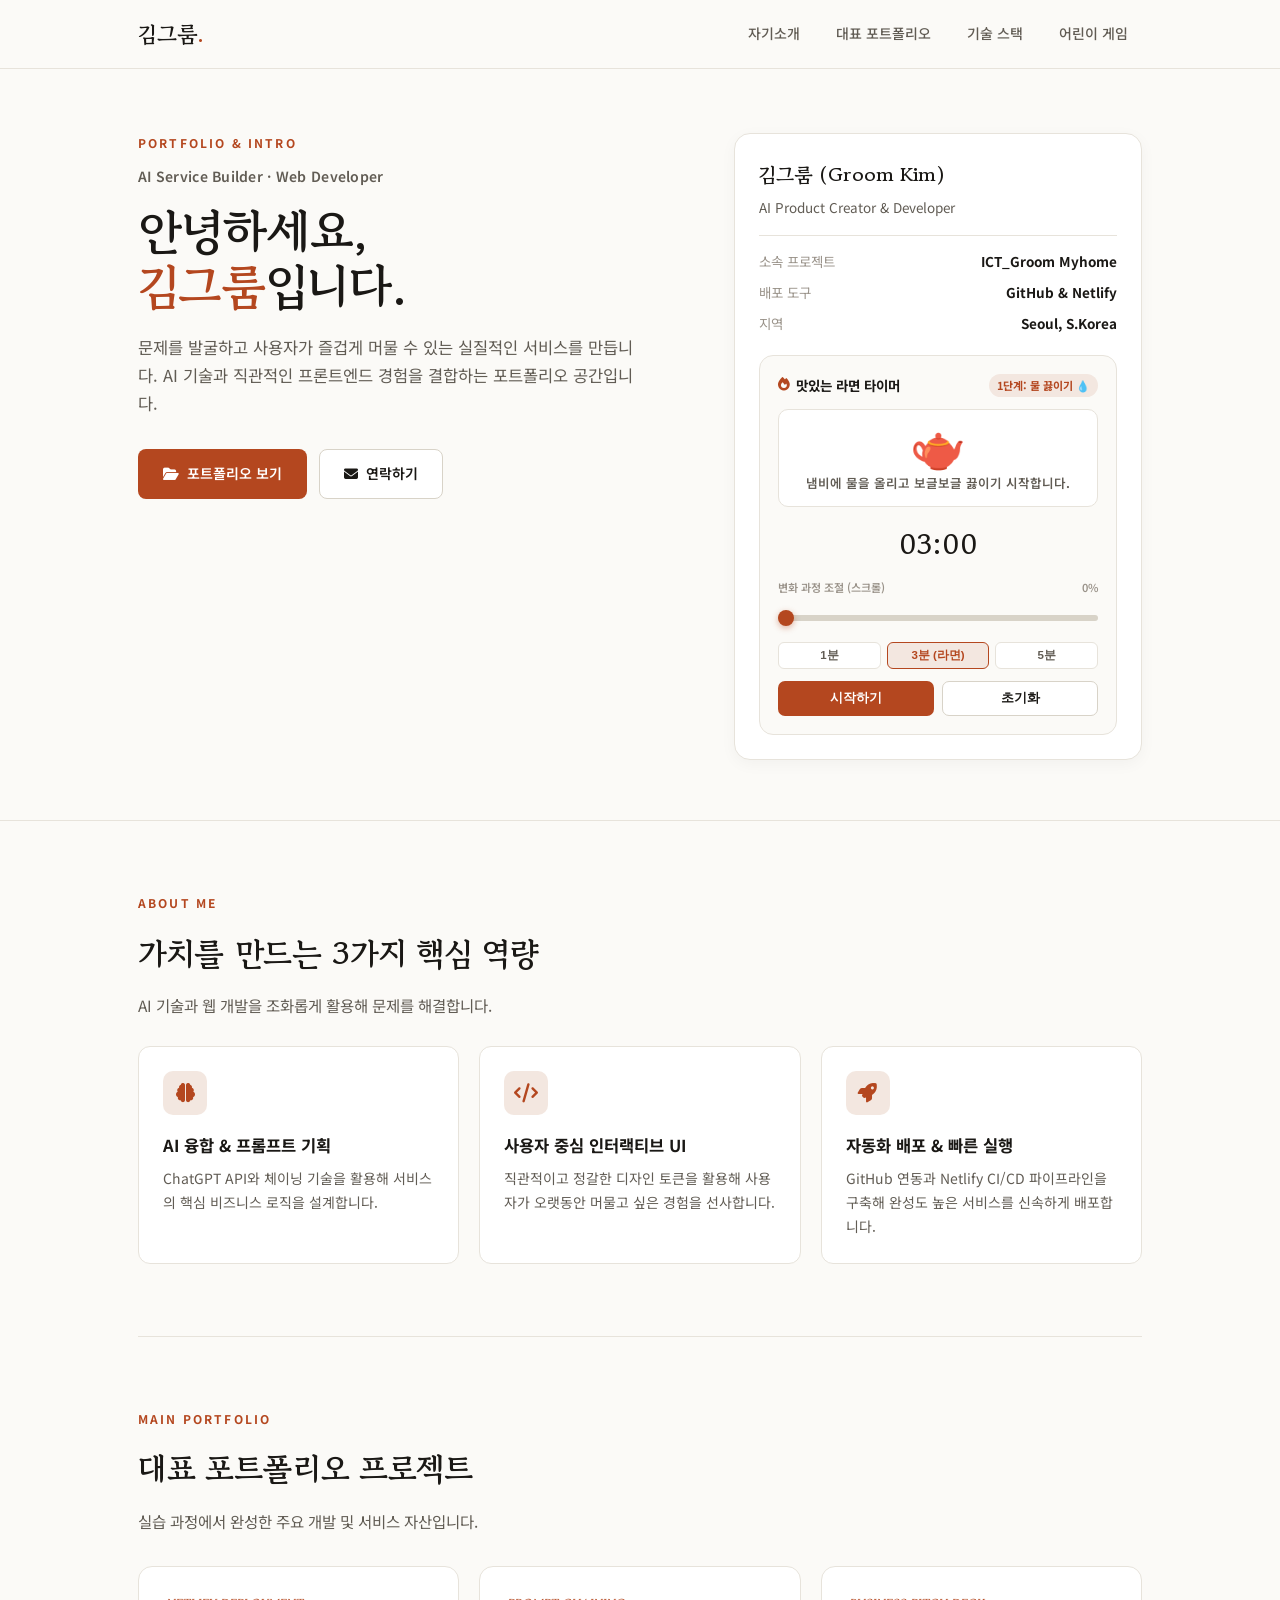
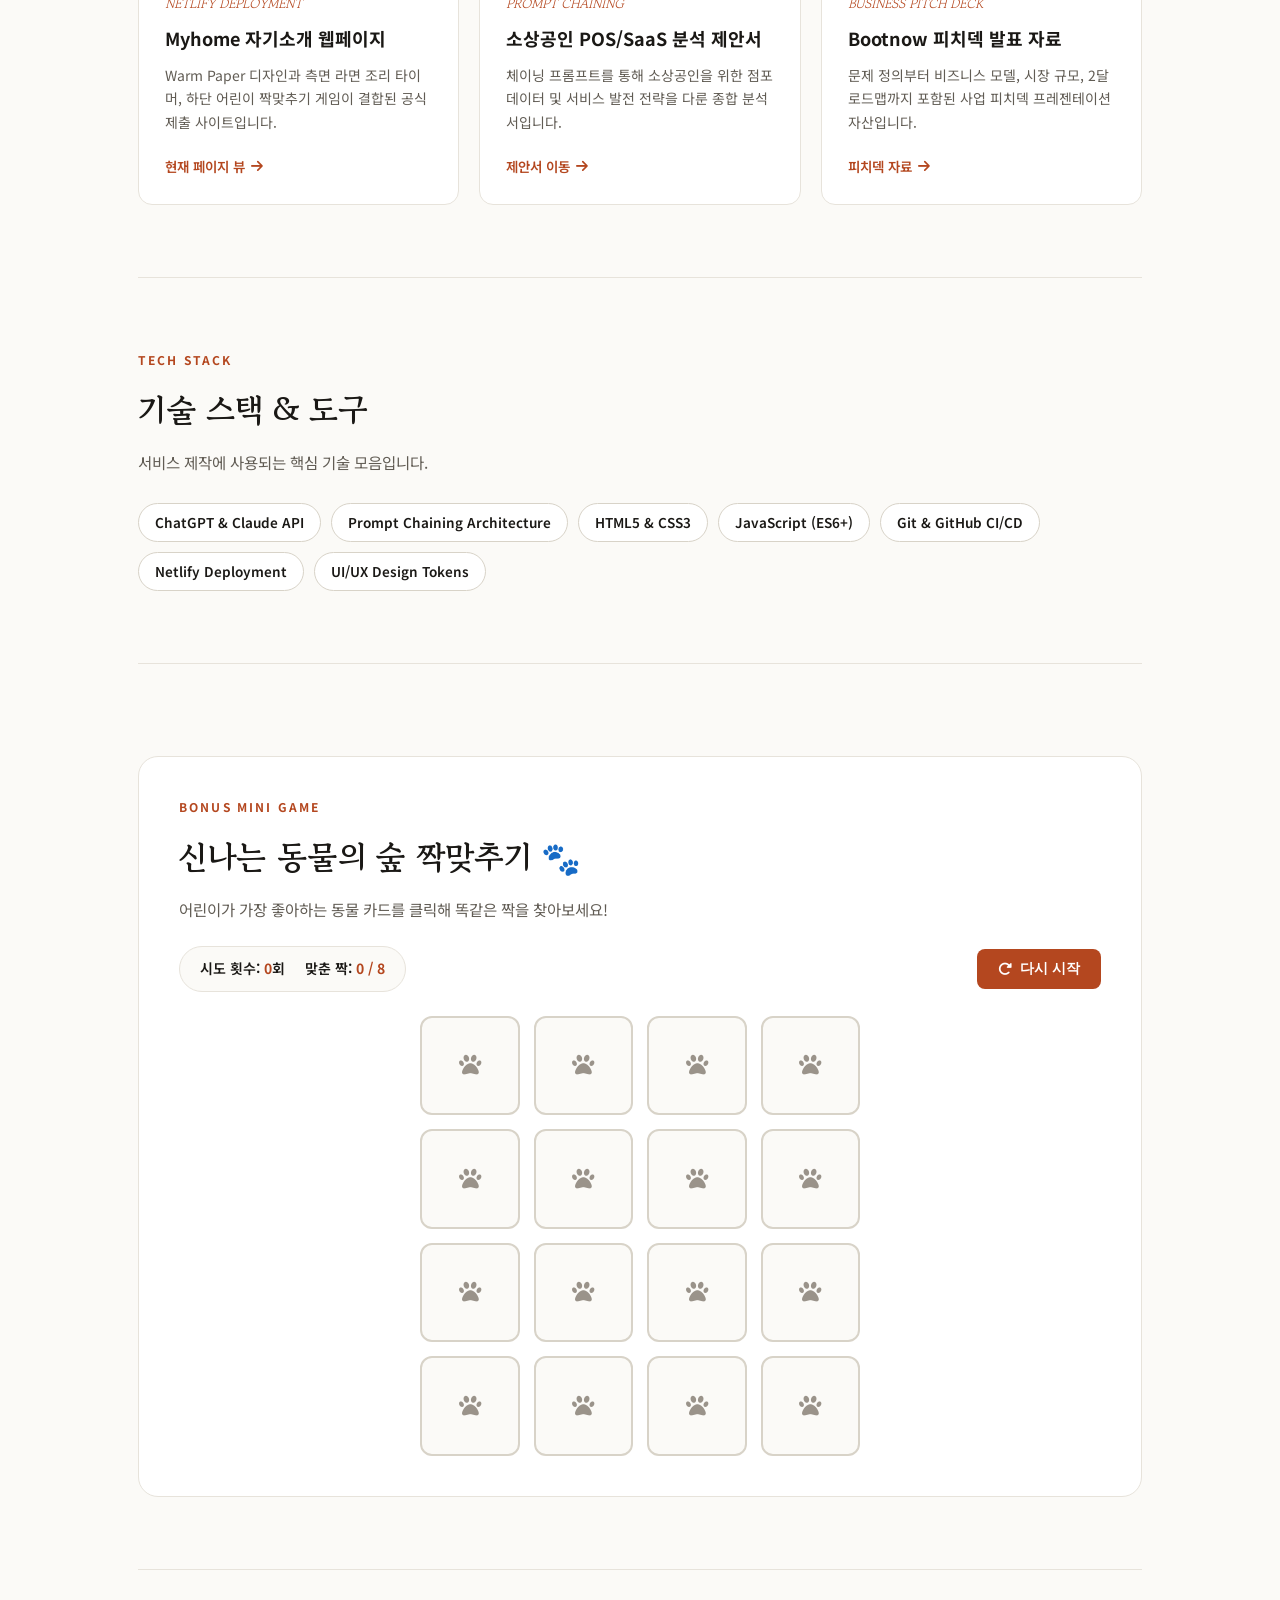
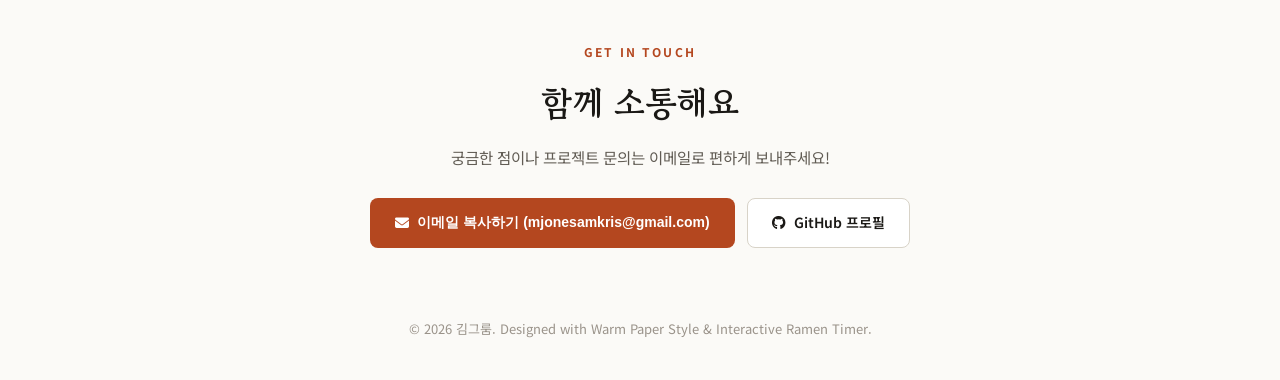
==== Myhome/index.html @ 100c7c8e "Reorganize layout: Intro & Portfolio front and center, Ramen timer with slider in profile sidebar, g" ====
<!DOCTYPE html>
<html lang="ko">
<head>
  <meta charset="UTF-8" />
  <meta name="viewport" content="width=device-width, initial-scale=1.0" />
  <meta name="description" content="김그룸의 자기소개, 대표 포트폴리오, 라면 끓이기 타이머, 어린이 짝맞추기 게임" />
  <title>김그룸 — 프로필 & 포트폴리오</title>

  <!-- Google Fonts: Georgia/Serif vibe & Noto Sans KR -->
  <link rel="preconnect" href="https://fonts.googleapis.com">
  <link rel="preconnect" href="https://fonts.gstatic.com" crossorigin>
  <link href="https://fonts.googleapis.com/css2?family=Gowun+Batang:wght@400;700&family=Noto+Sans+KR:wght@400;500;600;700&family=Pretendard:wght@400;500;600;700&display=swap" rel="stylesheet">
  <link rel="stylesheet" href="https://cdnjs.cloudflare.com/ajax/libs/font-awesome/6.5.1/css/all.min.css">

  <style>
    * {
      margin: 0;
      padding: 0;
      box-sizing: border-box;
    }

    :root {
      --paper: #fbfaf7;
      --panel: #ffffff;
      --ink: #1a1815;
      --sub: #615c54;
      --soft: #9a938a;
      --line: #e7e3db;
      --line2: #d8d3c8;
      --accent: #b4471f; /* Warm Terracotta Accent */
      --accent-soft: #f3e7e0;
      --accent-green: #2e7d32;
      --accent-amber: #d97706;
      --serif: 'Georgia', 'Gowun Batang', serif;
      --sans: 'Pretendard', 'Noto Sans KR', sans-serif;
    }

    html {
      scroll-behavior: smooth;
    }

    body {
      font-family: var(--sans);
      background: var(--paper);
      color: var(--ink);
      -webkit-font-smoothing: antialiased;
      line-height: 1.7;
    }

    a {
      color: inherit;
      text-decoration: none;
    }

    .wrap {
      max-width: 1060px;
      margin: 0 auto;
      padding: 0 28px;
    }

    /* Navigation */
    nav {
      position: sticky;
      top: 0;
      z-index: 50;
      background: rgba(251, 250, 247, 0.92);
      backdrop-filter: blur(10px);
      border-bottom: 1px solid var(--line);
    }

    nav .wrap {
      display: flex;
      align-items: center;
      height: 68px;
    }

    .brand {
      font-family: var(--serif);
      font-size: 22px;
      font-weight: 700;
      letter-spacing: -0.01em;
    }

    .brand .dot {
      color: var(--accent);
    }

    .nlinks {
      margin-left: auto;
      display: flex;
      gap: 8px;
    }

    .nlinks a {
      font-size: 14px;
      font-weight: 500;
      color: var(--sub);
      padding: 8px 14px;
      border-radius: 8px;
      transition: all 0.2s;
    }

    .nlinks a:hover {
      color: var(--ink);
      background: rgba(0,0,0,0.03);
    }

    /* Sections */
    section {
      padding: 72px 0;
      border-bottom: 1px solid var(--line);
    }

    .overline {
      font-size: 12px;
      font-weight: 700;
      letter-spacing: 0.18em;
      color: var(--accent);
      text-transform: uppercase;
      margin-bottom: 12px;
    }

    h2.title {
      font-family: var(--serif);
      font-size: 32px;
      font-weight: 700;
      letter-spacing: -0.01em;
      margin-bottom: 12px;
    }

    .lead {
      color: var(--sub);
      font-size: 15.5px;
      max-width: 640px;
    }

    /* Hero Section with Sidebar */
    .hero {
      padding: 64px 0 60px;
      border-bottom: 1px solid var(--line);
    }

    .hero-grid {
      display: grid;
      grid-template-columns: 1.15fr 0.85fr;
      gap: 44px;
      align-items: start;
    }

    .who {
      font-size: 14px;
      font-weight: 600;
      color: var(--sub);
      margin-bottom: 14px;
      letter-spacing: 0.02em;
    }

    h1 {
      font-family: var(--serif);
      font-size: 48px;
      line-height: 1.14;
      font-weight: 700;
      letter-spacing: -0.02em;
      margin-bottom: 20px;
    }

    h1 em {
      font-style: normal;
      color: var(--accent);
    }

    .tagline {
      font-size: 16.5px;
      color: var(--sub);
      max-width: 500px;
      margin-bottom: 32px;
    }

    .cta {
      display: flex;
      gap: 12px;
      flex-wrap: wrap;
    }

    .btn {
      font-size: 14px;
      font-weight: 600;
      padding: 12px 24px;
      border-radius: 8px;
      transition: all 0.2s;
      border: 1px solid transparent;
      cursor: pointer;
      display: inline-flex;
      align-items: center;
      gap: 8px;
    }

    .btn.p {
      background: var(--accent);
      color: #fff;
    }

    .btn.p:hover {
      background: #9c3d1a;
      box-shadow: 0 4px 12px rgba(180, 71, 31, 0.25);
    }

    .btn.s {
      border-color: var(--line2);
      color: var(--ink);
      background: var(--panel);
    }

    .btn.s:hover {
      background: #fff;
      border-color: var(--ink);
    }

    /* Side Profile Card + Compact Timer */
    .profile-card {
      background: var(--panel);
      border: 1px solid var(--line);
      border-radius: 16px;
      padding: 24px;
      box-shadow: 0 4px 16px rgba(26, 24, 21, 0.04);
    }

    .profile-title {
      font-family: var(--serif);
      font-size: 20px;
      font-weight: 700;
      margin-bottom: 4px;
    }

    .profile-sub {
      color: var(--sub);
      font-size: 13.5px;
      margin-bottom: 16px;
    }

    .info-list {
      list-style: none;
      display: flex;
      flex-direction: column;
      gap: 8px;
      font-size: 13.5px;
      border-top: 1px solid var(--line);
      padding-top: 14px;
      margin-bottom: 20px;
    }

    .info-list li {
      display: flex;
      justify-content: space-between;
    }

    .info-list span {
      color: var(--soft);
    }

    /* COMPACT CREATIVE TIMER (Inside Profile Sidebar) */
    .compact-timer {
      background: var(--paper);
      border: 1px solid var(--line);
      border-radius: 14px;
      padding: 18px;
    }

    .ct-head {
      display: flex;
      justify-content: space-between;
      align-items: center;
      margin-bottom: 12px;
    }

    .ct-title {
      font-size: 13.5px;
      font-weight: 700;
      color: var(--ink);
      display: flex;
      align-items: center;
      gap: 6px;
    }

    .ct-stage-badge {
      font-size: 11px;
      font-weight: 700;
      color: var(--accent);
      background: var(--accent-soft);
      padding: 2px 8px;
      border-radius: 999px;
    }

    .cooking-visual-box {
      text-align: center;
      padding: 12px 8px;
      background: var(--panel);
      border: 1px solid var(--line);
      border-radius: 10px;
      margin-bottom: 14px;
    }

    .cooking-emoji {
      font-size: 2.8rem;
      line-height: 1;
      margin-bottom: 6px;
      transition: transform 0.3s ease;
    }

    .cooking-desc {
      font-size: 12.5px;
      font-weight: 600;
      color: var(--sub);
    }

    .ct-time-display {
      font-family: var(--serif);
      font-size: 28px;
      font-weight: 700;
      color: var(--ink);
      margin-bottom: 10px;
    }

    /* Range Slider for time scrubbing */
    .scrubber-wrap {
      margin-bottom: 14px;
    }

    .scrubber-wrap label {
      display: flex;
      justify-content: space-between;
      font-size: 11px;
      font-weight: 600;
      color: var(--soft);
      margin-bottom: 4px;
    }

    .time-slider {
      width: 100%;
      height: 6px;
      -webkit-appearance: none;
      background: var(--line2);
      border-radius: 99px;
      outline: none;
      cursor: pointer;
    }

    .time-slider::-webkit-slider-thumb {
      -webkit-appearance: none;
      width: 16px;
      height: 16px;
      border-radius: 50%;
      background: var(--accent);
      cursor: pointer;
      box-shadow: 0 2px 6px rgba(180,71,31,0.4);
    }

    .ct-presets {
      display: flex;
      gap: 6px;
      margin-bottom: 12px;
    }

    .ct-presets button {
      flex: 1;
      font-size: 11.5px;
      font-weight: 600;
      color: var(--sub);
      background: var(--panel);
      border: 1px solid var(--line);
      border-radius: 6px;
      padding: 5px 0;
      cursor: pointer;
    }

    .ct-presets button:hover, .ct-presets button.on {
      border-color: var(--accent);
      color: var(--accent);
      background: var(--accent-soft);
    }

    .ct-controls {
      display: flex;
      gap: 8px;
    }

    .ct-controls button {
      flex: 1;
      font-size: 12.5px;
      font-weight: 700;
      padding: 8px 0;
      border-radius: 7px;
      cursor: pointer;
      border: 1px solid transparent;
    }

    #ctStart { background: var(--accent); color: #fff; }
    #ctStart:hover { background: #9c3d1a; }
    #ctReset { background: var(--panel); color: var(--ink); border-color: var(--line2); }

    /* About Section Cards */
    .about-grid {
      display: grid;
      grid-template-columns: repeat(3, 1fr);
      gap: 20px;
      margin-top: 28px;
    }

    .about-card {
      background: var(--panel);
      border: 1px solid var(--line);
      border-radius: 12px;
      padding: 24px;
    }

    .about-card-icon {
      width: 44px;
      height: 44px;
      border-radius: 10px;
      background: var(--accent-soft);
      color: var(--accent);
      display: flex;
      align-items: center;
      justify-content: center;
      font-size: 1.2rem;
      margin-bottom: 16px;
    }

    .about-card h3 {
      font-size: 16.5px;
      font-weight: 700;
      margin-bottom: 8px;
    }

    .about-card p {
      font-size: 14px;
      color: var(--sub);
    }

    /* Projects Grid (MAIN FOCUS) */
    .projects-grid {
      display: grid;
      grid-template-columns: repeat(3, 1fr);
      gap: 20px;
      margin-top: 32px;
    }

    .proj-card {
      background: var(--panel);
      border: 1px solid var(--line);
      border-radius: 14px;
      padding: 26px;
      transition: all 0.2s;
      display: flex;
      flex-direction: column;
    }

    .proj-card:hover {
      border-color: var(--line2);
      transform: translateY(-3px);
      box-shadow: 0 8px 24px rgba(26,24,21,0.06);
    }

    .proj-tag {
      font-family: var(--serif);
      font-size: 13px;
      font-style: italic;
      color: var(--accent);
      margin-bottom: 8px;
    }

    .proj-card h3 {
      font-size: 18px;
      font-weight: 700;
      margin-bottom: 10px;
    }

    .proj-card p {
      font-size: 14px;
      color: var(--sub);
      margin-bottom: 20px;
      flex-grow: 1;
    }

    .proj-link {
      font-size: 13.5px;
      font-weight: 600;
      color: var(--accent);
      display: inline-flex;
      align-items: center;
      gap: 6px;
    }

    .proj-link:hover {
      text-decoration: underline;
    }

    /* Skills List */
    .skills-box {
      margin-top: 28px;
      display: flex;
      flex-wrap: wrap;
      gap: 10px;
    }

    .skill-tag {
      font-size: 13.5px;
      font-weight: 600;
      color: var(--ink);
      background: var(--panel);
      border: 1px solid var(--line2);
      padding: 7px 16px;
      border-radius: 999px;
      transition: all 0.15s;
    }

    .skill-tag:hover {
      border-color: var(--accent);
      color: var(--accent);
      background: var(--accent-soft);
    }

    /* KID-FRIENDLY GAME AT THE BOTTOM */
    .game-section {
      background: var(--panel);
      border: 1px solid var(--line);
      border-radius: 20px;
      padding: 40px;
      margin-top: 20px;
    }

    .game-meta {
      display: flex;
      justify-content: space-between;
      align-items: center;
      margin-bottom: 24px;
      flex-wrap: wrap;
      gap: 16px;
    }

    .game-score-box {
      display: flex;
      gap: 20px;
      background: var(--paper);
      padding: 10px 20px;
      border-radius: 999px;
      border: 1px solid var(--line);
      font-size: 14px;
      font-weight: 600;
    }

    .game-score-box b {
      color: var(--accent);
    }

    .cards-grid {
      display: grid;
      grid-template-columns: repeat(4, 1fr);
      gap: 14px;
      max-width: 440px;
      margin: 0 auto;
    }

    .card-item {
      aspect-ratio: 1;
      perspective: 1000px;
      cursor: pointer;
    }

    .card-inner {
      width: 100%;
      height: 100%;
      position: relative;
      transform-style: preserve-3d;
      transition: transform 0.35s ease;
      border-radius: 12px;
    }

    .card-item.flipped .card-inner {
      transform: rotateY(180deg);
    }

    .card-front, .card-back {
      position: absolute;
      width: 100%;
      height: 100%;
      backface-visibility: hidden;
      border-radius: 12px;
      display: flex;
      align-items: center;
      justify-content: center;
      user-select: none;
    }

    .card-front {
      background: var(--paper);
      border: 2px solid var(--line2);
      color: var(--soft);
      font-size: 1.4rem;
    }

    .card-front:hover {
      border-color: var(--accent);
      color: var(--accent);
    }

    .card-back {
      background: var(--accent-soft);
      border: 2px solid var(--accent);
      font-size: 2.2rem;
      transform: rotateY(180deg);
    }

    .card-item.matched .card-back {
      background: #e8f5e9;
      border-color: var(--accent-green);
    }

    /* Win Modal for Game */
    .win-modal {
      position: fixed;
      inset: 0;
      background: rgba(26, 24, 21, 0.6);
      backdrop-filter: blur(6px);
      display: flex;
      align-items: center;
      justify-content: center;
      z-index: 100;
      opacity: 0;
      pointer-events: none;
      transition: opacity 0.3s ease;
    }

    .win-modal.show {
      opacity: 1;
      pointer-events: auto;
    }

    .win-box {
      background: var(--panel);
      border: 2px solid var(--accent);
      padding: 36px;
      border-radius: 20px;
      text-align: center;
      max-width: 380px;
    }

    .win-box h3 {
      font-family: var(--serif);
      font-size: 26px;
      color: var(--accent);
      margin-bottom: 12px;
    }

    /* Footer */
    footer {
      padding: 40px 0;
      text-align: center;
      color: var(--soft);
      font-size: 13px;
    }

    @media (max-width: 840px) {
      .hero-grid { grid-template-columns: 1fr; }
      .about-grid, .projects-grid { grid-template-columns: 1fr; }
      h1 { font-size: 38px; }
      .nlinks { display: none; }
    }
  </style>
</head>
<body>

  <!-- Navigation -->
  <nav>
    <div class="wrap">
      <div class="brand">김그룸<span class="dot">.</span></div>
      <div class="nlinks">
        <a href="#about">자기소개</a>
        <a href="#projects">대표 포트폴리오</a>
        <a href="#skills">기술 스택</a>
        <a href="#game-section">어린이 게임</a>
      </div>
    </div>
  </nav>

  <!-- HERO SECTION WITH SIDEBAR PROFILE & TIMER -->
  <header class="hero">
    <div class="wrap">
      <div class="hero-grid">

        <!-- LEFT: MAIN HERO INTRO (자기소개 중심) -->
        <div class="hero-left">
          <div class="overline">PORTFOLIO & INTRO</div>
          <p class="who">AI Service Builder · Web Developer</p>
          <h1>안녕하세요,<br><em>김그룸</em>입니다.</h1>
          <p class="tagline">
            문제를 발굴하고 사용자가 즐겁게 머물 수 있는 실질적인 서비스를 만듭니다. 
            AI 기술과 직관적인 프론트엔드 경험을 결합하는 포트폴리오 공간입니다.
          </p>
          <div class="cta">
            <a class="btn p" href="#projects"><i class="fa-solid fa-folder-open"></i> 포트폴리오 보기</a>
            <a class="btn s" href="#contact"><i class="fa-solid fa-envelope"></i> 연락하기</a>
          </div>
        </div>

        <!-- RIGHT: SIDEBAR PROFILE CARD + CREATIVE TIMER -->
        <div class="hero-right">
          <div class="profile-card">
            <div class="profile-title">김그룸 (Groom Kim)</div>
            <div class="profile-sub">AI Product Creator & Developer</div>

            <ul class="info-list">
              <li><span>소속 프로젝트</span> <b>ICT_Groom Myhome</b></li>
              <li><span>배포 도구</span> <b>GitHub & Netlify</b></li>
              <li><span>지역</span> <b>Seoul, S.Korea</b></li>
            </ul>

            <!-- COMPACT CREATIVE TIMER: RAMEN COOKING MASTER 🍜 -->
            <div class="compact-timer">
              <div class="ct-head">
                <div class="ct-title">
                  <i class="fa-solid fa-fire" style="color: var(--accent);"></i> 맛있는 라면 타이머
                </div>
                <span class="ct-stage-badge" id="ramen-stage-name">1단계: 물 끓이기 💧</span>
              </div>

              <!-- Visual Stage Box -->
              <div class="cooking-visual-box">
                <div class="cooking-emoji" id="ramen-emoji">🫖</div>
                <div class="cooking-desc" id="ramen-desc">냄비에 물을 올리고 끓이기 시작합니다!</div>
              </div>

              <!-- Digital Countdown Display -->
              <div class="ct-time-display" id="ctDisplay" style="text-align: center;">03:00</div>

              <!-- Range Slider Scrubber (스크롤로 변화 미리보기) -->
              <div class="scrubber-wrap">
                <label>
                  <span>변화 과정 조절 (스크롤)</span>
                  <span id="slider-pct">0%</span>
                </label>
                <input type="range" class="time-slider" id="timeScrubber" min="0" max="100" value="0" oninput="onScrubberChange(this.value)">
              </div>

              <!-- Presets -->
              <div class="ct-presets">
                <button data-sec="60" onclick="setTimerSec(60, this)">1분</button>
                <button data-sec="180" class="on" onclick="setTimerSec(180, this)">3분 (라면)</button>
                <button data-sec="300" onclick="setTimerSec(300, this)">5분</button>
              </div>

              <!-- Controls -->
              <div class="ct-controls">
                <button id="ctStart" onclick="toggleTimer()">시작하기</button>
                <button id="ctReset" onclick="resetTimer()">초기화</button>
              </div>
            </div>
          </div>
        </div>

      </div>
    </div>
  </header>

  <!-- MAIN CONTENT AREA -->
  <main class="wrap">

    <!-- SECTION 1: ABOUT ME (자기소개 메인) -->
    <section id="about">
      <div class="overline">ABOUT ME</div>
      <h2 class="title">가치를 만드는 3가지 핵심 역량</h2>
      <p class="lead">AI 기술과 웹 개발을 조화롭게 활용해 문제를 해결합니다.</p>

      <div class="about-grid">
        <div class="about-card">
          <div class="about-card-icon"><i class="fa-solid fa-brain"></i></div>
          <h3>AI 융합 & 프롬프트 기획</h3>
          <p>ChatGPT API와 체이닝 기술을 활용해 서비스의 핵심 비즈니스 로직을 설계합니다.</p>
        </div>

        <div class="about-card">
          <div class="about-card-icon"><i class="fa-solid fa-code"></i></div>
          <h3>사용자 중심 인터랙티브 UI</h3>
          <p>직관적이고 정갈한 디자인 토큰을 활용해 사용자가 오랫동안 머물고 싶은 경험을 선사합니다.</p>
        </div>

        <div class="about-card">
          <div class="about-card-icon"><i class="fa-solid fa-rocket"></i></div>
          <h3>자동화 배포 & 빠른 실행</h3>
          <p>GitHub 연동과 Netlify CI/CD 파이프라인을 구축해 완성도 높은 서비스를 신속하게 배포합니다.</p>
        </div>
      </div>
    </section>

    <!-- SECTION 2: PORTFOLIO (메인 포커스 영역) -->
    <section id="projects">
      <div class="overline">MAIN PORTFOLIO</div>
      <h2 class="title">대표 포트폴리오 프로젝트</h2>
      <p class="lead">실습 과정에서 완성한 주요 개발 및 서비스 자산입니다.</p>

      <div class="projects-grid">
        <div class="proj-card">
          <div class="proj-tag">NETLIFY DEPLOYMENT</div>
          <h3>Myhome 자기소개 웹페이지</h3>
          <p>
            Warm Paper 디자인과 측면 라면 조리 타이머, 하단 어린이 짝맞추기 게임이 결합된 공식 제출 사이트입니다.
          </p>
          <a href="#" class="proj-link">현재 페이지 뷰 <i class="fa-solid fa-arrow-right"></i></a>
        </div>

        <div class="proj-card">
          <div class="proj-tag">PROMPT CHAINING</div>
          <h3>소상공인 POS/SaaS 분석 제안서</h3>
          <p>
            체이닝 프롬프트를 통해 소상공인을 위한 점포 데이터 및 서비스 발전 전략을 다룬 종합 분석서입니다.
          </p>
          <a href="../07-28/index.html" class="proj-link">제안서 이동 <i class="fa-solid fa-arrow-right"></i></a>
        </div>

        <div class="proj-card">
          <div class="proj-tag">BUSINESS PITCH DECK</div>
          <h3>Bootnow 피치덱 발표 자료</h3>
          <p>
            문제 정의부터 비즈니스 모델, 시장 규모, 2달 로드맵까지 포함된 사업 피치덱 프레젠테이션 자산입니다.
          </p>
          <a href="../pitch_deck/" class="proj-link">피치덱 자료 <i class="fa-solid fa-arrow-right"></i></a>
        </div>
      </div>
    </section>

    <!-- SECTION 3: SKILLS & TOOLS -->
    <section id="skills">
      <div class="overline">TECH STACK</div>
      <h2 class="title">기술 스택 & 도구</h2>
      <p class="lead">서비스 제작에 사용되는 핵심 기술 모음입니다.</p>

      <div class="skills-box">
        <span class="skill-tag">ChatGPT & Claude API</span>
        <span class="skill-tag">Prompt Chaining Architecture</span>
        <span class="skill-tag">HTML5 & CSS3</span>
        <span class="skill-tag">JavaScript (ES6+)</span>
        <span class="skill-tag">Git & GitHub CI/CD</span>
        <span class="skill-tag">Netlify Deployment</span>
        <span class="skill-tag">UI/UX Design Tokens</span>
      </div>
    </section>

    <!-- SECTION 4: KID-FRIENDLY MINI GAME (하단 보너스 영역) -->
    <section id="game-section">
      <div class="game-section">
        <div class="overline">BONUS MINI GAME</div>
        <h2 class="title">신나는 동물의 숲 짝맞추기 🐾</h2>
        <p class="lead" style="margin-bottom: 24px;">
          어린이가 가장 좋아하는 동물 카드를 클릭해 똑같은 짝을 찾아보세요!
        </p>

        <div class="game-meta">
          <div class="game-score-box">
            <div>시도 횟수: <b id="game-moves">0</b>회</div>
            <div>맞춘 짝: <b id="game-pairs">0 / 8</b></div>
          </div>
          <button class="btn p" style="padding: 10px 20px;" onclick="initGame()">
            <i class="fa-solid fa-rotate-right"></i> 다시 시작
          </button>
        </div>

        <!-- 4x4 Grid -->
        <div class="cards-grid" id="cards-grid">
          <!-- Dynamically generated via JS -->
        </div>
      </div>
    </section>

    <!-- SECTION 5: CONTACT -->
    <section id="contact" style="text-align: center; border-bottom: none; padding-bottom: 30px;">
      <div class="overline">GET IN TOUCH</div>
      <h2 class="title" style="font-size: 34px;">함께 소통해요</h2>
      <p class="lead" style="margin: 0 auto 28px;">궁금한 점이나 프로젝트 문의는 이메일로 편하게 보내주세요!</p>

      <div class="cta" style="justify-content: center;">
        <button class="btn p" onclick="copyEmail()">
          <i class="fa-solid fa-envelope"></i> 이메일 복사하기 (mjonesamkris@gmail.com)
        </button>
        <a class="btn s" href="https://github.com/mjone2025" target="_blank">
          <i class="fa-brands fa-github"></i> GitHub 프로필
        </a>
      </div>
    </section>
  </main>

  <!-- Win Modal for Game -->
  <div class="win-modal" id="win-modal">
    <div class="win-box">
      <h3>🎉 축하합니다!</h3>
      <p style="color: var(--sub); margin-bottom: 20px; font-size: 15px;">
        <strong id="final-moves" style="color: var(--accent);">0</strong>번 만에 동물 짝을 모두 찾았습니다!
      </p>
      <button class="btn p" style="width: 100%; justify-content: center;" onclick="initGame()">
        한 번 더 하기 🎮
      </button>
    </div>
  </div>

  <!-- Footer -->
  <footer>
    <div class="wrap">
      © 2026 김그룸. Designed with Warm Paper Style & Interactive Ramen Timer.
    </div>
  </footer>

  <!-- JavaScript -->
  <script>
    /* =======================================
       1. CREATIVE RAMEN COOKING TIMER & SCRUBBER
       ======================================= */
    let timerTotalSec = 180; // Default 3 mins (Ramen)
    let timerRemainingSec = 180;
    let timerInterval = null;
    let isRunning = false;

    const ctDisplay = document.getElementById('ctDisplay');
    const ctStartBtn = document.getElementById('ctStart');
    const ramenEmoji = document.getElementById('ramen-emoji');
    const ramenDesc = document.getElementById('ramen-desc');
    const stageName = document.getElementById('ramen-stage-name');
    const scrubber = document.getElementById('timeScrubber');
    const sliderPct = document.getElementById('slider-pct');

    // 4 Creative Stages for Cooking Ramen 🍜
    const ramenStages = [
      { maxPct: 25, emoji: '🫖', name: '1단계: 물 끓이기 💧', desc: '냄비에 물을 올리고 보글보글 끓이기 시작합니다.' },
      { maxPct: 60, emoji: '🍜', name: '2단계: 면 & 스프 투입 ♨️', desc: '물이 끓으면 면과 스프를 퐁당 넣고 끓입니다!' },
      { maxPct: 90, emoji: '🥚', name: '3단계: 계란 & 대파 토핑 🧅', desc: '고소한 계란과 대파를 올려 보글보글 깊은 맛을 냅니다!' },
      { maxPct: 100, emoji: '🍲', name: '4단계: 맛있는 라면 완성! 😋', desc: '완벽하게 조리된 얼큰한 라면이 준비되었습니다!' }
    ];

    function applyStageByProgress(pct) {
      pct = Math.min(Math.max(pct, 0), 100);
      sliderPct.textContent = `${Math.round(pct)}%`;
      scrubber.value = Math.round(pct);

      let stage = ramenStages[ramenStages.length - 1];
      for (let s of ramenStages) {
        if (pct <= s.maxPct) {
          stage = s;
          break;
        }
      }

      ramenEmoji.textContent = stage.emoji;
      ramenDesc.textContent = stage.desc;
      stageName.textContent = stage.name;

      // Subtle scale pulse on emoji change
      ramenEmoji.style.transform = 'scale(1.15)';
      setTimeout(() => { ramenEmoji.style.transform = 'scale(1)'; }, 250);
    }

    function updateTimerUI() {
      const mins = Math.floor(timerRemainingSec / 60);
      const secs = timerRemainingSec % 60;
      ctDisplay.textContent = `${String(mins).padStart(2, '0')}:${String(secs).padStart(2, '0')}`;

      // Progress percentage (0% to 100%)
      const progressPct = ((timerTotalSec - timerRemainingSec) / timerTotalSec) * 100;
      applyStageByProgress(progressPct);
    }

    // Called when dragging range slider (Manual Scrubber)
    function onScrubberChange(val) {
      if (isRunning) pauseTimer();
      const pct = parseFloat(val);
      timerRemainingSec = Math.round(timerTotalSec * (1 - (pct / 100)));
      
      const mins = Math.floor(timerRemainingSec / 60);
      const secs = timerRemainingSec % 60;
      ctDisplay.textContent = `${String(mins).padStart(2, '0')}:${String(secs).padStart(2, '0')}`;
      applyStageByProgress(pct);
    }

    function setTimerSec(sec, btnEl) {
      resetTimer();
      timerTotalSec = sec;
      timerRemainingSec = sec;

      document.querySelectorAll('.ct-presets button').forEach(b => b.classList.remove('on'));
      if (btnEl) btnEl.classList.add('on');

      updateTimerUI();
    }

    function toggleTimer() {
      if (isRunning) {
        pauseTimer();
      } else {
        startTimer();
      }
    }

    function startTimer() {
      if (timerRemainingSec <= 0) timerRemainingSec = timerTotalSec;
      isRunning = true;
      ctStartBtn.textContent = '일시정지';
      ctStartBtn.style.background = '#9c3d1a';

      timerInterval = setInterval(() => {
        timerRemainingSec--;
        updateTimerUI();

        if (timerRemainingSec <= 0) {
          pauseTimer();
          ramenEmoji.textContent = '🍲';
          ramenDesc.textContent = '🎉 라면이 완벽하게 다 끓여졌습니다! 맛있는 식사 되세요!';
          alert('🔔 라면이 맛있게 끓여졌습니다!');
        }
      }, 1000);
    }

    function pauseTimer() {
      isRunning = false;
      clearInterval(timerInterval);
      ctStartBtn.textContent = '시작하기';
      ctStartBtn.style.background = 'var(--accent)';
    }

    function resetTimer() {
      pauseTimer();
      timerRemainingSec = timerTotalSec;
      updateTimerUI();
    }

    /* =======================================
       2. KID-FRIENDLY MEMORY GAME LOGIC
       ======================================= */
    const animalEmojis = ['🦁', '🐶', '🐱', '🐰', '🦊', '🐼', '🐯', '🐨'];
    let cards = [];
    let flipped = [];
    let matchedCount = 0;
    let moves = 0;
    let isLock = false;

    const cardsGrid = document.getElementById('cards-grid');
    const movesEl = document.getElementById('game-moves');
    const pairsEl = document.getElementById('game-pairs');
    const winModal = document.getElementById('win-modal');
    const finalMoves = document.getElementById('final-moves');

    function initGame() {
      matchedCount = 0;
      moves = 0;
      flipped = [];
      isLock = false;
      movesEl.textContent = '0';
      pairsEl.textContent = '0 / 8';
      winModal.classList.remove('show');

      cards = [...animalEmojis, ...animalEmojis];
      cards.sort(() => Math.random() - 0.5);

      cardsGrid.innerHTML = '';
      cards.forEach((emoji) => {
        const cardItem = document.createElement('div');
        cardItem.className = 'card-item';
        cardItem.dataset.emoji = emoji;

        cardItem.innerHTML = `
          <div class="card-inner">
            <div class="card-front"><i class="fa-solid fa-paw"></i></div>
            <div class="card-back">${emoji}</div>
          </div>
        `;

        cardItem.addEventListener('click', () => onCardClick(cardItem));
        cardsGrid.appendChild(cardItem);
      });
    }

    function onCardClick(card) {
      if (isLock || card.classList.contains('flipped') || card.classList.contains('matched')) return;

      card.classList.add('flipped');
      flipped.push(card);

      if (flipped.length === 2) {
        moves++;
        movesEl.textContent = moves;
        checkMatch();
      }
    }

    function checkMatch() {
      isLock = true;
      const [c1, c2] = flipped;

      if (c1.dataset.emoji === c2.dataset.emoji) {
        c1.classList.add('matched');
        c2.classList.add('matched');
        matchedCount++;
        pairsEl.textContent = `${matchedCount} / 8`;
        flipped = [];
        isLock = false;

        if (matchedCount === 8) {
          setTimeout(() => {
            finalMoves.textContent = moves;
            winModal.classList.add('show');
          }, 400);
        }
      } else {
        setTimeout(() => {
          c1.classList.remove('flipped');
          c2.classList.remove('flipped');
          flipped = [];
          isLock = false;
        }, 800);
      }
    }

    function copyEmail() {
      navigator.clipboard.writeText("mjonesamkris@gmail.com").then(() => {
        alert("이메일 주소(mjonesamkris@gmail.com)가 복사되었습니다!");
      });
    }

    // Init Page State
    updateTimerUI();
    initGame();
  </script>
</body>
</html>
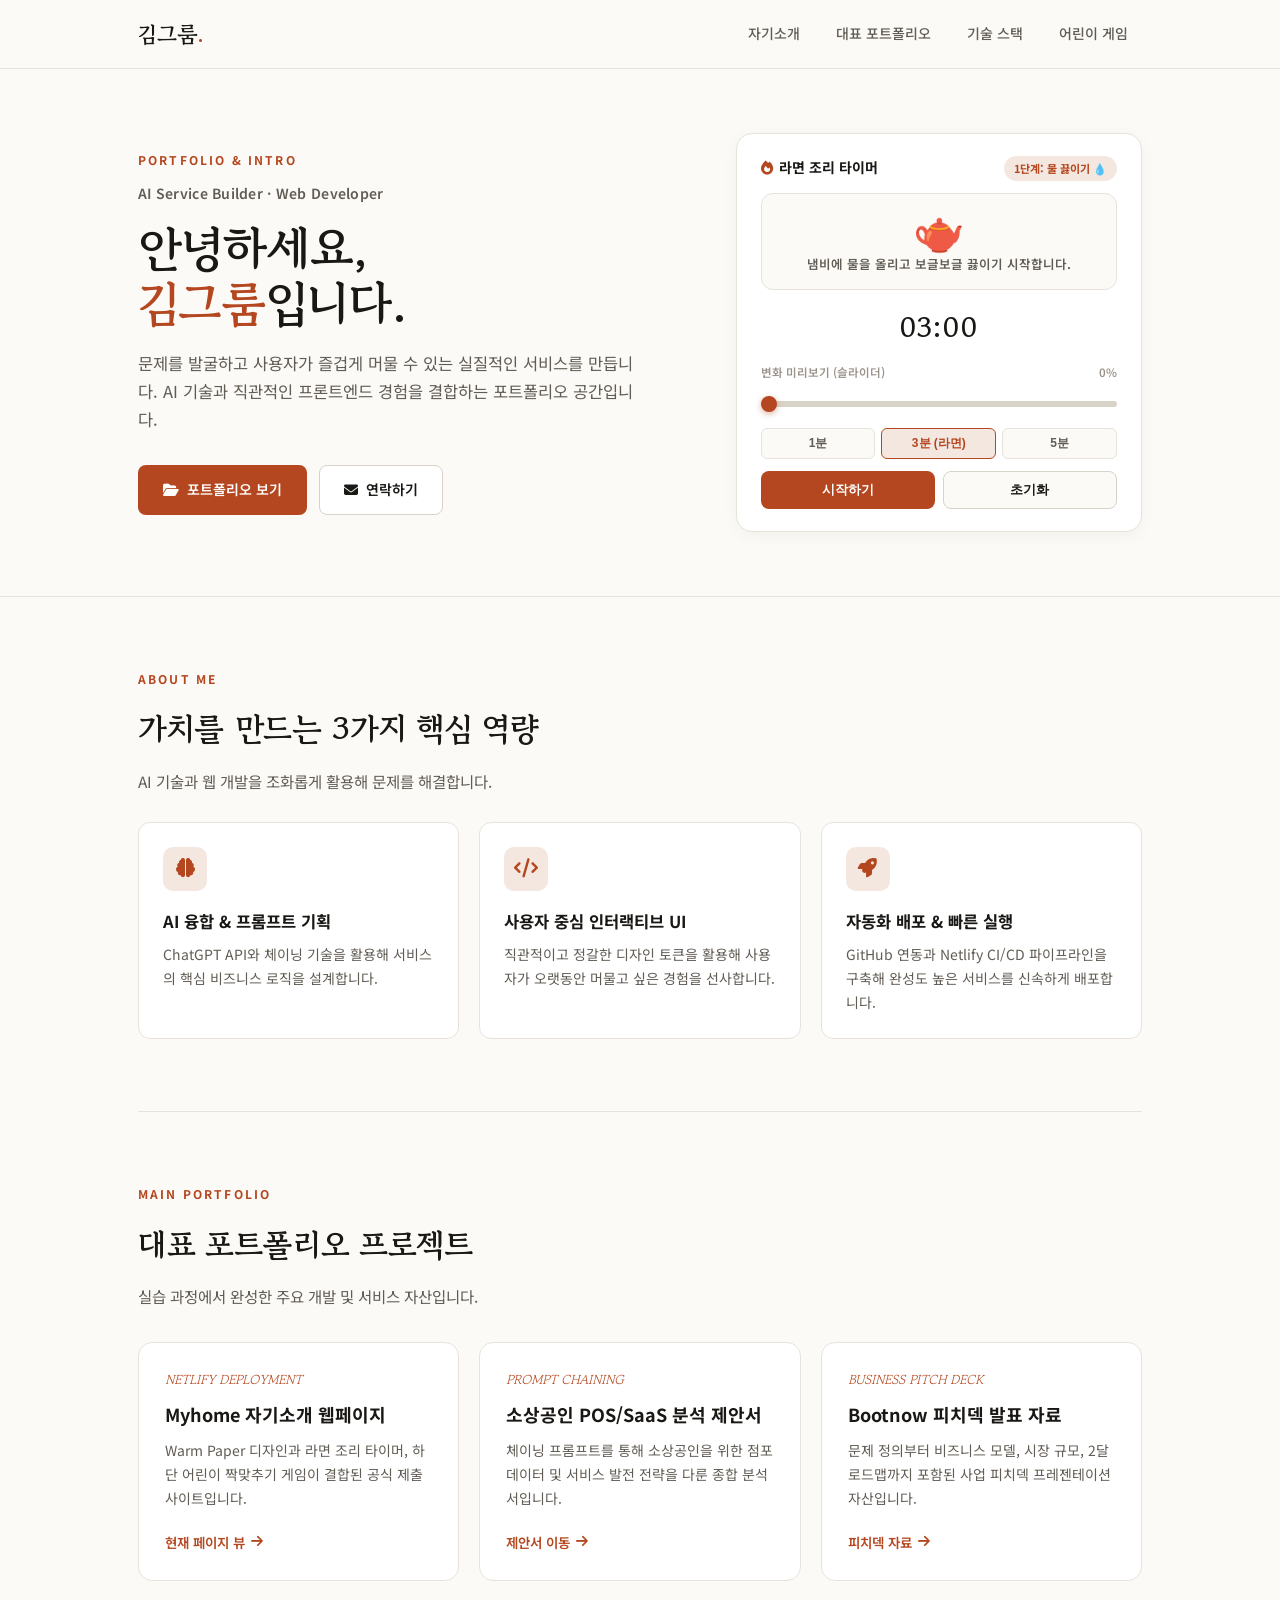
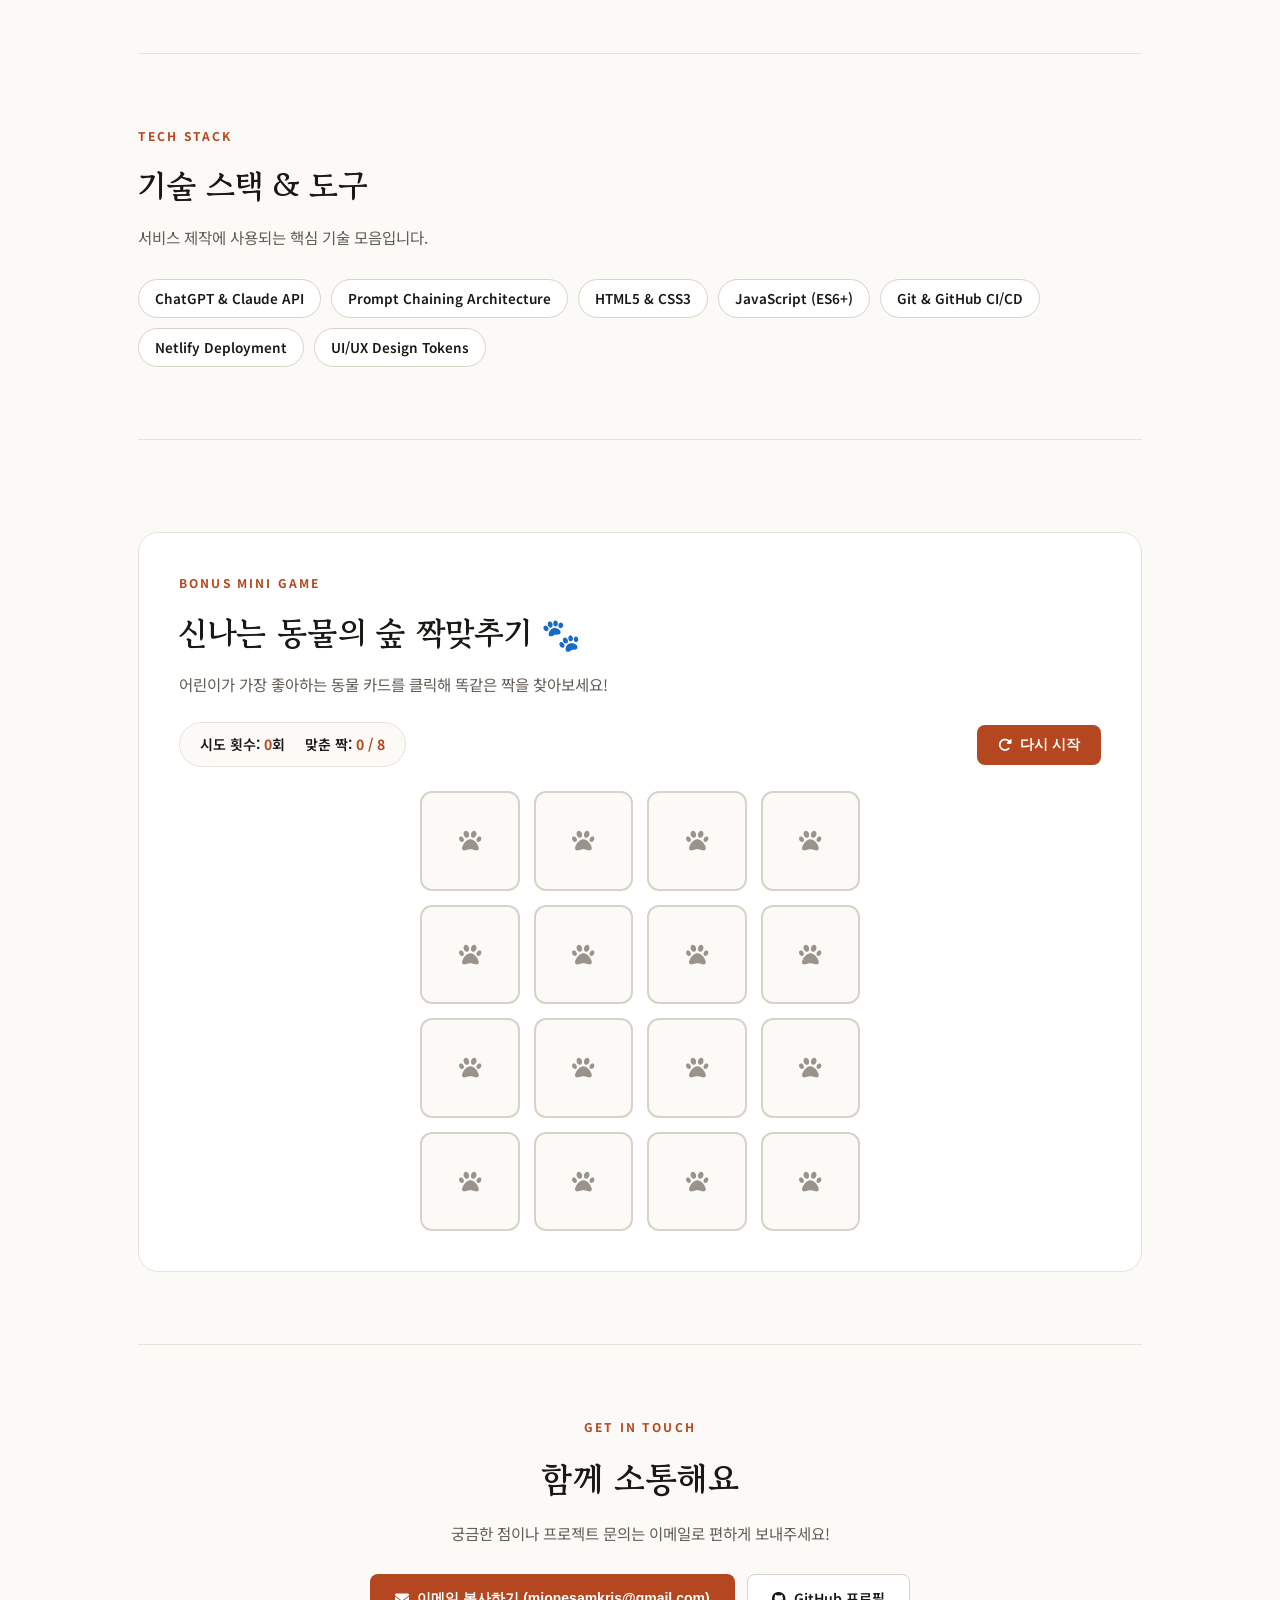
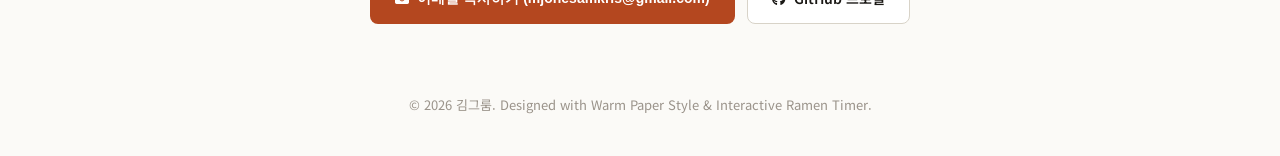
==== commit e1bb18d4: "Remove redundant profile info list to achieve perfect vertical balance in hero section" ====
--- a/Myhome/index.html
+++ b/Myhome/index.html
@@ -30,7 +30,6 @@
       --accent: #b4471f; /* Warm Terracotta Accent */
       --accent-soft: #f3e7e0;
       --accent-green: #2e7d32;
-      --accent-amber: #d97706;
       --serif: 'Georgia', 'Gowun Batang', serif;
       --sans: 'Pretendard', 'Noto Sans KR', sans-serif;
     }
@@ -136,15 +135,15 @@
 
     /* Hero Section with Sidebar */
     .hero {
-      padding: 64px 0 60px;
+      padding: 64px 0;
       border-bottom: 1px solid var(--line);
     }
 
     .hero-grid {
       display: grid;
       grid-template-columns: 1.15fr 0.85fr;
-      gap: 44px;
-      align-items: start;
+      gap: 48px;
+      align-items: center; /* Center align for perfect vertical balance */
     }
 
     .who {
@@ -216,54 +215,13 @@
       border-color: var(--ink);
     }
 
-    /* Side Profile Card + Compact Timer */
-    .profile-card {
+    /* COMPACT BALANCED RAMEN TIMER WIDGET (Hero Right) */
+    .timer-widget-card {
       background: var(--panel);
       border: 1px solid var(--line);
       border-radius: 16px;
-      padding: 24px;
+      padding: 22px 24px;
       box-shadow: 0 4px 16px rgba(26, 24, 21, 0.04);
-    }
-
-    .profile-title {
-      font-family: var(--serif);
-      font-size: 20px;
-      font-weight: 700;
-      margin-bottom: 4px;
-    }
-
-    .profile-sub {
-      color: var(--sub);
-      font-size: 13.5px;
-      margin-bottom: 16px;
-    }
-
-    .info-list {
-      list-style: none;
-      display: flex;
-      flex-direction: column;
-      gap: 8px;
-      font-size: 13.5px;
-      border-top: 1px solid var(--line);
-      padding-top: 14px;
-      margin-bottom: 20px;
-    }
-
-    .info-list li {
-      display: flex;
-      justify-content: space-between;
-    }
-
-    .info-list span {
-      color: var(--soft);
-    }
-
-    /* COMPACT CREATIVE TIMER (Inside Profile Sidebar) */
-    .compact-timer {
-      background: var(--paper);
-      border: 1px solid var(--line);
-      border-radius: 14px;
-      padding: 18px;
     }
 
     .ct-head {
@@ -274,7 +232,7 @@
     }
 
     .ct-title {
-      font-size: 13.5px;
+      font-size: 14px;
       font-weight: 700;
       color: var(--ink);
       display: flex;
@@ -287,23 +245,23 @@
       font-weight: 700;
       color: var(--accent);
       background: var(--accent-soft);
-      padding: 2px 8px;
+      padding: 3px 10px;
       border-radius: 999px;
     }
 
     .cooking-visual-box {
       text-align: center;
-      padding: 12px 8px;
-      background: var(--panel);
+      padding: 14px;
+      background: var(--paper);
       border: 1px solid var(--line);
-      border-radius: 10px;
+      border-radius: 12px;
       margin-bottom: 14px;
     }
 
     .cooking-emoji {
-      font-size: 2.8rem;
+      font-size: 2.6rem;
       line-height: 1;
-      margin-bottom: 6px;
+      margin-bottom: 4px;
       transition: transform 0.3s ease;
     }
 
@@ -318,10 +276,11 @@
       font-size: 28px;
       font-weight: 700;
       color: var(--ink);
-      margin-bottom: 10px;
-    }
-
-    /* Range Slider for time scrubbing */
+      margin-bottom: 12px;
+      text-align: center;
+    }
+
+    /* Range Slider Scrubber */
     .scrubber-wrap {
       margin-bottom: 14px;
     }
@@ -329,7 +288,7 @@
     .scrubber-wrap label {
       display: flex;
       justify-content: space-between;
-      font-size: 11px;
+      font-size: 11.5px;
       font-weight: 600;
       color: var(--soft);
       margin-bottom: 4px;
@@ -363,13 +322,13 @@
 
     .ct-presets button {
       flex: 1;
-      font-size: 11.5px;
+      font-size: 12px;
       font-weight: 600;
       color: var(--sub);
-      background: var(--panel);
+      background: var(--paper);
       border: 1px solid var(--line);
       border-radius: 6px;
-      padding: 5px 0;
+      padding: 6px 0;
       cursor: pointer;
     }
 
@@ -386,17 +345,17 @@
 
     .ct-controls button {
       flex: 1;
-      font-size: 12.5px;
+      font-size: 13px;
       font-weight: 700;
-      padding: 8px 0;
-      border-radius: 7px;
+      padding: 9px 0;
+      border-radius: 8px;
       cursor: pointer;
       border: 1px solid transparent;
     }
 
     #ctStart { background: var(--accent); color: #fff; }
     #ctStart:hover { background: #9c3d1a; }
-    #ctReset { background: var(--panel); color: var(--ink); border-color: var(--line2); }
+    #ctReset { background: var(--paper); color: var(--ink); border-color: var(--line2); }
 
     /* About Section Cards */
     .about-grid {
@@ -683,7 +642,7 @@
     </div>
   </nav>
 
-  <!-- HERO SECTION WITH SIDEBAR PROFILE & TIMER -->
+  <!-- HERO SECTION WITH PERFECT VISUAL BALANCE -->
   <header class="hero">
     <div class="wrap">
       <div class="hero-grid">
@@ -703,57 +662,45 @@
           </div>
         </div>
 
-        <!-- RIGHT: SIDEBAR PROFILE CARD + CREATIVE TIMER -->
+        <!-- RIGHT: BALANCED SLEEK TIMER WIDGET (중복 정보 제거로 좌우 균형 완벽화) -->
         <div class="hero-right">
-          <div class="profile-card">
-            <div class="profile-title">김그룸 (Groom Kim)</div>
-            <div class="profile-sub">AI Product Creator & Developer</div>
-
-            <ul class="info-list">
-              <li><span>소속 프로젝트</span> <b>ICT_Groom Myhome</b></li>
-              <li><span>배포 도구</span> <b>GitHub & Netlify</b></li>
-              <li><span>지역</span> <b>Seoul, S.Korea</b></li>
-            </ul>
-
-            <!-- COMPACT CREATIVE TIMER: RAMEN COOKING MASTER 🍜 -->
-            <div class="compact-timer">
-              <div class="ct-head">
-                <div class="ct-title">
-                  <i class="fa-solid fa-fire" style="color: var(--accent);"></i> 맛있는 라면 타이머
-                </div>
-                <span class="ct-stage-badge" id="ramen-stage-name">1단계: 물 끓이기 💧</span>
+          <div class="timer-widget-card">
+            <div class="ct-head">
+              <div class="ct-title">
+                <i class="fa-solid fa-fire" style="color: var(--accent);"></i> 라면 조리 타이머
               </div>
-
-              <!-- Visual Stage Box -->
-              <div class="cooking-visual-box">
-                <div class="cooking-emoji" id="ramen-emoji">🫖</div>
-                <div class="cooking-desc" id="ramen-desc">냄비에 물을 올리고 끓이기 시작합니다!</div>
-              </div>
-
-              <!-- Digital Countdown Display -->
-              <div class="ct-time-display" id="ctDisplay" style="text-align: center;">03:00</div>
-
-              <!-- Range Slider Scrubber (스크롤로 변화 미리보기) -->
-              <div class="scrubber-wrap">
-                <label>
-                  <span>변화 과정 조절 (스크롤)</span>
-                  <span id="slider-pct">0%</span>
-                </label>
-                <input type="range" class="time-slider" id="timeScrubber" min="0" max="100" value="0" oninput="onScrubberChange(this.value)">
-              </div>
-
-              <!-- Presets -->
-              <div class="ct-presets">
-                <button data-sec="60" onclick="setTimerSec(60, this)">1분</button>
-                <button data-sec="180" class="on" onclick="setTimerSec(180, this)">3분 (라면)</button>
-                <button data-sec="300" onclick="setTimerSec(300, this)">5분</button>
-              </div>
-
-              <!-- Controls -->
-              <div class="ct-controls">
-                <button id="ctStart" onclick="toggleTimer()">시작하기</button>
-                <button id="ctReset" onclick="resetTimer()">초기화</button>
-              </div>
+              <span class="ct-stage-badge" id="ramen-stage-name">1단계: 물 끓이기 💧</span>
+            </div>
+
+            <!-- Visual Stage Box -->
+            <div class="cooking-visual-box">
+              <div class="cooking-emoji" id="ramen-emoji">🫖</div>
+              <div class="cooking-desc" id="ramen-desc">냄비에 물을 올리고 끓이기 시작합니다!</div>
+            </div>
+
+            <!-- Digital Countdown Display -->
+            <div class="ct-time-display" id="ctDisplay">03:00</div>
+
+            <!-- Range Slider Scrubber (스크롤로 변화 미리보기) -->
+            <div class="scrubber-wrap">
+              <label>
+                <span>변화 미리보기 (슬라이더)</span>
+                <span id="slider-pct">0%</span>
+              </label>
+              <input type="range" class="time-slider" id="timeScrubber" min="0" max="100" value="0" oninput="onScrubberChange(this.value)">
+            </div>
+
+            <!-- Presets -->
+            <div class="ct-presets">
+              <button data-sec="60" onclick="setTimerSec(60, this)">1분</button>
+              <button data-sec="180" class="on" onclick="setTimerSec(180, this)">3분 (라면)</button>
+              <button data-sec="300" onclick="setTimerSec(300, this)">5분</button>
+            </div>
+
+            <!-- Controls -->
+            <div class="ct-controls">
+              <button id="ctStart" onclick="toggleTimer()">시작하기</button>
+              <button id="ctReset" onclick="resetTimer()">초기화</button>
             </div>
           </div>
         </div>
@@ -803,7 +750,7 @@
           <div class="proj-tag">NETLIFY DEPLOYMENT</div>
           <h3>Myhome 자기소개 웹페이지</h3>
           <p>
-            Warm Paper 디자인과 측면 라면 조리 타이머, 하단 어린이 짝맞추기 게임이 결합된 공식 제출 사이트입니다.
+            Warm Paper 디자인과 라면 조리 타이머, 하단 어린이 짝맞추기 게임이 결합된 공식 제출 사이트입니다.
           </p>
           <a href="#" class="proj-link">현재 페이지 뷰 <i class="fa-solid fa-arrow-right"></i></a>
         </div>
@@ -951,9 +898,9 @@
       ramenDesc.textContent = stage.desc;
       stageName.textContent = stage.name;
 
-      // Subtle scale pulse on emoji change
-      ramenEmoji.style.transform = 'scale(1.15)';
-      setTimeout(() => { ramenEmoji.style.transform = 'scale(1)'; }, 250);
+      // Scale bounce effect
+      ramenEmoji.style.transform = 'scale(1.12)';
+      setTimeout(() => { ramenEmoji.style.transform = 'scale(1)'; }, 200);
     }
 
     function updateTimerUI() {
@@ -961,12 +908,10 @@
       const secs = timerRemainingSec % 60;
       ctDisplay.textContent = `${String(mins).padStart(2, '0')}:${String(secs).padStart(2, '0')}`;
 
-      // Progress percentage (0% to 100%)
       const progressPct = ((timerTotalSec - timerRemainingSec) / timerTotalSec) * 100;
       applyStageByProgress(progressPct);
     }
 
-    // Called when dragging range slider (Manual Scrubber)
     function onScrubberChange(val) {
       if (isRunning) pauseTimer();
       const pct = parseFloat(val);
@@ -1118,7 +1063,7 @@
 
     function copyEmail() {
       navigator.clipboard.writeText("mjonesamkris@gmail.com").then(() => {
-        alert("이메일 주소(mjonesamkris@gmail.com)가 복사되었습니다!");
+        alert("이메일 주소(mjonesamkris@gmail.com)가 클립보드에 복사되었습니다!");
       });
     }
 
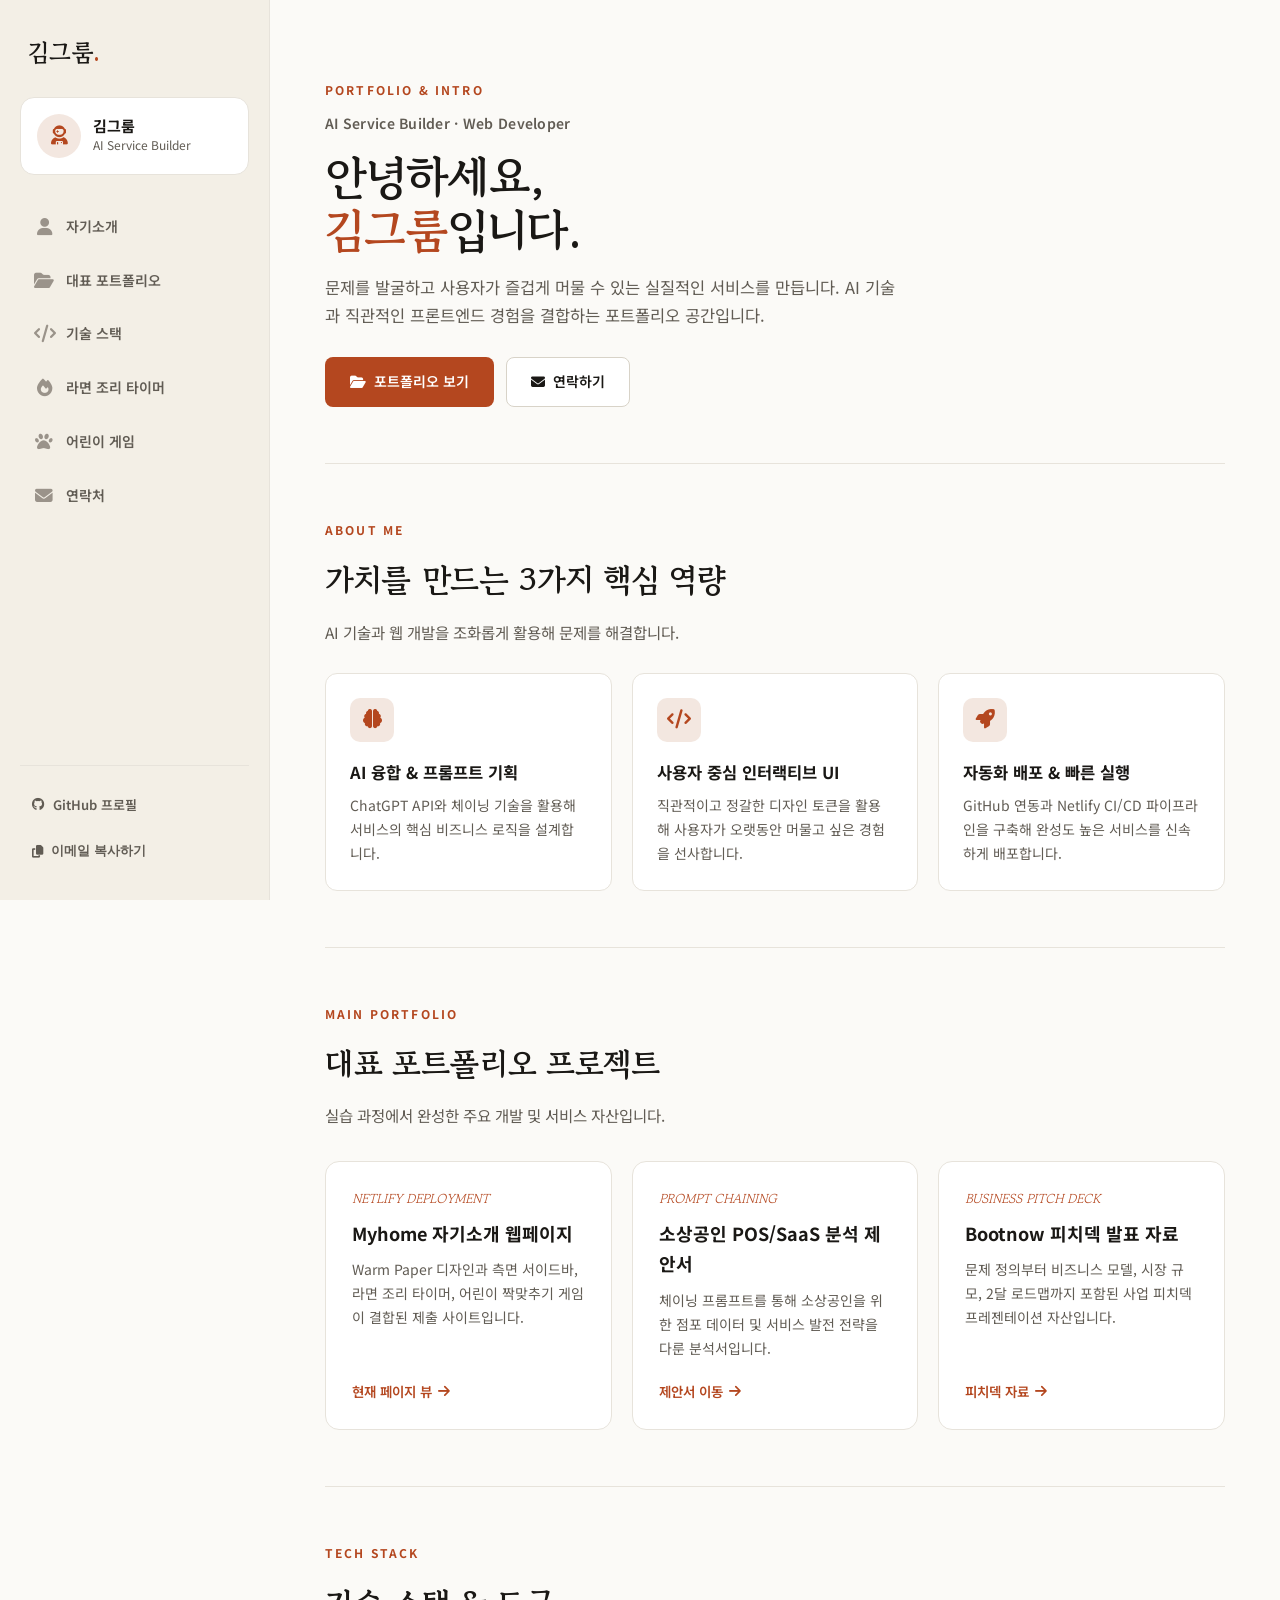
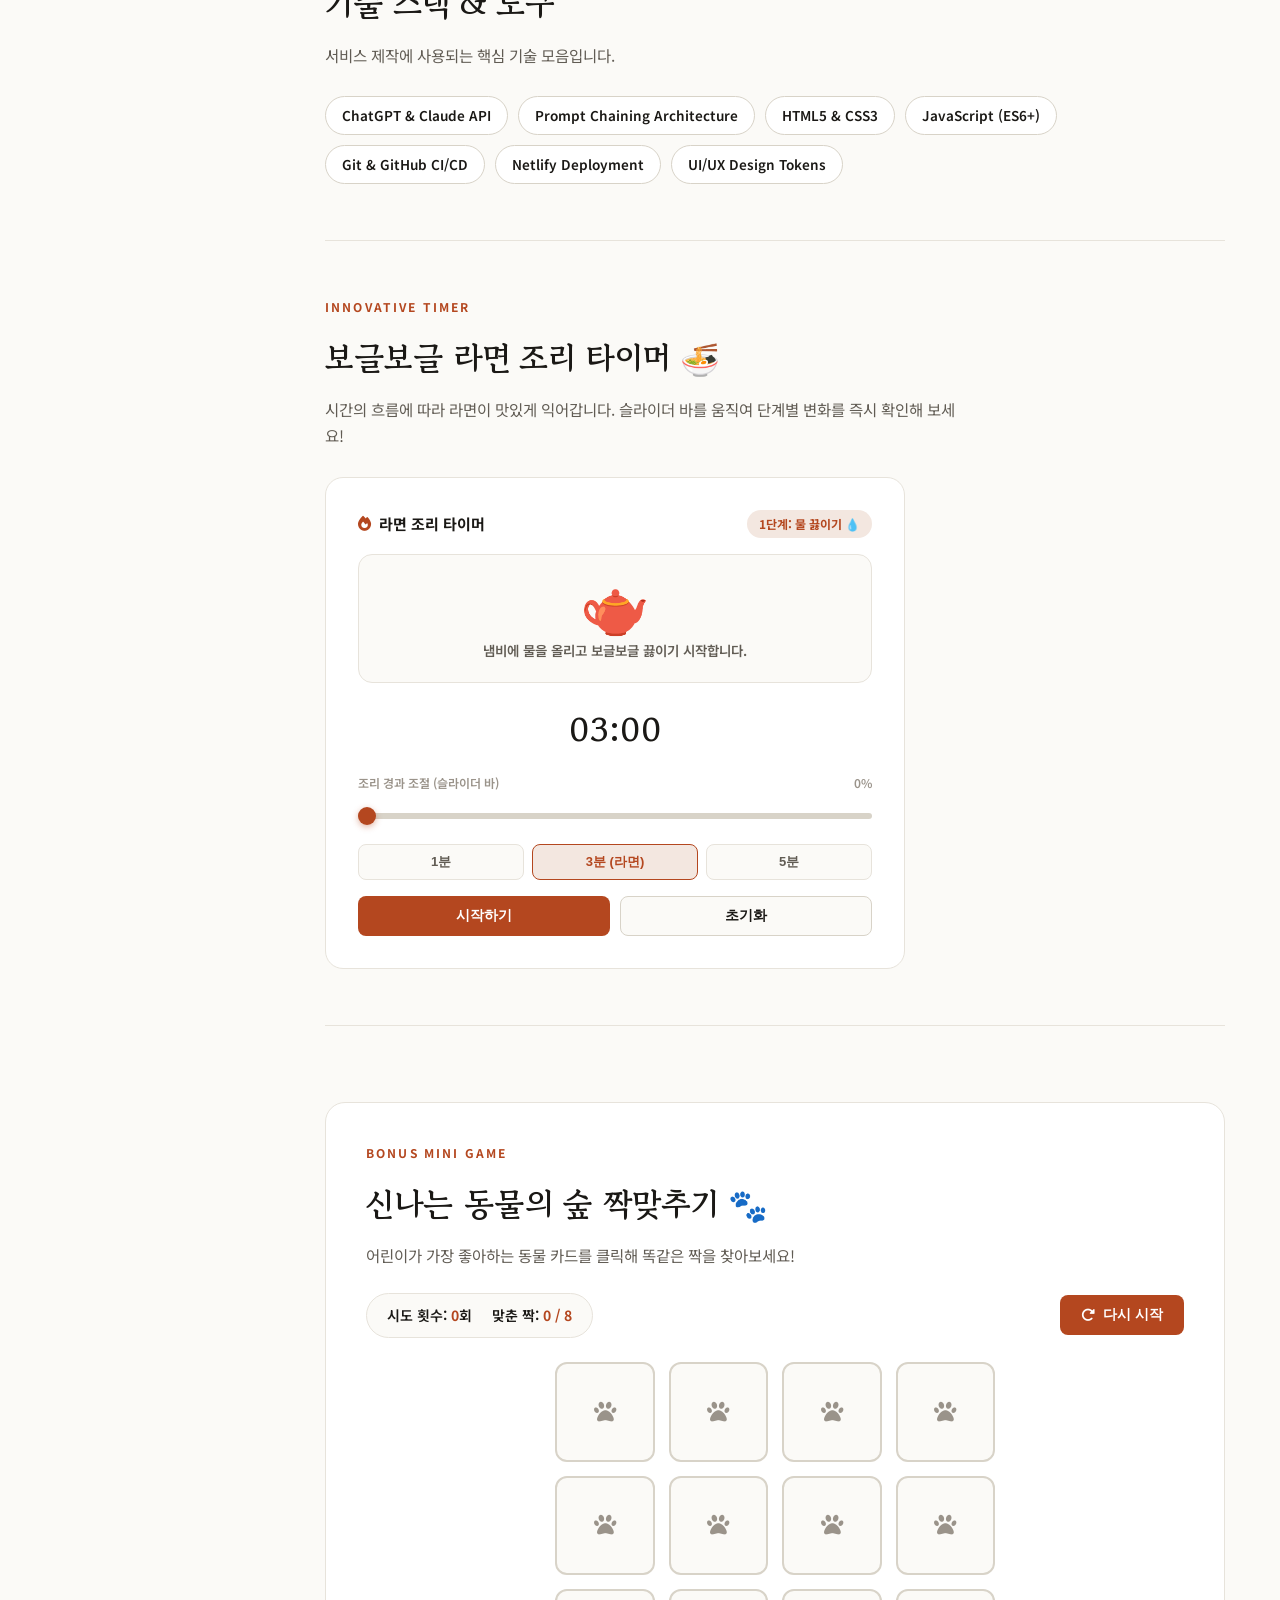
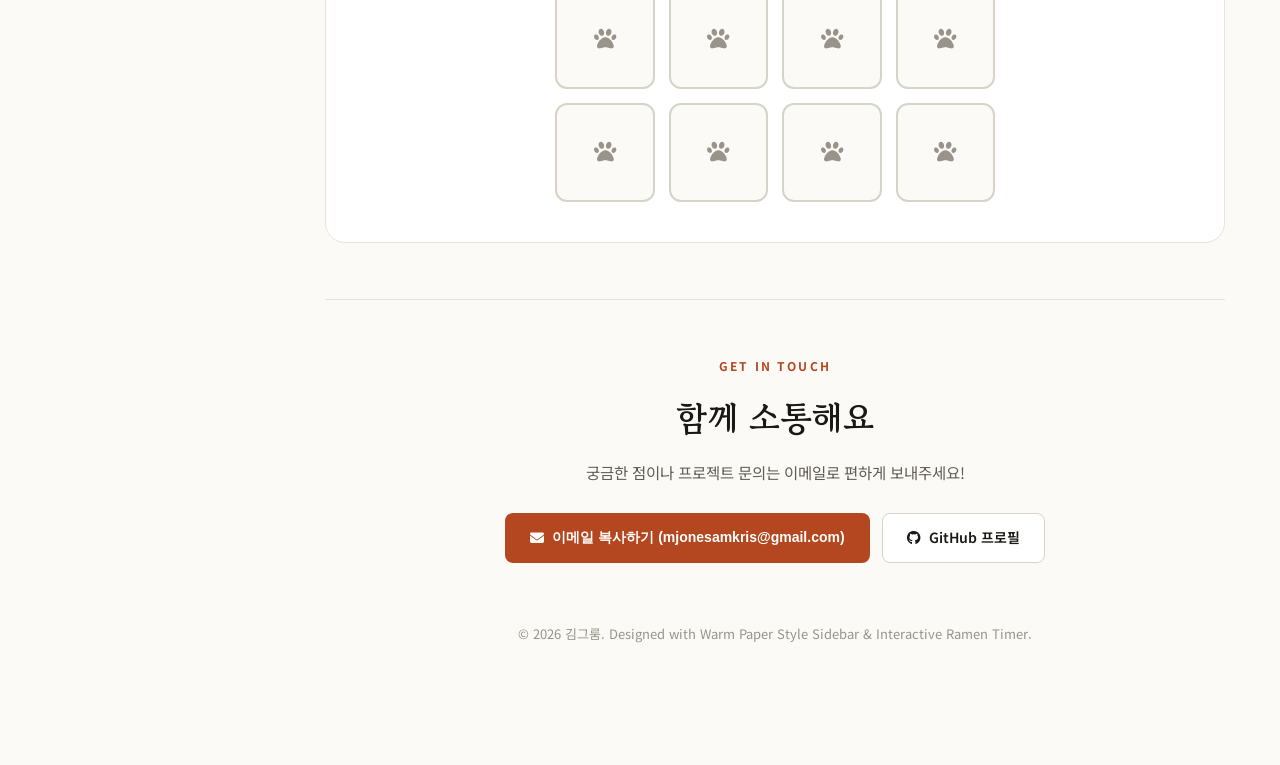
==== commit eb9bdeca: "Implement Left Sidebar Navigation Layout for Myhome" ====
--- a/Myhome/index.html
+++ b/Myhome/index.html
@@ -3,7 +3,7 @@
 <head>
   <meta charset="UTF-8" />
   <meta name="viewport" content="width=device-width, initial-scale=1.0" />
-  <meta name="description" content="김그룸의 자기소개, 대표 포트폴리오, 라면 끓이기 타이머, 어린이 짝맞추기 게임" />
+  <meta name="description" content="김그룸의 자기소개, 대표 포트폴리오, 라면 조리 타이머, 어린이 짝맞추기 게임" />
   <title>김그룸 — 프로필 & 포트폴리오</title>
 
   <!-- Google Fonts: Georgia/Serif vibe & Noto Sans KR -->
@@ -22,6 +22,7 @@
     :root {
       --paper: #fbfaf7;
       --panel: #ffffff;
+      --sidebar-bg: #f3efe6;
       --ink: #1a1815;
       --sub: #615c54;
       --soft: #9a938a;
@@ -32,6 +33,7 @@
       --accent-green: #2e7d32;
       --serif: 'Georgia', 'Gowun Batang', serif;
       --sans: 'Pretendard', 'Noto Sans KR', sans-serif;
+      --sidebar-width: 270px;
     }
 
     html {
@@ -44,6 +46,8 @@
       color: var(--ink);
       -webkit-font-smoothing: antialiased;
       line-height: 1.7;
+      display: flex;
+      min-height: 100vh;
     }
 
     a {
@@ -51,62 +55,156 @@
       text-decoration: none;
     }
 
-    .wrap {
-      max-width: 1060px;
-      margin: 0 auto;
-      padding: 0 28px;
-    }
-
-    /* Navigation */
-    nav {
-      position: sticky;
+    /* =======================================
+       LEFT SIDEBAR NAVIGATION PANEL
+       ======================================= */
+    aside.sidebar {
+      width: var(--sidebar-width);
+      background: var(--sidebar-bg);
+      border-right: 1px solid var(--line);
+      padding: 32px 20px;
+      display: flex;
+      flex-direction: column;
+      position: fixed;
       top: 0;
-      z-index: 50;
-      background: rgba(251, 250, 247, 0.92);
-      backdrop-filter: blur(10px);
-      border-bottom: 1px solid var(--line);
-    }
-
-    nav .wrap {
-      display: flex;
-      align-items: center;
-      height: 68px;
-    }
-
-    .brand {
+      bottom: 0;
+      left: 0;
+      z-index: 100;
+      overflow-y: auto;
+    }
+
+    .sidebar-brand {
       font-family: var(--serif);
-      font-size: 22px;
+      font-size: 24px;
       font-weight: 700;
       letter-spacing: -0.01em;
-    }
-
-    .brand .dot {
-      color: var(--accent);
-    }
-
-    .nlinks {
-      margin-left: auto;
-      display: flex;
+      margin-bottom: 24px;
+      padding-left: 8px;
+    }
+
+    .sidebar-brand .dot {
+      color: var(--accent);
+    }
+
+    /* Mini Profile Box inside Sidebar */
+    .sidebar-profile {
+      background: var(--panel);
+      border: 1px solid var(--line);
+      border-radius: 14px;
+      padding: 16px;
+      display: flex;
+      align-items: center;
+      gap: 12px;
+      margin-bottom: 28px;
+    }
+
+    .sidebar-avatar {
+      width: 44px;
+      height: 44px;
+      border-radius: 50%;
+      background: var(--accent-soft);
+      color: var(--accent);
+      display: flex;
+      align-items: center;
+      justify-content: center;
+      font-size: 1.2rem;
+      flex-shrink: 0;
+    }
+
+    .sidebar-profile-info h4 {
+      font-size: 15px;
+      font-weight: 700;
+      line-height: 1.2;
+    }
+
+    .sidebar-profile-info p {
+      font-size: 12px;
+      color: var(--sub);
+    }
+
+    /* Nav Links List */
+    .sidebar-menu {
+      list-style: none;
+      display: flex;
+      flex-direction: column;
+      gap: 6px;
+      flex-grow: 1;
+    }
+
+    .sidebar-menu a {
+      display: flex;
+      align-items: center;
+      gap: 12px;
+      padding: 12px 14px;
+      border-radius: 10px;
+      font-size: 14px;
+      font-weight: 600;
+      color: var(--sub);
+      transition: all 0.2s ease;
+    }
+
+    .sidebar-menu a i {
+      font-size: 1.1rem;
+      width: 20px;
+      text-align: center;
+      color: var(--soft);
+      transition: color 0.2s;
+    }
+
+    .sidebar-menu a:hover, .sidebar-menu a.active {
+      background: var(--panel);
+      color: var(--accent);
+      border: 1px solid var(--line);
+    }
+
+    .sidebar-menu a:hover i, .sidebar-menu a.active i {
+      color: var(--accent);
+    }
+
+    /* Sidebar Footer */
+    .sidebar-footer {
+      border-top: 1px solid var(--line);
+      padding-top: 20px;
+      margin-top: 20px;
+      display: flex;
+      flex-direction: column;
+      gap: 10px;
+    }
+
+    .sidebar-footer-btn {
+      font-size: 13px;
+      font-weight: 600;
+      color: var(--sub);
+      display: flex;
+      align-items: center;
       gap: 8px;
-    }
-
-    .nlinks a {
-      font-size: 14px;
-      font-weight: 500;
-      color: var(--sub);
-      padding: 8px 14px;
+      padding: 8px 12px;
       border-radius: 8px;
-      transition: all 0.2s;
-    }
-
-    .nlinks a:hover {
+      transition: all 0.15s;
+    }
+
+    .sidebar-footer-btn:hover {
       color: var(--ink);
-      background: rgba(0,0,0,0.03);
-    }
-
-    /* Sections */
+      background: rgba(0,0,0,0.04);
+    }
+
+    /* =======================================
+       RIGHT MAIN CONTENT AREA
+       ======================================= */
+    main.main-content {
+      margin-left: var(--sidebar-width);
+      flex-grow: 1;
+      max-width: calc(100% - var(--sidebar-width));
+      padding: 48px 48px 80px;
+    }
+
+    .content-wrap {
+      max-width: 900px;
+      margin: 0 auto;
+    }
+
     section {
-      padding: 72px 0;
+      padding: 56px 0;
       border-bottom: 1px solid var(--line);
     }
 
@@ -133,17 +231,9 @@
       max-width: 640px;
     }
 
-    /* Hero Section with Sidebar */
+    /* Hero Section */
     .hero {
-      padding: 64px 0;
-      border-bottom: 1px solid var(--line);
-    }
-
-    .hero-grid {
-      display: grid;
-      grid-template-columns: 1.15fr 0.85fr;
-      gap: 48px;
-      align-items: center; /* Center align for perfect vertical balance */
+      padding: 32px 0 56px;
     }
 
     .who {
@@ -156,11 +246,11 @@
 
     h1 {
       font-family: var(--serif);
-      font-size: 48px;
+      font-size: 46px;
       line-height: 1.14;
       font-weight: 700;
       letter-spacing: -0.02em;
-      margin-bottom: 20px;
+      margin-bottom: 18px;
     }
 
     h1 em {
@@ -171,8 +261,8 @@
     .tagline {
       font-size: 16.5px;
       color: var(--sub);
-      max-width: 500px;
-      margin-bottom: 32px;
+      max-width: 580px;
+      margin-bottom: 28px;
     }
 
     .cta {
@@ -215,148 +305,6 @@
       border-color: var(--ink);
     }
 
-    /* COMPACT BALANCED RAMEN TIMER WIDGET (Hero Right) */
-    .timer-widget-card {
-      background: var(--panel);
-      border: 1px solid var(--line);
-      border-radius: 16px;
-      padding: 22px 24px;
-      box-shadow: 0 4px 16px rgba(26, 24, 21, 0.04);
-    }
-
-    .ct-head {
-      display: flex;
-      justify-content: space-between;
-      align-items: center;
-      margin-bottom: 12px;
-    }
-
-    .ct-title {
-      font-size: 14px;
-      font-weight: 700;
-      color: var(--ink);
-      display: flex;
-      align-items: center;
-      gap: 6px;
-    }
-
-    .ct-stage-badge {
-      font-size: 11px;
-      font-weight: 700;
-      color: var(--accent);
-      background: var(--accent-soft);
-      padding: 3px 10px;
-      border-radius: 999px;
-    }
-
-    .cooking-visual-box {
-      text-align: center;
-      padding: 14px;
-      background: var(--paper);
-      border: 1px solid var(--line);
-      border-radius: 12px;
-      margin-bottom: 14px;
-    }
-
-    .cooking-emoji {
-      font-size: 2.6rem;
-      line-height: 1;
-      margin-bottom: 4px;
-      transition: transform 0.3s ease;
-    }
-
-    .cooking-desc {
-      font-size: 12.5px;
-      font-weight: 600;
-      color: var(--sub);
-    }
-
-    .ct-time-display {
-      font-family: var(--serif);
-      font-size: 28px;
-      font-weight: 700;
-      color: var(--ink);
-      margin-bottom: 12px;
-      text-align: center;
-    }
-
-    /* Range Slider Scrubber */
-    .scrubber-wrap {
-      margin-bottom: 14px;
-    }
-
-    .scrubber-wrap label {
-      display: flex;
-      justify-content: space-between;
-      font-size: 11.5px;
-      font-weight: 600;
-      color: var(--soft);
-      margin-bottom: 4px;
-    }
-
-    .time-slider {
-      width: 100%;
-      height: 6px;
-      -webkit-appearance: none;
-      background: var(--line2);
-      border-radius: 99px;
-      outline: none;
-      cursor: pointer;
-    }
-
-    .time-slider::-webkit-slider-thumb {
-      -webkit-appearance: none;
-      width: 16px;
-      height: 16px;
-      border-radius: 50%;
-      background: var(--accent);
-      cursor: pointer;
-      box-shadow: 0 2px 6px rgba(180,71,31,0.4);
-    }
-
-    .ct-presets {
-      display: flex;
-      gap: 6px;
-      margin-bottom: 12px;
-    }
-
-    .ct-presets button {
-      flex: 1;
-      font-size: 12px;
-      font-weight: 600;
-      color: var(--sub);
-      background: var(--paper);
-      border: 1px solid var(--line);
-      border-radius: 6px;
-      padding: 6px 0;
-      cursor: pointer;
-    }
-
-    .ct-presets button:hover, .ct-presets button.on {
-      border-color: var(--accent);
-      color: var(--accent);
-      background: var(--accent-soft);
-    }
-
-    .ct-controls {
-      display: flex;
-      gap: 8px;
-    }
-
-    .ct-controls button {
-      flex: 1;
-      font-size: 13px;
-      font-weight: 700;
-      padding: 9px 0;
-      border-radius: 8px;
-      cursor: pointer;
-      border: 1px solid transparent;
-    }
-
-    #ctStart { background: var(--accent); color: #fff; }
-    #ctStart:hover { background: #9c3d1a; }
-    #ctReset { background: var(--paper); color: var(--ink); border-color: var(--line2); }
-
     /* About Section Cards */
     .about-grid {
       display: grid;
@@ -454,7 +402,7 @@
       text-decoration: underline;
     }
 
-    /* Skills List */
+    /* Skills Box */
     .skills-box {
       margin-top: 28px;
       display: flex;
@@ -479,6 +427,148 @@
       background: var(--accent-soft);
     }
 
+    /* CREATIVE RAMEN COOKING TIMER SECTION */
+    .timer-section-card {
+      background: var(--panel);
+      border: 1px solid var(--line);
+      border-radius: 18px;
+      padding: 32px;
+      max-width: 580px;
+      margin-top: 28px;
+    }
+
+    .ct-head {
+      display: flex;
+      justify-content: space-between;
+      align-items: center;
+      margin-bottom: 16px;
+    }
+
+    .ct-title {
+      font-size: 15px;
+      font-weight: 700;
+      color: var(--ink);
+      display: flex;
+      align-items: center;
+      gap: 8px;
+    }
+
+    .ct-stage-badge {
+      font-size: 12px;
+      font-weight: 700;
+      color: var(--accent);
+      background: var(--accent-soft);
+      padding: 4px 12px;
+      border-radius: 999px;
+    }
+
+    .cooking-visual-box {
+      text-align: center;
+      padding: 20px;
+      background: var(--paper);
+      border: 1px solid var(--line);
+      border-radius: 14px;
+      margin-bottom: 18px;
+    }
+
+    .cooking-emoji {
+      font-size: 3.5rem;
+      line-height: 1;
+      margin-bottom: 8px;
+      transition: transform 0.3s ease;
+    }
+
+    .cooking-desc {
+      font-size: 13.5px;
+      font-weight: 600;
+      color: var(--sub);
+    }
+
+    .ct-time-display {
+      font-family: var(--serif);
+      font-size: 34px;
+      font-weight: 700;
+      color: var(--ink);
+      margin-bottom: 14px;
+      text-align: center;
+    }
+
+    .scrubber-wrap {
+      margin-bottom: 18px;
+    }
+
+    .scrubber-wrap label {
+      display: flex;
+      justify-content: space-between;
+      font-size: 12px;
+      font-weight: 600;
+      color: var(--soft);
+      margin-bottom: 6px;
+    }
+
+    .time-slider {
+      width: 100%;
+      height: 6px;
+      -webkit-appearance: none;
+      background: var(--line2);
+      border-radius: 99px;
+      outline: none;
+      cursor: pointer;
+    }
+
+    .time-slider::-webkit-slider-thumb {
+      -webkit-appearance: none;
+      width: 18px;
+      height: 18px;
+      border-radius: 50%;
+      background: var(--accent);
+      cursor: pointer;
+      box-shadow: 0 2px 6px rgba(180,71,31,0.4);
+    }
+
+    .ct-presets {
+      display: flex;
+      gap: 8px;
+      margin-bottom: 16px;
+    }
+
+    .ct-presets button {
+      flex: 1;
+      font-size: 13px;
+      font-weight: 600;
+      color: var(--sub);
+      background: var(--paper);
+      border: 1px solid var(--line);
+      border-radius: 8px;
+      padding: 8px 0;
+      cursor: pointer;
+    }
+
+    .ct-presets button:hover, .ct-presets button.on {
+      border-color: var(--accent);
+      color: var(--accent);
+      background: var(--accent-soft);
+    }
+
+    .ct-controls {
+      display: flex;
+      gap: 10px;
+    }
+
+    .ct-controls button {
+      flex: 1;
+      font-size: 14px;
+      font-weight: 700;
+      padding: 10px 0;
+      border-radius: 8px;
+      cursor: pointer;
+      border: 1px solid transparent;
+    }
+
+    #ctStart { background: var(--accent); color: #fff; }
+    #ctStart:hover { background: #9c3d1a; }
+    #ctReset { background: var(--paper); color: var(--ink); border-color: var(--line2); }
+
     /* KID-FRIENDLY GAME AT THE BOTTOM */
     .game-section {
       background: var(--panel);
@@ -584,7 +674,7 @@
       display: flex;
       align-items: center;
       justify-content: center;
-      z-index: 100;
+      z-index: 200;
       opacity: 0;
       pointer-events: none;
       transition: opacity 0.3s ease;
@@ -619,220 +709,259 @@
       font-size: 13px;
     }
 
-    @media (max-width: 840px) {
-      .hero-grid { grid-template-columns: 1fr; }
+    /* Mobile Responsive Sidebar */
+    @media (max-width: 900px) {
+      body { flex-direction: column; }
+      aside.sidebar {
+        width: 100%;
+        position: relative;
+        height: auto;
+        border-right: none;
+        border-bottom: 1px solid var(--line);
+        padding: 20px;
+      }
+      main.main-content {
+        margin-left: 0;
+        max-width: 100%;
+        padding: 24px 20px 60px;
+      }
       .about-grid, .projects-grid { grid-template-columns: 1fr; }
-      h1 { font-size: 38px; }
-      .nlinks { display: none; }
+      h1 { font-size: 36px; }
     }
   </style>
 </head>
 <body>
 
-  <!-- Navigation -->
-  <nav>
-    <div class="wrap">
-      <div class="brand">김그룸<span class="dot">.</span></div>
-      <div class="nlinks">
-        <a href="#about">자기소개</a>
-        <a href="#projects">대표 포트폴리오</a>
-        <a href="#skills">기술 스택</a>
-        <a href="#game-section">어린이 게임</a>
+  <!-- LEFT SIDEBAR NAVIGATION PANEL -->
+  <aside class="sidebar">
+    <div class="sidebar-brand">김그룸<span class="dot">.</span></div>
+
+    <!-- Sidebar Mini Profile Box -->
+    <div class="sidebar-profile">
+      <div class="sidebar-avatar"><i class="fa-solid fa-user-astronaut"></i></div>
+      <div class="sidebar-profile-info">
+        <h4>김그룸</h4>
+        <p>AI Service Builder</p>
       </div>
     </div>
-  </nav>
-
-  <!-- HERO SECTION WITH PERFECT VISUAL BALANCE -->
-  <header class="hero">
-    <div class="wrap">
-      <div class="hero-grid">
-
-        <!-- LEFT: MAIN HERO INTRO (자기소개 중심) -->
-        <div class="hero-left">
-          <div class="overline">PORTFOLIO & INTRO</div>
-          <p class="who">AI Service Builder · Web Developer</p>
-          <h1>안녕하세요,<br><em>김그룸</em>입니다.</h1>
-          <p class="tagline">
-            문제를 발굴하고 사용자가 즐겁게 머물 수 있는 실질적인 서비스를 만듭니다. 
-            AI 기술과 직관적인 프론트엔드 경험을 결합하는 포트폴리오 공간입니다.
+
+    <!-- Navigation Menu -->
+    <ul class="sidebar-menu">
+      <li><a href="#about" class="active"><i class="fa-solid fa-user"></i> 자기소개</a></li>
+      <li><a href="#projects"><i class="fa-solid fa-folder-open"></i> 대표 포트폴리오</a></li>
+      <li><a href="#skills"><i class="fa-solid fa-code"></i> 기술 스택</a></li>
+      <li><a href="#timer-section"><i class="fa-solid fa-fire"></i> 라면 조리 타이머</a></li>
+      <li><a href="#game-section"><i class="fa-solid fa-paw"></i> 어린이 게임</a></li>
+      <li><a href="#contact"><i class="fa-solid fa-envelope"></i> 연락처</a></li>
+    </ul>
+
+    <!-- Sidebar Footer -->
+    <div class="sidebar-footer">
+      <a href="https://github.com/mjone2025" target="_blank" class="sidebar-footer-btn">
+        <i class="fa-brands fa-github"></i> GitHub 프로필
+      </a>
+      <button class="sidebar-footer-btn" onclick="copyEmail()" style="border:none; background:none; cursor:pointer; width:100%; text-align:left;">
+        <i class="fa-solid fa-copy"></i> 이메일 복사하기
+      </button>
+    </div>
+  </aside>
+
+  <!-- RIGHT MAIN CONTENT AREA -->
+  <main class="main-content">
+    <div class="content-wrap">
+
+      <!-- HERO SECTION -->
+      <section class="hero" id="present">
+        <div class="overline">PORTFOLIO & INTRO</div>
+        <p class="who">AI Service Builder · Web Developer</p>
+        <h1>안녕하세요,<br><em>김그룸</em>입니다.</h1>
+        <p class="tagline">
+          문제를 발굴하고 사용자가 즐겁게 머물 수 있는 실질적인 서비스를 만듭니다. 
+          AI 기술과 직관적인 프론트엔드 경험을 결합하는 포트폴리오 공간입니다.
+        </p>
+        <div class="cta">
+          <a class="btn p" href="#projects"><i class="fa-solid fa-folder-open"></i> 포트폴리오 보기</a>
+          <a class="btn s" href="#contact"><i class="fa-solid fa-envelope"></i> 연락하기</a>
+        </div>
+      </section>
+
+      <!-- SECTION 1: ABOUT ME (자기소개 메인) -->
+      <section id="about">
+        <div class="overline">ABOUT ME</div>
+        <h2 class="title">가치를 만드는 3가지 핵심 역량</h2>
+        <p class="lead">AI 기술과 웹 개발을 조화롭게 활용해 문제를 해결합니다.</p>
+
+        <div class="about-grid">
+          <div class="about-card">
+            <div class="about-card-icon"><i class="fa-solid fa-brain"></i></div>
+            <h3>AI 융합 & 프롬프트 기획</h3>
+            <p>ChatGPT API와 체이닝 기술을 활용해 서비스의 핵심 비즈니스 로직을 설계합니다.</p>
+          </div>
+
+          <div class="about-card">
+            <div class="about-card-icon"><i class="fa-solid fa-code"></i></div>
+            <h3>사용자 중심 인터랙티브 UI</h3>
+            <p>직관적이고 정갈한 디자인 토큰을 활용해 사용자가 오랫동안 머물고 싶은 경험을 선사합니다.</p>
+          </div>
+
+          <div class="about-card">
+            <div class="about-card-icon"><i class="fa-solid fa-rocket"></i></div>
+            <h3>자동화 배포 & 빠른 실행</h3>
+            <p>GitHub 연동과 Netlify CI/CD 파이프라인을 구축해 완성도 높은 서비스를 신속하게 배포합니다.</p>
+          </div>
+        </div>
+      </section>
+
+      <!-- SECTION 2: PORTFOLIO (대표 포트폴리오 메인 영역) -->
+      <section id="projects">
+        <div class="overline">MAIN PORTFOLIO</div>
+        <h2 class="title">대표 포트폴리오 프로젝트</h2>
+        <p class="lead">실습 과정에서 완성한 주요 개발 및 서비스 자산입니다.</p>
+
+        <div class="projects-grid">
+          <div class="proj-card">
+            <div class="proj-tag">NETLIFY DEPLOYMENT</div>
+            <h3>Myhome 자기소개 웹페이지</h3>
+            <p>
+              Warm Paper 디자인과 측면 서이드바, 라면 조리 타이머, 어린이 짝맞추기 게임이 결합된 제출 사이트입니다.
+            </p>
+            <a href="#" class="proj-link">현재 페이지 뷰 <i class="fa-solid fa-arrow-right"></i></a>
+          </div>
+
+          <div class="proj-card">
+            <div class="proj-tag">PROMPT CHAINING</div>
+            <h3>소상공인 POS/SaaS 분석 제안서</h3>
+            <p>
+              체이닝 프롬프트를 통해 소상공인을 위한 점포 데이터 및 서비스 발전 전략을 다룬 분석서입니다.
+            </p>
+            <a href="../07-28/index.html" class="proj-link">제안서 이동 <i class="fa-solid fa-arrow-right"></i></a>
+          </div>
+
+          <div class="proj-card">
+            <div class="proj-tag">BUSINESS PITCH DECK</div>
+            <h3>Bootnow 피치덱 발표 자료</h3>
+            <p>
+              문제 정의부터 비즈니스 모델, 시장 규모, 2달 로드맵까지 포함된 사업 피치덱 프레젠테이션 자산입니다.
+            </p>
+            <a href="../pitch_deck/" class="proj-link">피치덱 자료 <i class="fa-solid fa-arrow-right"></i></a>
+          </div>
+        </div>
+      </section>
+
+      <!-- SECTION 3: SKILLS & TOOLS -->
+      <section id="skills">
+        <div class="overline">TECH STACK</div>
+        <h2 class="title">기술 스택 & 도구</h2>
+        <p class="lead">서비스 제작에 사용되는 핵심 기술 모음입니다.</p>
+
+        <div class="skills-box">
+          <span class="skill-tag">ChatGPT & Claude API</span>
+          <span class="skill-tag">Prompt Chaining Architecture</span>
+          <span class="skill-tag">HTML5 & CSS3</span>
+          <span class="skill-tag">JavaScript (ES6+)</span>
+          <span class="skill-tag">Git & GitHub CI/CD</span>
+          <span class="skill-tag">Netlify Deployment</span>
+          <span class="skill-tag">UI/UX Design Tokens</span>
+        </div>
+      </section>
+
+      <!-- SECTION 4: CREATIVE RAMEN COOKING TIMER -->
+      <section id="timer-section">
+        <div class="overline">INNOVATIVE TIMER</div>
+        <h2 class="title">보글보글 라면 조리 타이머 🍜</h2>
+        <p class="lead">시간의 흐름에 따라 라면이 맛있게 익어갑니다. 슬라이더 바를 움직여 단계별 변화를 즉시 확인해 보세요!</p>
+
+        <div class="timer-section-card">
+          <div class="ct-head">
+            <div class="ct-title">
+              <i class="fa-solid fa-fire" style="color: var(--accent);"></i> 라면 조리 타이머
+            </div>
+            <span class="ct-stage-badge" id="ramen-stage-name">1단계: 물 끓이기 💧</span>
+          </div>
+
+          <!-- Visual Stage Box -->
+          <div class="cooking-visual-box">
+            <div class="cooking-emoji" id="ramen-emoji">🫖</div>
+            <div class="cooking-desc" id="ramen-desc">냄비에 물을 올리고 보글보글 끓이기 시작합니다!</div>
+          </div>
+
+          <!-- Digital Countdown Display -->
+          <div class="ct-time-display" id="ctDisplay">03:00</div>
+
+          <!-- Range Slider Scrubber (스크롤로 변화 미리보기) -->
+          <div class="scrubber-wrap">
+            <label>
+              <span>조리 경과 조절 (슬라이더 바)</span>
+              <span id="slider-pct">0%</span>
+            </label>
+            <input type="range" class="time-slider" id="timeScrubber" min="0" max="100" value="0" oninput="onScrubberChange(this.value)">
+          </div>
+
+          <!-- Presets -->
+          <div class="ct-presets">
+            <button data-sec="60" onclick="setTimerSec(60, this)">1분</button>
+            <button data-sec="180" class="on" onclick="setTimerSec(180, this)">3분 (라면)</button>
+            <button data-sec="300" onclick="setTimerSec(300, this)">5분</button>
+          </div>
+
+          <!-- Controls -->
+          <div class="ct-controls">
+            <button id="ctStart" onclick="toggleTimer()">시작하기</button>
+            <button id="ctReset" onclick="resetTimer()">초기화</button>
+          </div>
+        </div>
+      </section>
+
+      <!-- SECTION 5: KID-FRIENDLY MINI GAME (하단 보너스 영역) -->
+      <section id="game-section">
+        <div class="game-section">
+          <div class="overline">BONUS MINI GAME</div>
+          <h2 class="title">신나는 동물의 숲 짝맞추기 🐾</h2>
+          <p class="lead" style="margin-bottom: 24px;">
+            어린이가 가장 좋아하는 동물 카드를 클릭해 똑같은 짝을 찾아보세요!
           </p>
-          <div class="cta">
-            <a class="btn p" href="#projects"><i class="fa-solid fa-folder-open"></i> 포트폴리오 보기</a>
-            <a class="btn s" href="#contact"><i class="fa-solid fa-envelope"></i> 연락하기</a>
+
+          <div class="game-meta">
+            <div class="game-score-box">
+              <div>시도 횟수: <b id="game-moves">0</b>회</div>
+              <div>맞춘 짝: <b id="game-pairs">0 / 8</b></div>
+            </div>
+            <button class="btn p" style="padding: 10px 20px;" onclick="initGame()">
+              <i class="fa-solid fa-rotate-right"></i> 다시 시작
+            </button>
+          </div>
+
+          <!-- 4x4 Grid -->
+          <div class="cards-grid" id="cards-grid">
+            <!-- Dynamically generated via JS -->
           </div>
         </div>
-
-        <!-- RIGHT: BALANCED SLEEK TIMER WIDGET (중복 정보 제거로 좌우 균형 완벽화) -->
-        <div class="hero-right">
-          <div class="timer-widget-card">
-            <div class="ct-head">
-              <div class="ct-title">
-                <i class="fa-solid fa-fire" style="color: var(--accent);"></i> 라면 조리 타이머
-              </div>
-              <span class="ct-stage-badge" id="ramen-stage-name">1단계: 물 끓이기 💧</span>
-            </div>
-
-            <!-- Visual Stage Box -->
-            <div class="cooking-visual-box">
-              <div class="cooking-emoji" id="ramen-emoji">🫖</div>
-              <div class="cooking-desc" id="ramen-desc">냄비에 물을 올리고 끓이기 시작합니다!</div>
-            </div>
-
-            <!-- Digital Countdown Display -->
-            <div class="ct-time-display" id="ctDisplay">03:00</div>
-
-            <!-- Range Slider Scrubber (스크롤로 변화 미리보기) -->
-            <div class="scrubber-wrap">
-              <label>
-                <span>변화 미리보기 (슬라이더)</span>
-                <span id="slider-pct">0%</span>
-              </label>
-              <input type="range" class="time-slider" id="timeScrubber" min="0" max="100" value="0" oninput="onScrubberChange(this.value)">
-            </div>
-
-            <!-- Presets -->
-            <div class="ct-presets">
-              <button data-sec="60" onclick="setTimerSec(60, this)">1분</button>
-              <button data-sec="180" class="on" onclick="setTimerSec(180, this)">3분 (라면)</button>
-              <button data-sec="300" onclick="setTimerSec(300, this)">5분</button>
-            </div>
-
-            <!-- Controls -->
-            <div class="ct-controls">
-              <button id="ctStart" onclick="toggleTimer()">시작하기</button>
-              <button id="ctReset" onclick="resetTimer()">초기화</button>
-            </div>
-          </div>
+      </section>
+
+      <!-- SECTION 6: CONTACT -->
+      <section id="contact" style="text-align: center; border-bottom: none; padding-bottom: 20px;">
+        <div class="overline">GET IN TOUCH</div>
+        <h2 class="title" style="font-size: 34px;">함께 소통해요</h2>
+        <p class="lead" style="margin: 0 auto 28px;">궁금한 점이나 프로젝트 문의는 이메일로 편하게 보내주세요!</p>
+
+        <div class="cta" style="justify-content: center;">
+          <button class="btn p" onclick="copyEmail()">
+            <i class="fa-solid fa-envelope"></i> 이메일 복사하기 (mjonesamkris@gmail.com)
+          </button>
+          <a class="btn s" href="https://github.com/mjone2025" target="_blank">
+            <i class="fa-brands fa-github"></i> GitHub 프로필
+          </a>
         </div>
-
-      </div>
+      </section>
+
+      <!-- Footer -->
+      <footer>
+        <div class="wrap">
+          © 2026 김그룸. Designed with Warm Paper Style Sidebar & Interactive Ramen Timer.
+        </div>
+      </footer>
+
     </div>
-  </header>
-
-  <!-- MAIN CONTENT AREA -->
-  <main class="wrap">
-
-    <!-- SECTION 1: ABOUT ME (자기소개 메인) -->
-    <section id="about">
-      <div class="overline">ABOUT ME</div>
-      <h2 class="title">가치를 만드는 3가지 핵심 역량</h2>
-      <p class="lead">AI 기술과 웹 개발을 조화롭게 활용해 문제를 해결합니다.</p>
-
-      <div class="about-grid">
-        <div class="about-card">
-          <div class="about-card-icon"><i class="fa-solid fa-brain"></i></div>
-          <h3>AI 융합 & 프롬프트 기획</h3>
-          <p>ChatGPT API와 체이닝 기술을 활용해 서비스의 핵심 비즈니스 로직을 설계합니다.</p>
-        </div>
-
-        <div class="about-card">
-          <div class="about-card-icon"><i class="fa-solid fa-code"></i></div>
-          <h3>사용자 중심 인터랙티브 UI</h3>
-          <p>직관적이고 정갈한 디자인 토큰을 활용해 사용자가 오랫동안 머물고 싶은 경험을 선사합니다.</p>
-        </div>
-
-        <div class="about-card">
-          <div class="about-card-icon"><i class="fa-solid fa-rocket"></i></div>
-          <h3>자동화 배포 & 빠른 실행</h3>
-          <p>GitHub 연동과 Netlify CI/CD 파이프라인을 구축해 완성도 높은 서비스를 신속하게 배포합니다.</p>
-        </div>
-      </div>
-    </section>
-
-    <!-- SECTION 2: PORTFOLIO (메인 포커스 영역) -->
-    <section id="projects">
-      <div class="overline">MAIN PORTFOLIO</div>
-      <h2 class="title">대표 포트폴리오 프로젝트</h2>
-      <p class="lead">실습 과정에서 완성한 주요 개발 및 서비스 자산입니다.</p>
-
-      <div class="projects-grid">
-        <div class="proj-card">
-          <div class="proj-tag">NETLIFY DEPLOYMENT</div>
-          <h3>Myhome 자기소개 웹페이지</h3>
-          <p>
-            Warm Paper 디자인과 라면 조리 타이머, 하단 어린이 짝맞추기 게임이 결합된 공식 제출 사이트입니다.
-          </p>
-          <a href="#" class="proj-link">현재 페이지 뷰 <i class="fa-solid fa-arrow-right"></i></a>
-        </div>
-
-        <div class="proj-card">
-          <div class="proj-tag">PROMPT CHAINING</div>
-          <h3>소상공인 POS/SaaS 분석 제안서</h3>
-          <p>
-            체이닝 프롬프트를 통해 소상공인을 위한 점포 데이터 및 서비스 발전 전략을 다룬 종합 분석서입니다.
-          </p>
-          <a href="../07-28/index.html" class="proj-link">제안서 이동 <i class="fa-solid fa-arrow-right"></i></a>
-        </div>
-
-        <div class="proj-card">
-          <div class="proj-tag">BUSINESS PITCH DECK</div>
-          <h3>Bootnow 피치덱 발표 자료</h3>
-          <p>
-            문제 정의부터 비즈니스 모델, 시장 규모, 2달 로드맵까지 포함된 사업 피치덱 프레젠테이션 자산입니다.
-          </p>
-          <a href="../pitch_deck/" class="proj-link">피치덱 자료 <i class="fa-solid fa-arrow-right"></i></a>
-        </div>
-      </div>
-    </section>
-
-    <!-- SECTION 3: SKILLS & TOOLS -->
-    <section id="skills">
-      <div class="overline">TECH STACK</div>
-      <h2 class="title">기술 스택 & 도구</h2>
-      <p class="lead">서비스 제작에 사용되는 핵심 기술 모음입니다.</p>
-
-      <div class="skills-box">
-        <span class="skill-tag">ChatGPT & Claude API</span>
-        <span class="skill-tag">Prompt Chaining Architecture</span>
-        <span class="skill-tag">HTML5 & CSS3</span>
-        <span class="skill-tag">JavaScript (ES6+)</span>
-        <span class="skill-tag">Git & GitHub CI/CD</span>
-        <span class="skill-tag">Netlify Deployment</span>
-        <span class="skill-tag">UI/UX Design Tokens</span>
-      </div>
-    </section>
-
-    <!-- SECTION 4: KID-FRIENDLY MINI GAME (하단 보너스 영역) -->
-    <section id="game-section">
-      <div class="game-section">
-        <div class="overline">BONUS MINI GAME</div>
-        <h2 class="title">신나는 동물의 숲 짝맞추기 🐾</h2>
-        <p class="lead" style="margin-bottom: 24px;">
-          어린이가 가장 좋아하는 동물 카드를 클릭해 똑같은 짝을 찾아보세요!
-        </p>
-
-        <div class="game-meta">
-          <div class="game-score-box">
-            <div>시도 횟수: <b id="game-moves">0</b>회</div>
-            <div>맞춘 짝: <b id="game-pairs">0 / 8</b></div>
-          </div>
-          <button class="btn p" style="padding: 10px 20px;" onclick="initGame()">
-            <i class="fa-solid fa-rotate-right"></i> 다시 시작
-          </button>
-        </div>
-
-        <!-- 4x4 Grid -->
-        <div class="cards-grid" id="cards-grid">
-          <!-- Dynamically generated via JS -->
-        </div>
-      </div>
-    </section>
-
-    <!-- SECTION 5: CONTACT -->
-    <section id="contact" style="text-align: center; border-bottom: none; padding-bottom: 30px;">
-      <div class="overline">GET IN TOUCH</div>
-      <h2 class="title" style="font-size: 34px;">함께 소통해요</h2>
-      <p class="lead" style="margin: 0 auto 28px;">궁금한 점이나 프로젝트 문의는 이메일로 편하게 보내주세요!</p>
-
-      <div class="cta" style="justify-content: center;">
-        <button class="btn p" onclick="copyEmail()">
-          <i class="fa-solid fa-envelope"></i> 이메일 복사하기 (mjonesamkris@gmail.com)
-        </button>
-        <a class="btn s" href="https://github.com/mjone2025" target="_blank">
-          <i class="fa-brands fa-github"></i> GitHub 프로필
-        </a>
-      </div>
-    </section>
   </main>
 
   <!-- Win Modal for Game -->
@@ -847,13 +976,6 @@
       </button>
     </div>
   </div>
-
-  <!-- Footer -->
-  <footer>
-    <div class="wrap">
-      © 2026 김그룸. Designed with Warm Paper Style & Interactive Ramen Timer.
-    </div>
-  </footer>
 
   <!-- JavaScript -->
   <script>
@@ -1067,6 +1189,27 @@
       });
     }
 
+    /* Active Nav Link Highlight on Scroll */
+    window.addEventListener('scroll', () => {
+      const sections = document.querySelectorAll('section');
+      const navLinks = document.querySelectorAll('.sidebar-menu a');
+
+      let current = '';
+      sections.forEach(section => {
+        const sectionTop = section.offsetTop - 100;
+        if (pageYOffset >= sectionTop) {
+          current = section.getAttribute('id');
+        }
+      });
+
+      navLinks.forEach(link => {
+        link.classList.remove('active');
+        if (link.getAttribute('href') === `#${current}`) {
+          link.classList.add('active');
+        }
+      });
+    });
+
     // Init Page State
     updateTimerUI();
     initGame();
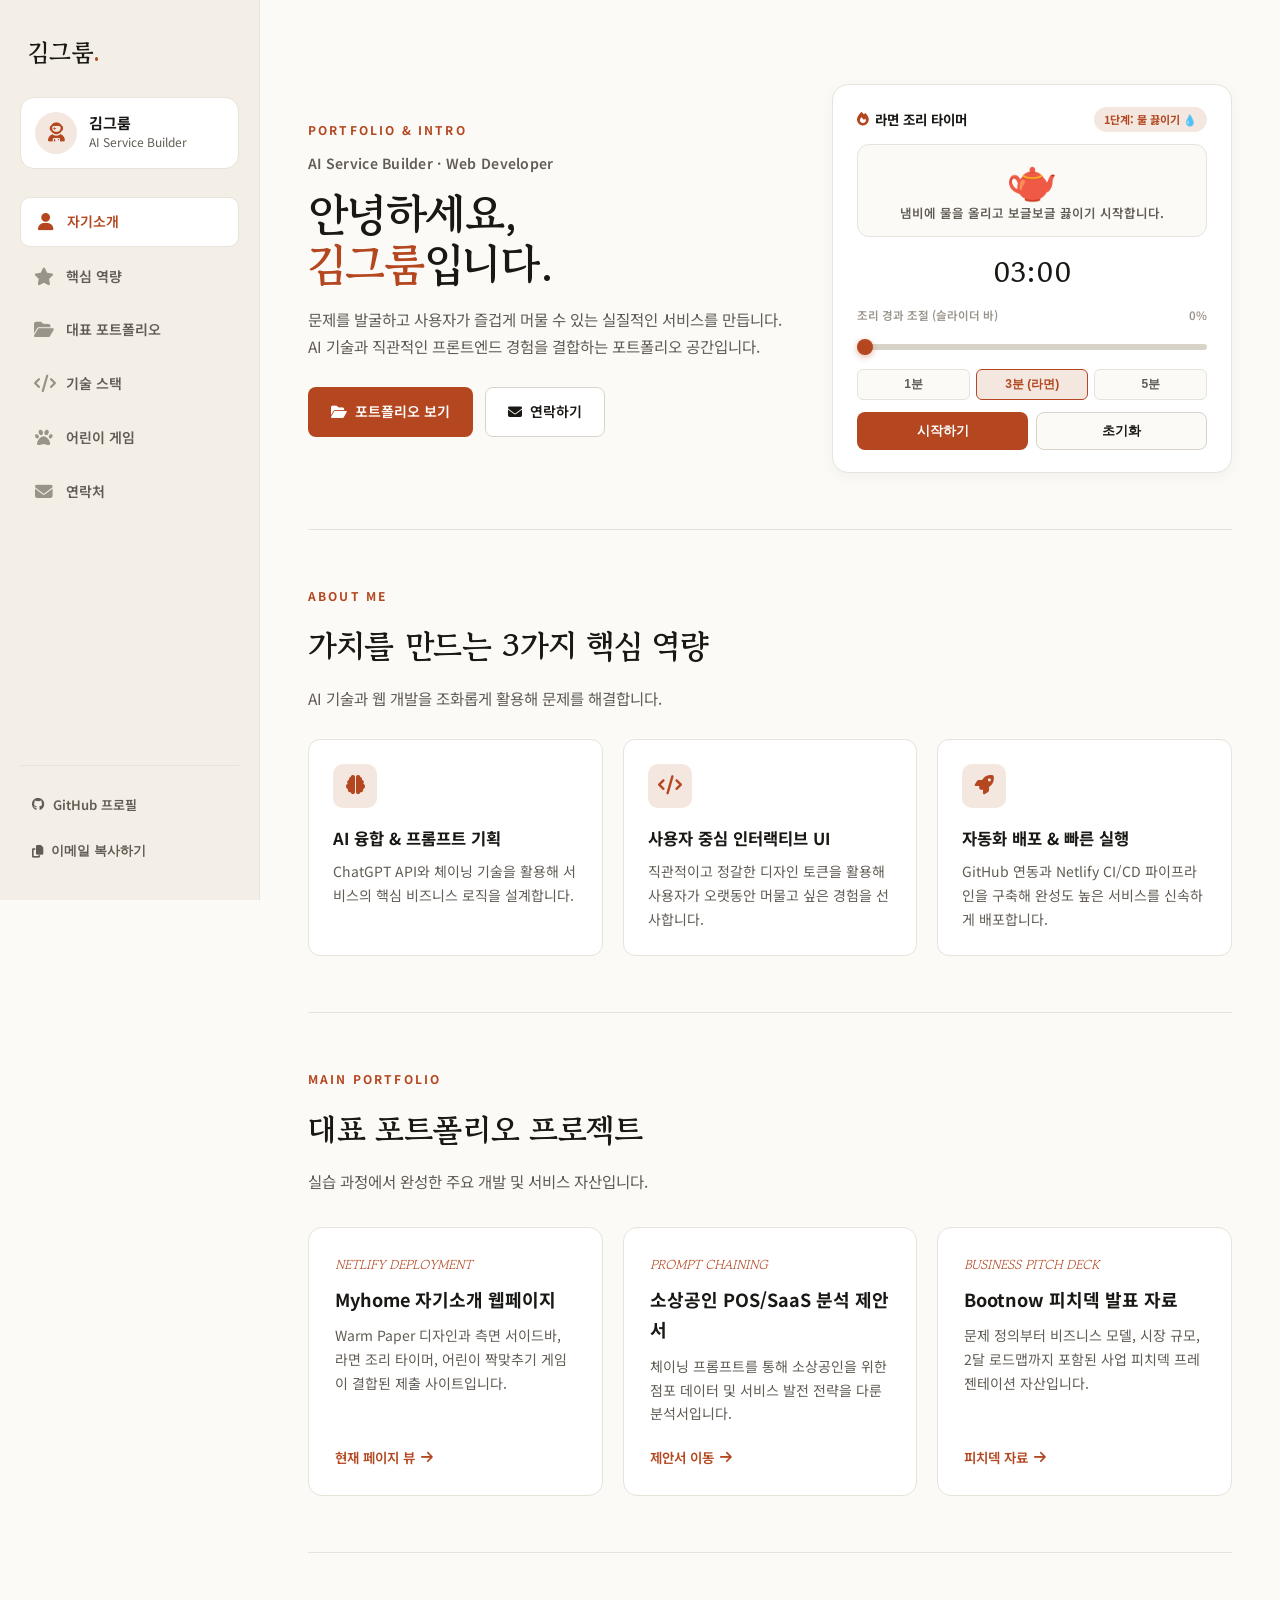
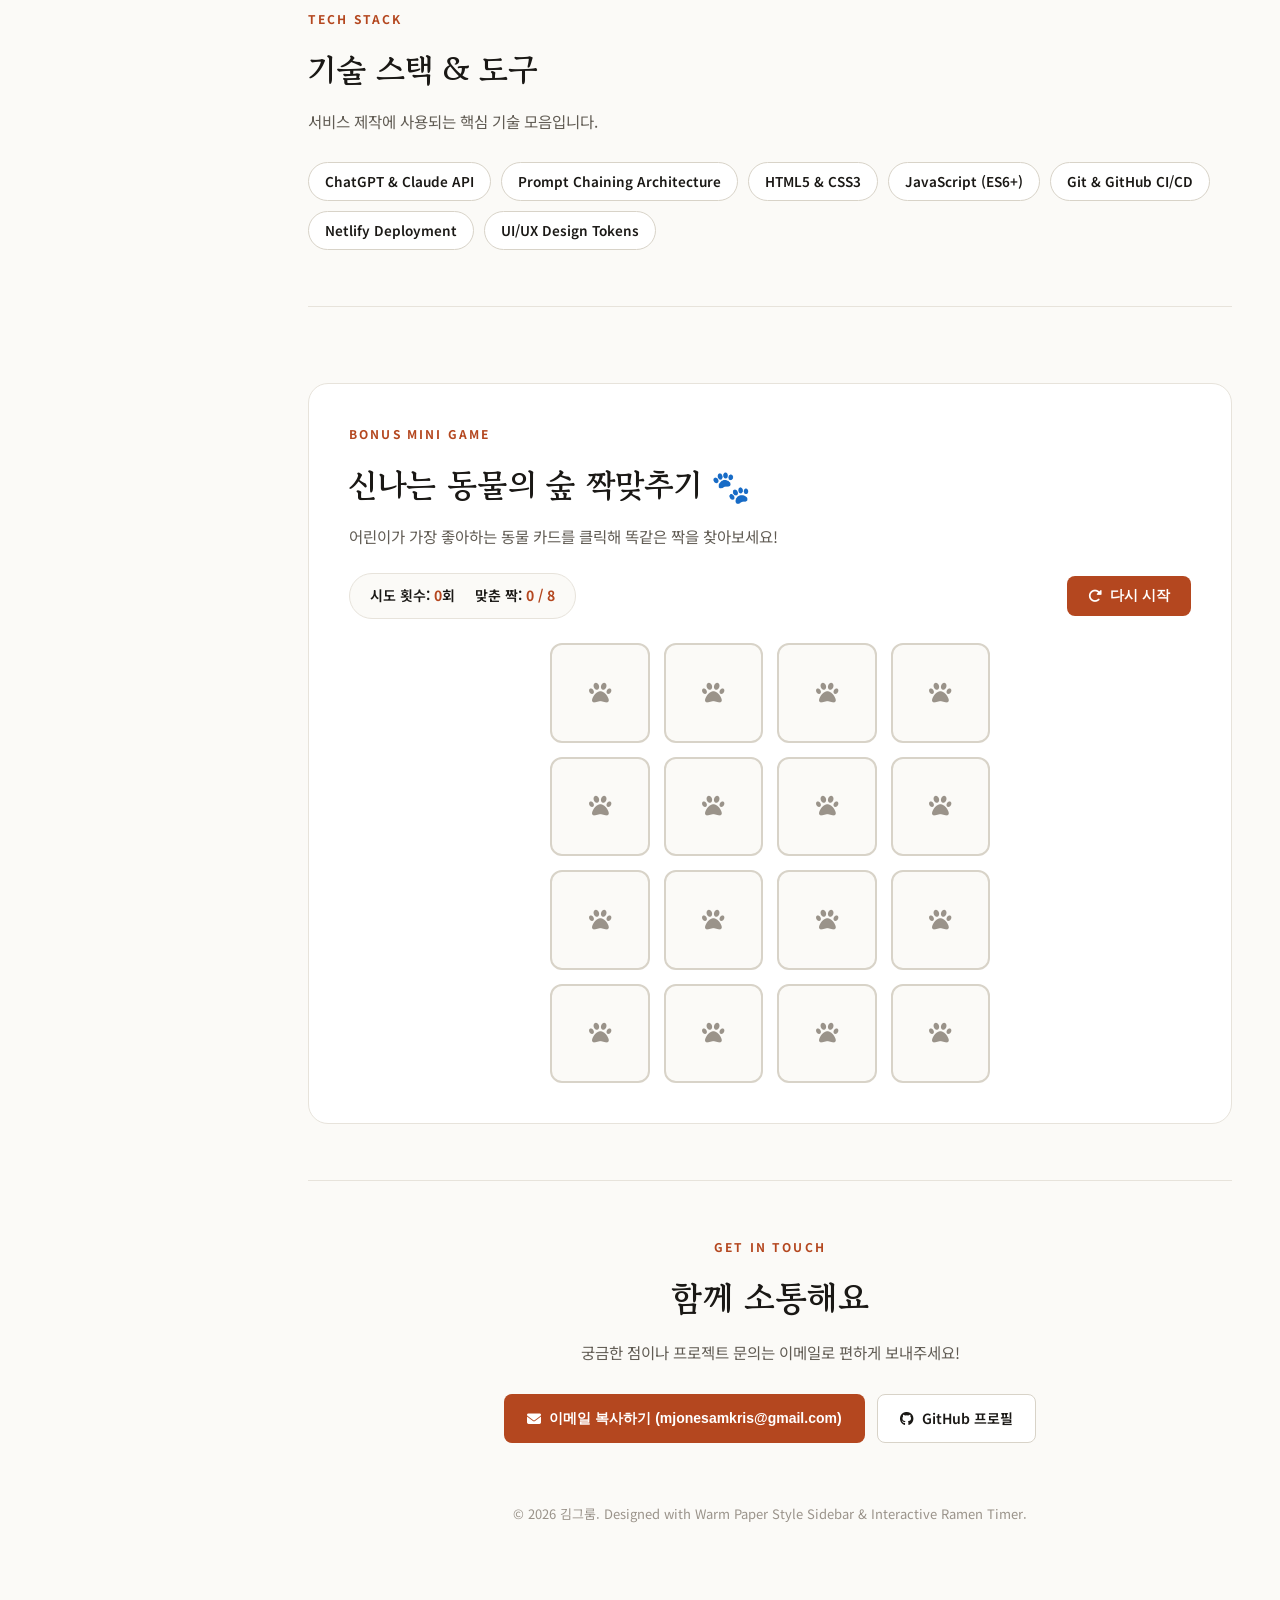
==== commit 2d56c7ad: "Position Ramen Timer Widget directly on the right side of Hero intro text" ====
--- a/Myhome/index.html
+++ b/Myhome/index.html
@@ -33,7 +33,7 @@
       --accent-green: #2e7d32;
       --serif: 'Georgia', 'Gowun Batang', serif;
       --sans: 'Pretendard', 'Noto Sans KR', sans-serif;
-      --sidebar-width: 270px;
+      --sidebar-width: 260px;
     }
 
     html {
@@ -91,7 +91,7 @@
       background: var(--panel);
       border: 1px solid var(--line);
       border-radius: 14px;
-      padding: 16px;
+      padding: 14px;
       display: flex;
       align-items: center;
       gap: 12px;
@@ -99,8 +99,8 @@
     }
 
     .sidebar-avatar {
-      width: 44px;
-      height: 44px;
+      width: 42px;
+      height: 42px;
       border-radius: 50%;
       background: var(--accent-soft);
       color: var(--accent);
@@ -199,7 +199,7 @@
     }
 
     .content-wrap {
-      max-width: 900px;
+      max-width: 940px;
       margin: 0 auto;
     }
 
@@ -231,22 +231,30 @@
       max-width: 640px;
     }
 
-    /* Hero Section */
+    /* Hero Section 2-Column Grid (Intro Left + Timer Right) */
     .hero {
-      padding: 32px 0 56px;
+      padding: 36px 0 56px;
+      border-bottom: 1px solid var(--line);
+    }
+
+    .hero-grid {
+      display: grid;
+      grid-template-columns: 1.1fr 0.9fr;
+      gap: 36px;
+      align-items: center;
     }
 
     .who {
       font-size: 14px;
       font-weight: 600;
       color: var(--sub);
-      margin-bottom: 14px;
+      margin-bottom: 12px;
       letter-spacing: 0.02em;
     }
 
     h1 {
       font-family: var(--serif);
-      font-size: 46px;
+      font-size: 44px;
       line-height: 1.14;
       font-weight: 700;
       letter-spacing: -0.02em;
@@ -259,9 +267,8 @@
     }
 
     .tagline {
-      font-size: 16.5px;
+      font-size: 15.5px;
       color: var(--sub);
-      max-width: 580px;
       margin-bottom: 28px;
     }
 
@@ -274,7 +281,7 @@
     .btn {
       font-size: 14px;
       font-weight: 600;
-      padding: 12px 24px;
+      padding: 12px 22px;
       border-radius: 8px;
       transition: all 0.2s;
       border: 1px solid transparent;
@@ -304,6 +311,147 @@
       background: #fff;
       border-color: var(--ink);
     }
+
+    /* SLEEK TIMER WIDGET (Positioned Right in Hero) */
+    .timer-widget-card {
+      background: var(--panel);
+      border: 1px solid var(--line);
+      border-radius: 16px;
+      padding: 22px 24px;
+      box-shadow: 0 4px 16px rgba(26, 24, 21, 0.04);
+    }
+
+    .ct-head {
+      display: flex;
+      justify-content: space-between;
+      align-items: center;
+      margin-bottom: 12px;
+    }
+
+    .ct-title {
+      font-size: 13.5px;
+      font-weight: 700;
+      color: var(--ink);
+      display: flex;
+      align-items: center;
+      gap: 6px;
+    }
+
+    .ct-stage-badge {
+      font-size: 11px;
+      font-weight: 700;
+      color: var(--accent);
+      background: var(--accent-soft);
+      padding: 3px 10px;
+      border-radius: 999px;
+    }
+
+    .cooking-visual-box {
+      text-align: center;
+      padding: 12px;
+      background: var(--paper);
+      border: 1px solid var(--line);
+      border-radius: 12px;
+      margin-bottom: 12px;
+    }
+
+    .cooking-emoji {
+      font-size: 2.6rem;
+      line-height: 1;
+      margin-bottom: 4px;
+      transition: transform 0.3s ease;
+    }
+
+    .cooking-desc {
+      font-size: 12.5px;
+      font-weight: 600;
+      color: var(--sub);
+    }
+
+    .ct-time-display {
+      font-family: var(--serif);
+      font-size: 28px;
+      font-weight: 700;
+      color: var(--ink);
+      margin-bottom: 10px;
+      text-align: center;
+    }
+
+    .scrubber-wrap {
+      margin-bottom: 12px;
+    }
+
+    .scrubber-wrap label {
+      display: flex;
+      justify-content: space-between;
+      font-size: 11.5px;
+      font-weight: 600;
+      color: var(--soft);
+      margin-bottom: 4px;
+    }
+
+    .time-slider {
+      width: 100%;
+      height: 6px;
+      -webkit-appearance: none;
+      background: var(--line2);
+      border-radius: 99px;
+      outline: none;
+      cursor: pointer;
+    }
+
+    .time-slider::-webkit-slider-thumb {
+      -webkit-appearance: none;
+      width: 16px;
+      height: 16px;
+      border-radius: 50%;
+      background: var(--accent);
+      cursor: pointer;
+      box-shadow: 0 2px 6px rgba(180,71,31,0.4);
+    }
+
+    .ct-presets {
+      display: flex;
+      gap: 6px;
+      margin-bottom: 12px;
+    }
+
+    .ct-presets button {
+      flex: 1;
+      font-size: 12px;
+      font-weight: 600;
+      color: var(--sub);
+      background: var(--paper);
+      border: 1px solid var(--line);
+      border-radius: 6px;
+      padding: 6px 0;
+      cursor: pointer;
+    }
+
+    .ct-presets button:hover, .ct-presets button.on {
+      border-color: var(--accent);
+      color: var(--accent);
+      background: var(--accent-soft);
+    }
+
+    .ct-controls {
+      display: flex;
+      gap: 8px;
+    }
+
+    .ct-controls button {
+      flex: 1;
+      font-size: 13px;
+      font-weight: 700;
+      padding: 9px 0;
+      border-radius: 8px;
+      cursor: pointer;
+      border: 1px solid transparent;
+    }
+
+    #ctStart { background: var(--accent); color: #fff; }
+    #ctStart:hover { background: #9c3d1a; }
+    #ctReset { background: var(--paper); color: var(--ink); border-color: var(--line2); }
 
     /* About Section Cards */
     .about-grid {
@@ -426,148 +574,6 @@
       color: var(--accent);
       background: var(--accent-soft);
     }
-
-    /* CREATIVE RAMEN COOKING TIMER SECTION */
-    .timer-section-card {
-      background: var(--panel);
-      border: 1px solid var(--line);
-      border-radius: 18px;
-      padding: 32px;
-      max-width: 580px;
-      margin-top: 28px;
-    }
-
-    .ct-head {
-      display: flex;
-      justify-content: space-between;
-      align-items: center;
-      margin-bottom: 16px;
-    }
-
-    .ct-title {
-      font-size: 15px;
-      font-weight: 700;
-      color: var(--ink);
-      display: flex;
-      align-items: center;
-      gap: 8px;
-    }
-
-    .ct-stage-badge {
-      font-size: 12px;
-      font-weight: 700;
-      color: var(--accent);
-      background: var(--accent-soft);
-      padding: 4px 12px;
-      border-radius: 999px;
-    }
-
-    .cooking-visual-box {
-      text-align: center;
-      padding: 20px;
-      background: var(--paper);
-      border: 1px solid var(--line);
-      border-radius: 14px;
-      margin-bottom: 18px;
-    }
-
-    .cooking-emoji {
-      font-size: 3.5rem;
-      line-height: 1;
-      margin-bottom: 8px;
-      transition: transform 0.3s ease;
-    }
-
-    .cooking-desc {
-      font-size: 13.5px;
-      font-weight: 600;
-      color: var(--sub);
-    }
-
-    .ct-time-display {
-      font-family: var(--serif);
-      font-size: 34px;
-      font-weight: 700;
-      color: var(--ink);
-      margin-bottom: 14px;
-      text-align: center;
-    }
-
-    .scrubber-wrap {
-      margin-bottom: 18px;
-    }
-
-    .scrubber-wrap label {
-      display: flex;
-      justify-content: space-between;
-      font-size: 12px;
-      font-weight: 600;
-      color: var(--soft);
-      margin-bottom: 6px;
-    }
-
-    .time-slider {
-      width: 100%;
-      height: 6px;
-      -webkit-appearance: none;
-      background: var(--line2);
-      border-radius: 99px;
-      outline: none;
-      cursor: pointer;
-    }
-
-    .time-slider::-webkit-slider-thumb {
-      -webkit-appearance: none;
-      width: 18px;
-      height: 18px;
-      border-radius: 50%;
-      background: var(--accent);
-      cursor: pointer;
-      box-shadow: 0 2px 6px rgba(180,71,31,0.4);
-    }
-
-    .ct-presets {
-      display: flex;
-      gap: 8px;
-      margin-bottom: 16px;
-    }
-
-    .ct-presets button {
-      flex: 1;
-      font-size: 13px;
-      font-weight: 600;
-      color: var(--sub);
-      background: var(--paper);
-      border: 1px solid var(--line);
-      border-radius: 8px;
-      padding: 8px 0;
-      cursor: pointer;
-    }
-
-    .ct-presets button:hover, .ct-presets button.on {
-      border-color: var(--accent);
-      color: var(--accent);
-      background: var(--accent-soft);
-    }
-
-    .ct-controls {
-      display: flex;
-      gap: 10px;
-    }
-
-    .ct-controls button {
-      flex: 1;
-      font-size: 14px;
-      font-weight: 700;
-      padding: 10px 0;
-      border-radius: 8px;
-      cursor: pointer;
-      border: 1px solid transparent;
-    }
-
-    #ctStart { background: var(--accent); color: #fff; }
-    #ctStart:hover { background: #9c3d1a; }
-    #ctReset { background: var(--paper); color: var(--ink); border-color: var(--line2); }
 
     /* KID-FRIENDLY GAME AT THE BOTTOM */
     .game-section {
@@ -725,6 +731,7 @@
         max-width: 100%;
         padding: 24px 20px 60px;
       }
+      .hero-grid { grid-template-columns: 1fr; }
       .about-grid, .projects-grid { grid-template-columns: 1fr; }
       h1 { font-size: 36px; }
     }
@@ -747,10 +754,10 @@
 
     <!-- Navigation Menu -->
     <ul class="sidebar-menu">
-      <li><a href="#about" class="active"><i class="fa-solid fa-user"></i> 자기소개</a></li>
+      <li><a href="#present" class="active"><i class="fa-solid fa-user"></i> 자기소개</a></li>
+      <li><a href="#about"><i class="fa-solid fa-star"></i> 핵심 역량</a></li>
       <li><a href="#projects"><i class="fa-solid fa-folder-open"></i> 대표 포트폴리오</a></li>
       <li><a href="#skills"><i class="fa-solid fa-code"></i> 기술 스택</a></li>
-      <li><a href="#timer-section"><i class="fa-solid fa-fire"></i> 라면 조리 타이머</a></li>
       <li><a href="#game-section"><i class="fa-solid fa-paw"></i> 어린이 게임</a></li>
       <li><a href="#contact"><i class="fa-solid fa-envelope"></i> 연락처</a></li>
     </ul>
@@ -770,18 +777,68 @@
   <main class="main-content">
     <div class="content-wrap">
 
-      <!-- HERO SECTION -->
+      <!-- HERO SECTION (Left Intro + Right Timer Widget) -->
       <section class="hero" id="present">
-        <div class="overline">PORTFOLIO & INTRO</div>
-        <p class="who">AI Service Builder · Web Developer</p>
-        <h1>안녕하세요,<br><em>김그룸</em>입니다.</h1>
-        <p class="tagline">
-          문제를 발굴하고 사용자가 즐겁게 머물 수 있는 실질적인 서비스를 만듭니다. 
-          AI 기술과 직관적인 프론트엔드 경험을 결합하는 포트폴리오 공간입니다.
-        </p>
-        <div class="cta">
-          <a class="btn p" href="#projects"><i class="fa-solid fa-folder-open"></i> 포트폴리오 보기</a>
-          <a class="btn s" href="#contact"><i class="fa-solid fa-envelope"></i> 연락하기</a>
+        <div class="hero-grid">
+
+          <!-- LEFT: INTRO TEXT -->
+          <div class="hero-left">
+            <div class="overline">PORTFOLIO & INTRO</div>
+            <p class="who">AI Service Builder · Web Developer</p>
+            <h1>안녕하세요,<br><em>김그룸</em>입니다.</h1>
+            <p class="tagline">
+              문제를 발굴하고 사용자가 즐겁게 머물 수 있는 실질적인 서비스를 만듭니다. 
+              AI 기술과 직관적인 프론트엔드 경험을 결합하는 포트폴리오 공간입니다.
+            </p>
+            <div class="cta">
+              <a class="btn p" href="#projects"><i class="fa-solid fa-folder-open"></i> 포트폴리오 보기</a>
+              <a class="btn s" href="#contact"><i class="fa-solid fa-envelope"></i> 연락하기</a>
+            </div>
+          </div>
+
+          <!-- RIGHT: RAMEN TIMER WIDGET (Hero 오른쪽에 위치!) -->
+          <div class="hero-right">
+            <div class="timer-widget-card">
+              <div class="ct-head">
+                <div class="ct-title">
+                  <i class="fa-solid fa-fire" style="color: var(--accent);"></i> 라면 조리 타이머
+                </div>
+                <span class="ct-stage-badge" id="ramen-stage-name">1단계: 물 끓이기 💧</span>
+              </div>
+
+              <!-- Visual Stage Box -->
+              <div class="cooking-visual-box">
+                <div class="cooking-emoji" id="ramen-emoji">🫖</div>
+                <div class="cooking-desc" id="ramen-desc">냄비에 물을 올리고 끓이기 시작합니다!</div>
+              </div>
+
+              <!-- Digital Countdown Display -->
+              <div class="ct-time-display" id="ctDisplay">03:00</div>
+
+              <!-- Range Slider Scrubber (스크롤로 변화 미리보기) -->
+              <div class="scrubber-wrap">
+                <label>
+                  <span>조리 경과 조절 (슬라이더 바)</span>
+                  <span id="slider-pct">0%</span>
+                </label>
+                <input type="range" class="time-slider" id="timeScrubber" min="0" max="100" value="0" oninput="onScrubberChange(this.value)">
+              </div>
+
+              <!-- Presets -->
+              <div class="ct-presets">
+                <button data-sec="60" onclick="setTimerSec(60, this)">1분</button>
+                <button data-sec="180" class="on" onclick="setTimerSec(180, this)">3분 (라면)</button>
+                <button data-sec="300" onclick="setTimerSec(300, this)">5분</button>
+              </div>
+
+              <!-- Controls -->
+              <div class="ct-controls">
+                <button id="ctStart" onclick="toggleTimer()">시작하기</button>
+                <button id="ctReset" onclick="resetTimer()">초기화</button>
+              </div>
+            </div>
+          </div>
+
         </div>
       </section>
 
@@ -865,54 +922,7 @@
         </div>
       </section>
 
-      <!-- SECTION 4: CREATIVE RAMEN COOKING TIMER -->
-      <section id="timer-section">
-        <div class="overline">INNOVATIVE TIMER</div>
-        <h2 class="title">보글보글 라면 조리 타이머 🍜</h2>
-        <p class="lead">시간의 흐름에 따라 라면이 맛있게 익어갑니다. 슬라이더 바를 움직여 단계별 변화를 즉시 확인해 보세요!</p>
-
-        <div class="timer-section-card">
-          <div class="ct-head">
-            <div class="ct-title">
-              <i class="fa-solid fa-fire" style="color: var(--accent);"></i> 라면 조리 타이머
-            </div>
-            <span class="ct-stage-badge" id="ramen-stage-name">1단계: 물 끓이기 💧</span>
-          </div>
-
-          <!-- Visual Stage Box -->
-          <div class="cooking-visual-box">
-            <div class="cooking-emoji" id="ramen-emoji">🫖</div>
-            <div class="cooking-desc" id="ramen-desc">냄비에 물을 올리고 보글보글 끓이기 시작합니다!</div>
-          </div>
-
-          <!-- Digital Countdown Display -->
-          <div class="ct-time-display" id="ctDisplay">03:00</div>
-
-          <!-- Range Slider Scrubber (스크롤로 변화 미리보기) -->
-          <div class="scrubber-wrap">
-            <label>
-              <span>조리 경과 조절 (슬라이더 바)</span>
-              <span id="slider-pct">0%</span>
-            </label>
-            <input type="range" class="time-slider" id="timeScrubber" min="0" max="100" value="0" oninput="onScrubberChange(this.value)">
-          </div>
-
-          <!-- Presets -->
-          <div class="ct-presets">
-            <button data-sec="60" onclick="setTimerSec(60, this)">1분</button>
-            <button data-sec="180" class="on" onclick="setTimerSec(180, this)">3분 (라면)</button>
-            <button data-sec="300" onclick="setTimerSec(300, this)">5분</button>
-          </div>
-
-          <!-- Controls -->
-          <div class="ct-controls">
-            <button id="ctStart" onclick="toggleTimer()">시작하기</button>
-            <button id="ctReset" onclick="resetTimer()">초기화</button>
-          </div>
-        </div>
-      </section>
-
-      <!-- SECTION 5: KID-FRIENDLY MINI GAME (하단 보너스 영역) -->
+      <!-- SECTION 4: KID-FRIENDLY MINI GAME (하단 보너스 영역) -->
       <section id="game-section">
         <div class="game-section">
           <div class="overline">BONUS MINI GAME</div>
@@ -938,7 +948,7 @@
         </div>
       </section>
 
-      <!-- SECTION 6: CONTACT -->
+      <!-- SECTION 5: CONTACT -->
       <section id="contact" style="text-align: center; border-bottom: none; padding-bottom: 20px;">
         <div class="overline">GET IN TOUCH</div>
         <h2 class="title" style="font-size: 34px;">함께 소통해요</h2>
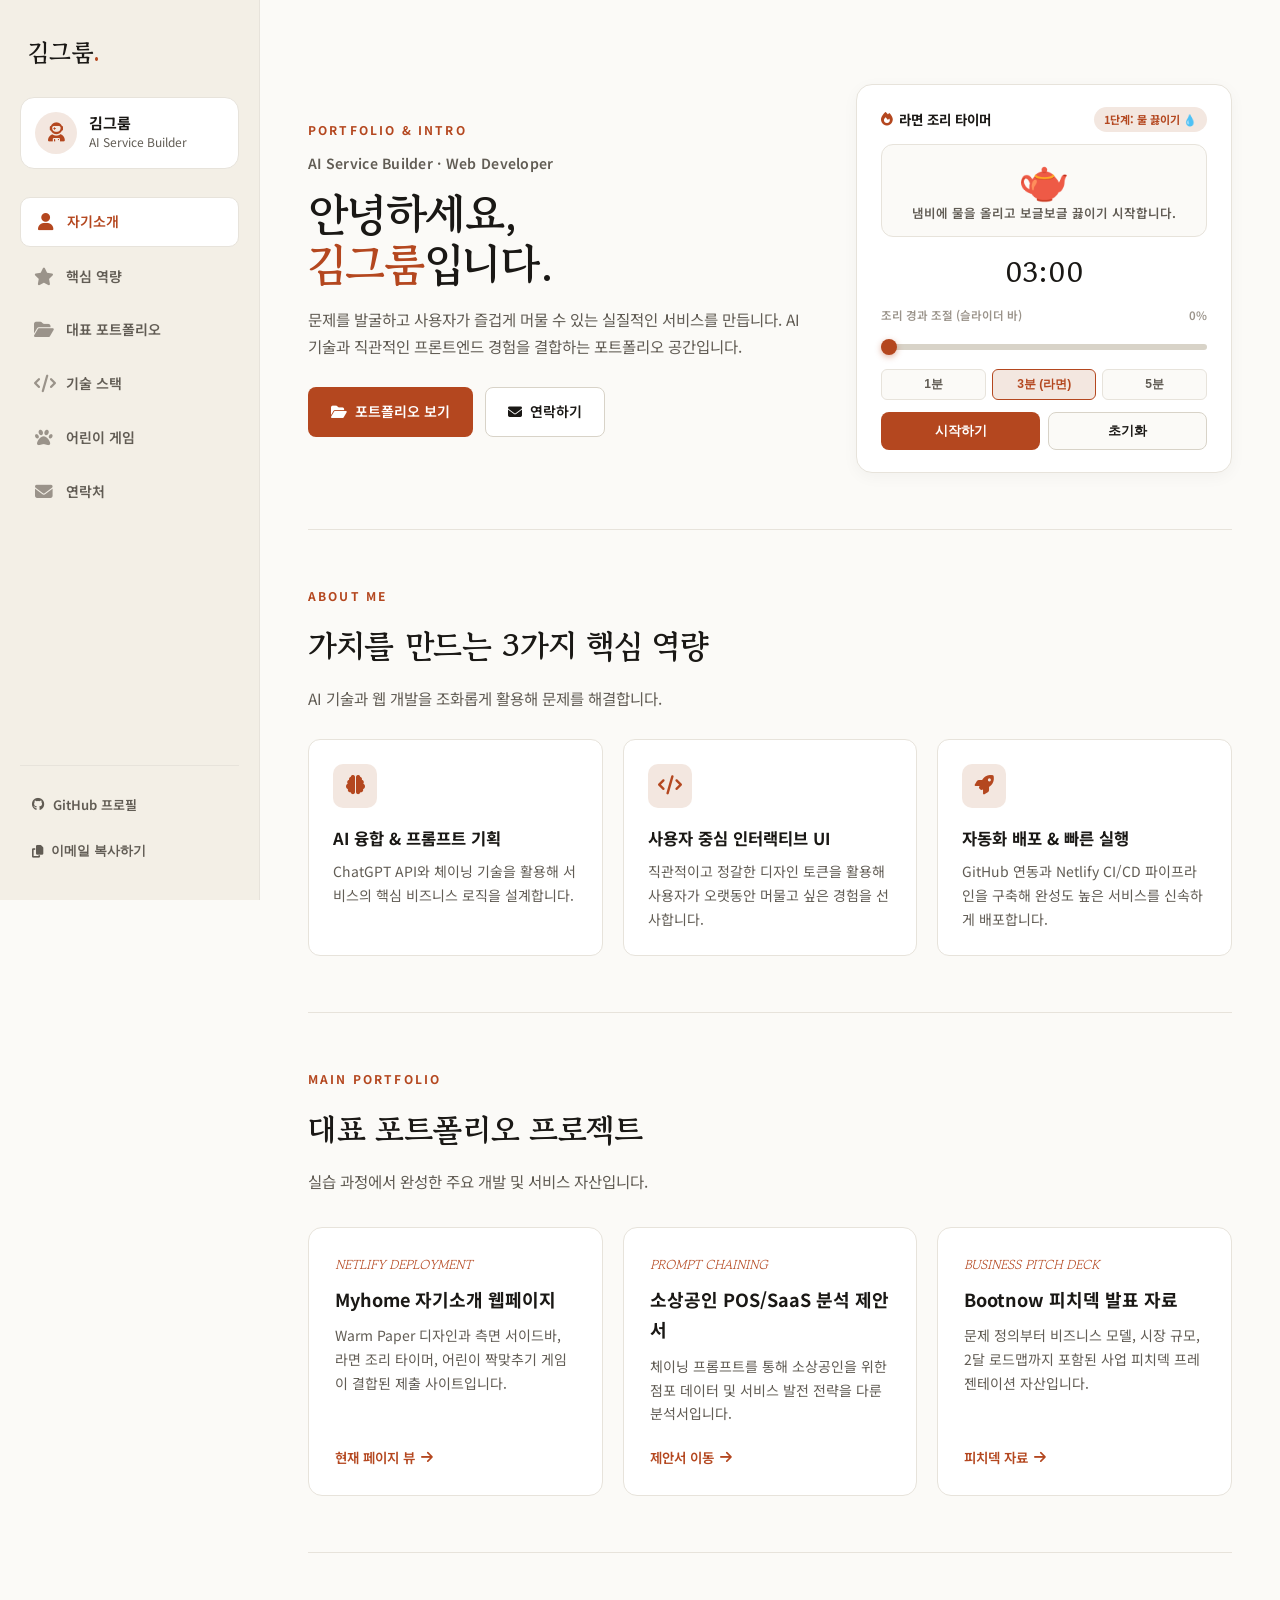
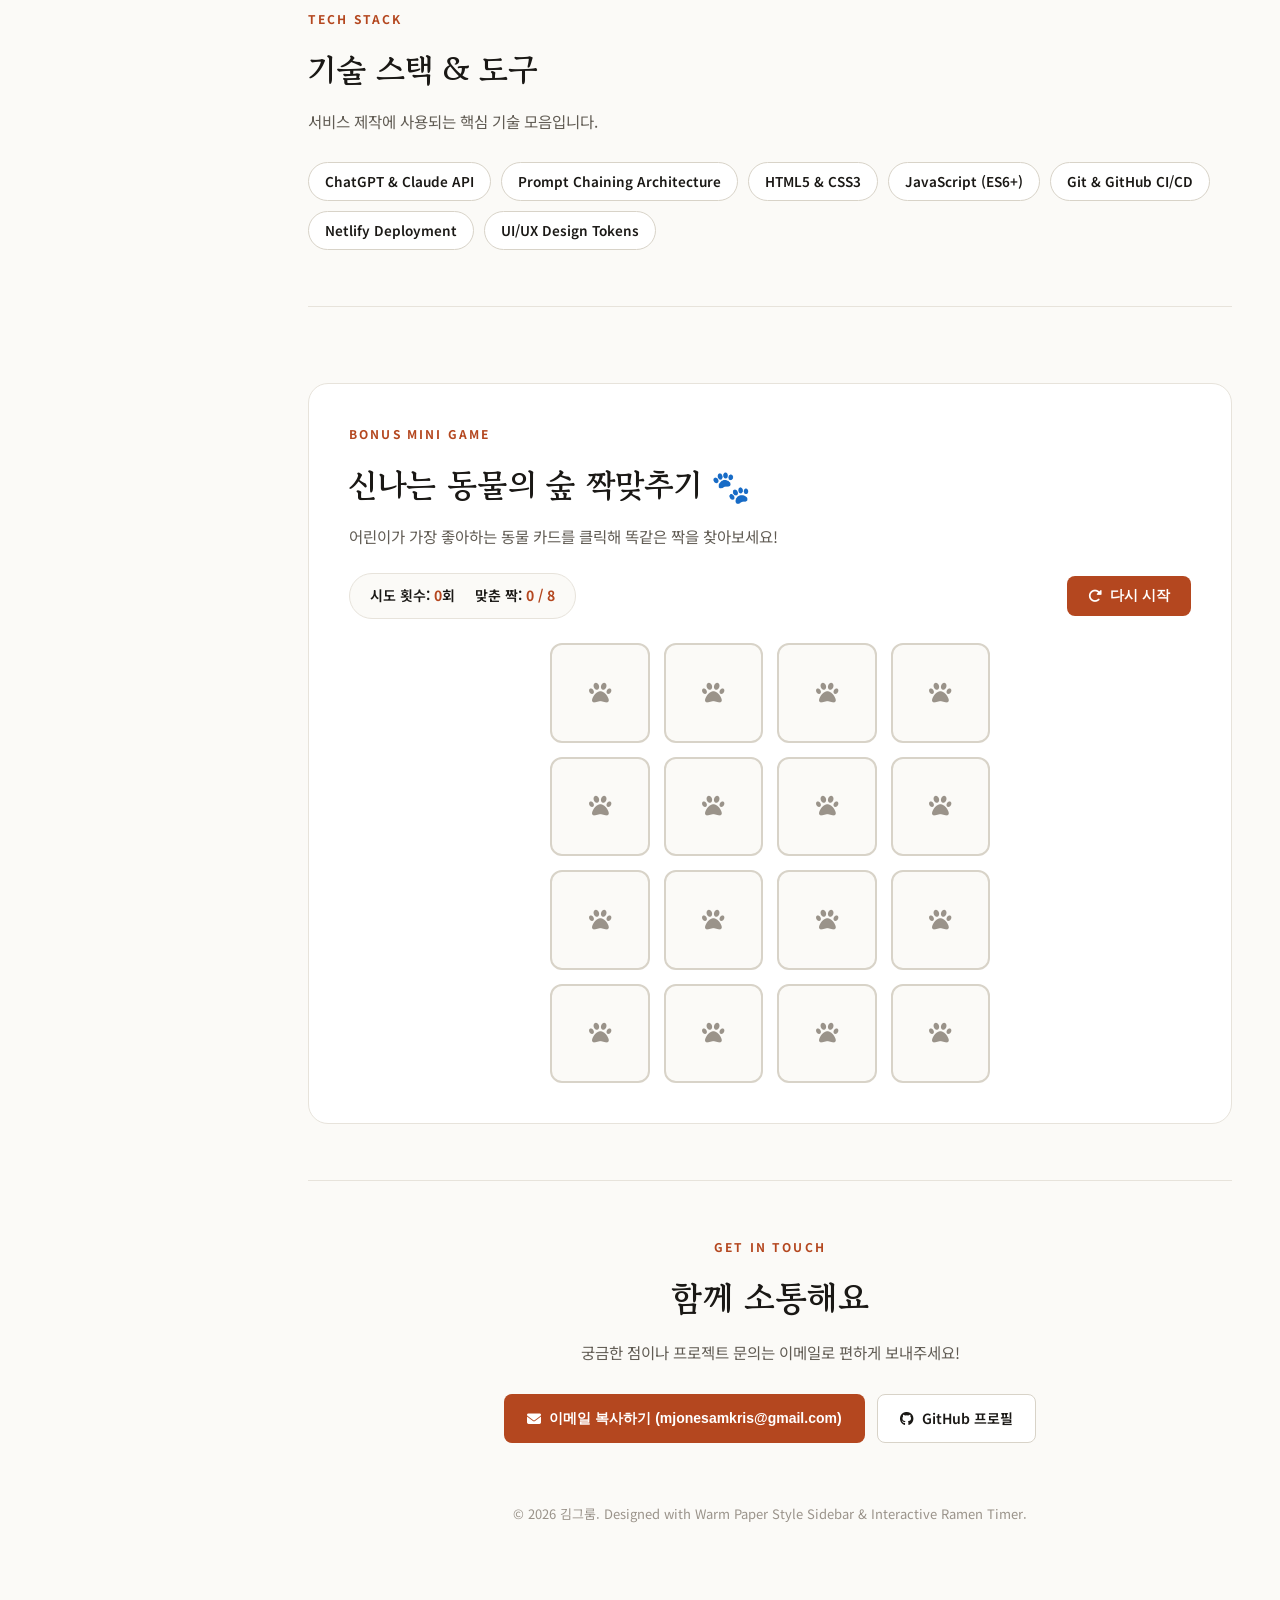
==== commit c0786075: "Fix Hero 2-column grid layout so Ramen Timer Widget is directly on the right side of intro text" ====
--- a/Myhome/index.html
+++ b/Myhome/index.html
@@ -199,7 +199,7 @@
     }
 
     .content-wrap {
-      max-width: 940px;
+      max-width: 1040px;
       margin: 0 auto;
     }
 
@@ -239,8 +239,8 @@
 
     .hero-grid {
       display: grid;
-      grid-template-columns: 1.1fr 0.9fr;
-      gap: 36px;
+      grid-template-columns: minmax(0, 1.15fr) minmax(320px, 0.85fr);
+      gap: 40px;
       align-items: center;
     }
 
@@ -796,7 +796,7 @@
             </div>
           </div>
 
-          <!-- RIGHT: RAMEN TIMER WIDGET (Hero 오른쪽에 위치!) -->
+          <!-- RIGHT: RAMEN TIMER WIDGET (Hero 우측에 완벽히 배치!) -->
           <div class="hero-right">
             <div class="timer-widget-card">
               <div class="ct-head">
@@ -809,7 +809,7 @@
               <!-- Visual Stage Box -->
               <div class="cooking-visual-box">
                 <div class="cooking-emoji" id="ramen-emoji">🫖</div>
-                <div class="cooking-desc" id="ramen-desc">냄비에 물을 올리고 끓이기 시작합니다!</div>
+                <div class="cooking-desc" id="ramen-desc">냄비에 물을 올리고 보글보글 끓이기 시작합니다!</div>
               </div>
 
               <!-- Digital Countdown Display -->
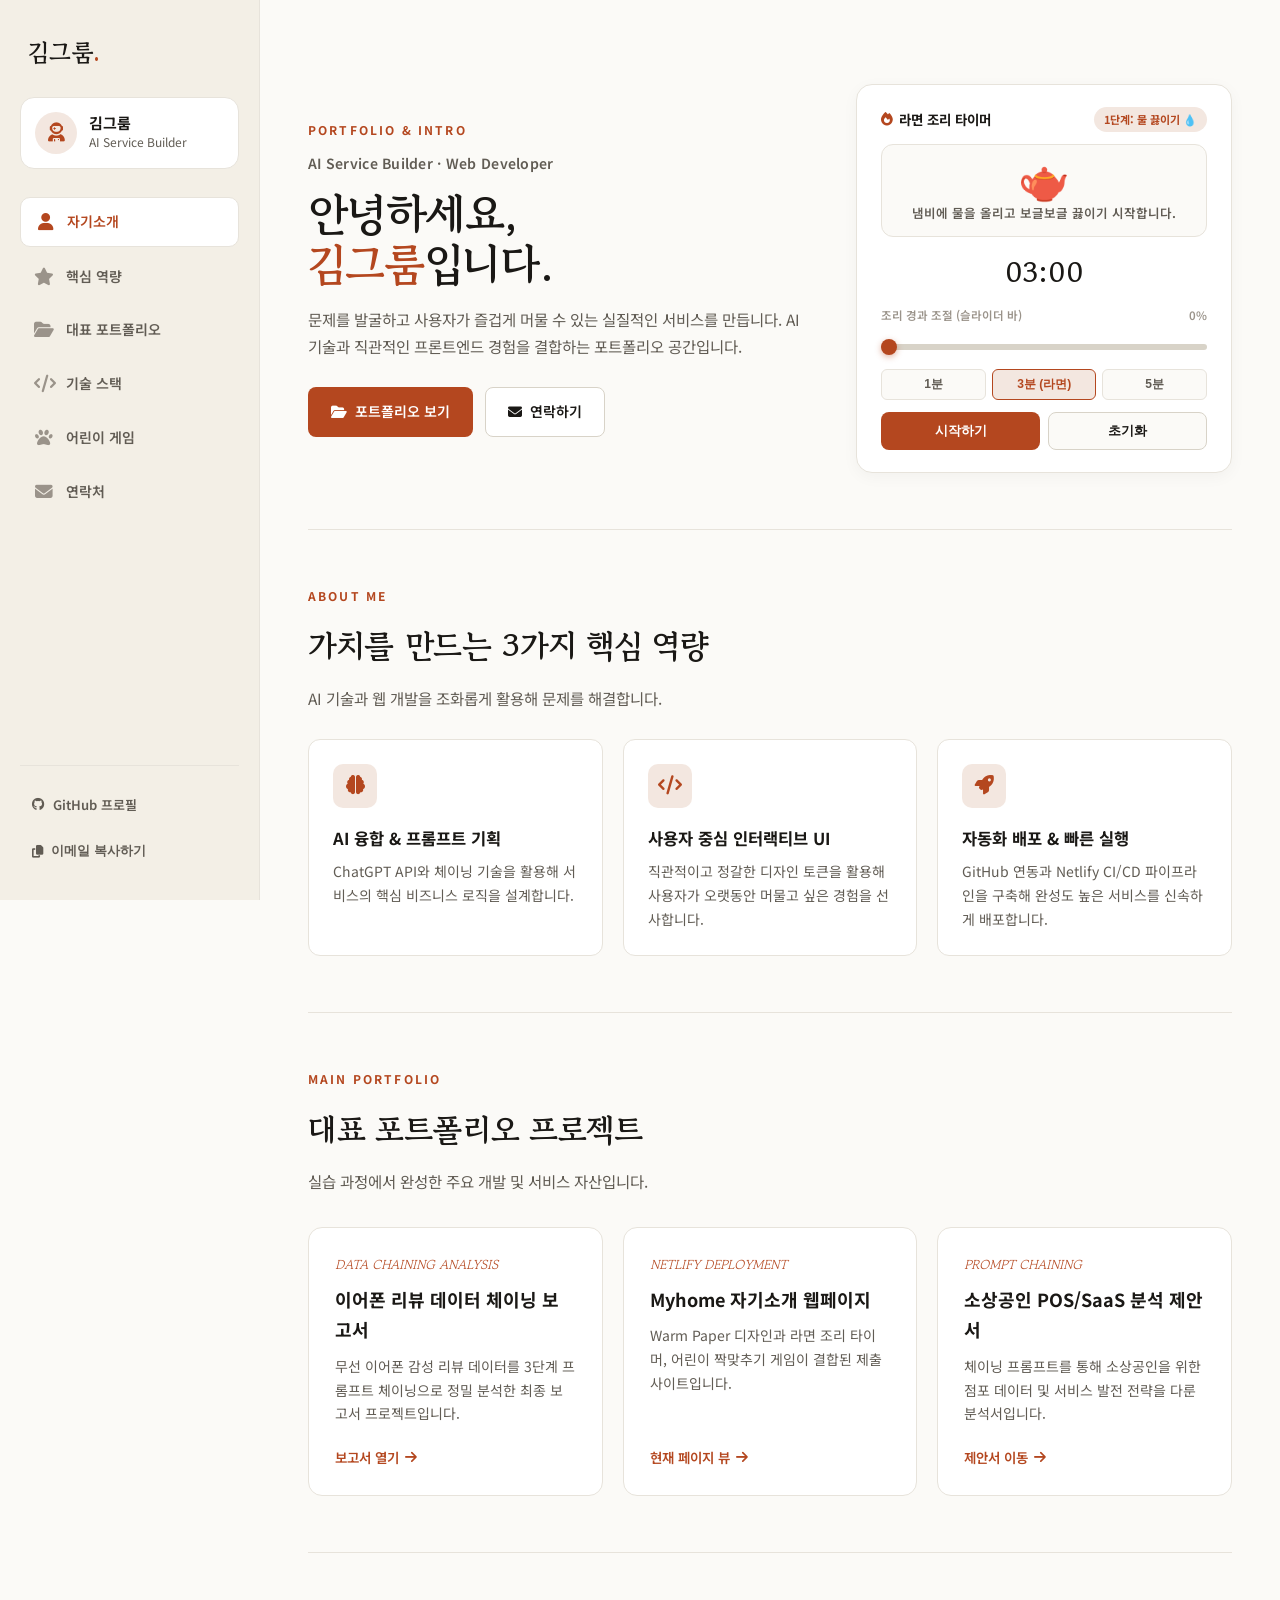
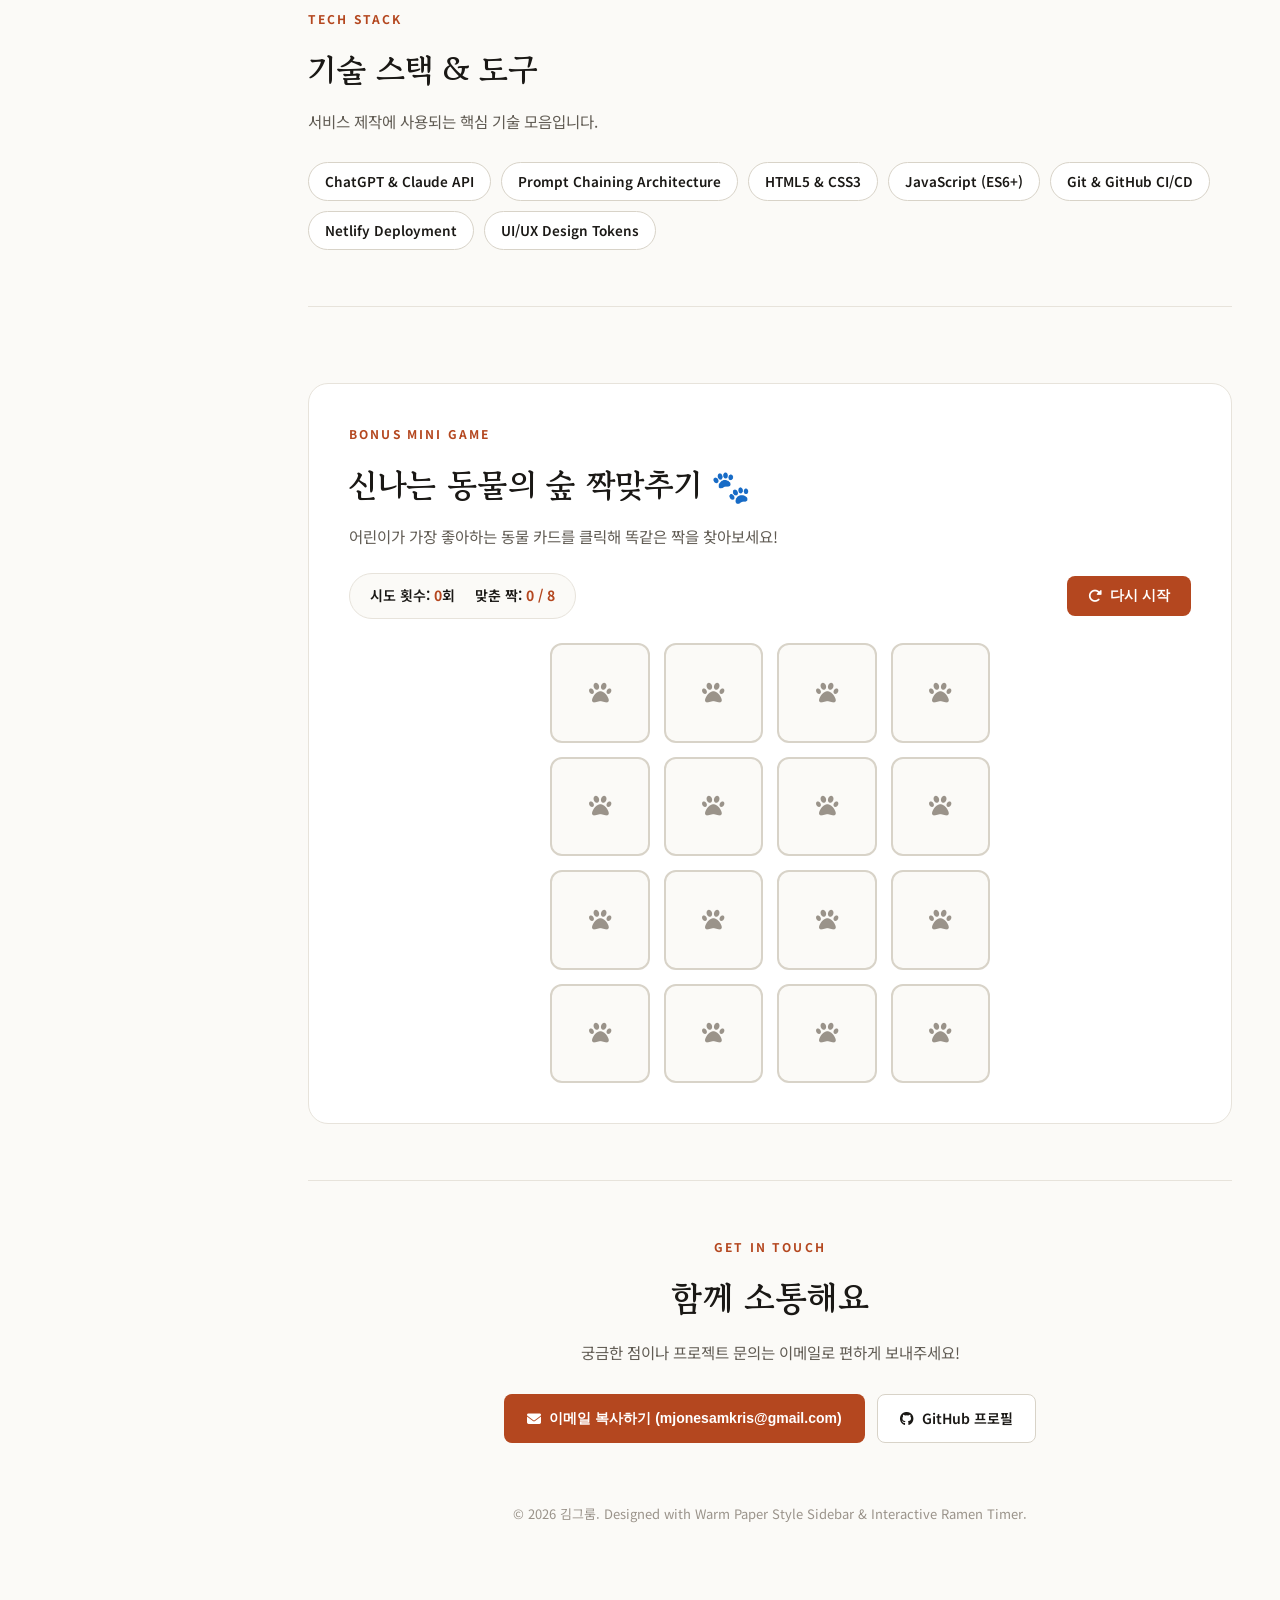
==== commit 95ab19a8: "Add review analysis report 07-27 to Myhome portfolio" ====
--- a/Myhome/index.html
+++ b/Myhome/index.html
@@ -877,10 +877,19 @@
 
         <div class="projects-grid">
           <div class="proj-card">
+            <div class="proj-tag">DATA CHAINING ANALYSIS</div>
+            <h3>이어폰 리뷰 데이터 체이닝 보고서</h3>
+            <p>
+              무선 이어폰 감성 리뷰 데이터를 3단계 프롬프트 체이닝으로 정밀 분석한 최종 보고서 프로젝트입니다.
+            </p>
+            <a href="07-27/review_analysis_result.html" target="_blank" class="proj-link">보고서 열기 <i class="fa-solid fa-arrow-right"></i></a>
+          </div>
+
+          <div class="proj-card">
             <div class="proj-tag">NETLIFY DEPLOYMENT</div>
             <h3>Myhome 자기소개 웹페이지</h3>
             <p>
-              Warm Paper 디자인과 측면 서이드바, 라면 조리 타이머, 어린이 짝맞추기 게임이 결합된 제출 사이트입니다.
+              Warm Paper 디자인과 라면 조리 타이머, 어린이 짝맞추기 게임이 결합된 제출 사이트입니다.
             </p>
             <a href="#" class="proj-link">현재 페이지 뷰 <i class="fa-solid fa-arrow-right"></i></a>
           </div>
@@ -891,16 +900,7 @@
             <p>
               체이닝 프롬프트를 통해 소상공인을 위한 점포 데이터 및 서비스 발전 전략을 다룬 분석서입니다.
             </p>
-            <a href="../07-28/index.html" class="proj-link">제안서 이동 <i class="fa-solid fa-arrow-right"></i></a>
-          </div>
-
-          <div class="proj-card">
-            <div class="proj-tag">BUSINESS PITCH DECK</div>
-            <h3>Bootnow 피치덱 발표 자료</h3>
-            <p>
-              문제 정의부터 비즈니스 모델, 시장 규모, 2달 로드맵까지 포함된 사업 피치덱 프레젠테이션 자산입니다.
-            </p>
-            <a href="../pitch_deck/" class="proj-link">피치덱 자료 <i class="fa-solid fa-arrow-right"></i></a>
+            <a href="07-28/index.html" class="proj-link">제안서 이동 <i class="fa-solid fa-arrow-right"></i></a>
           </div>
         </div>
       </section>
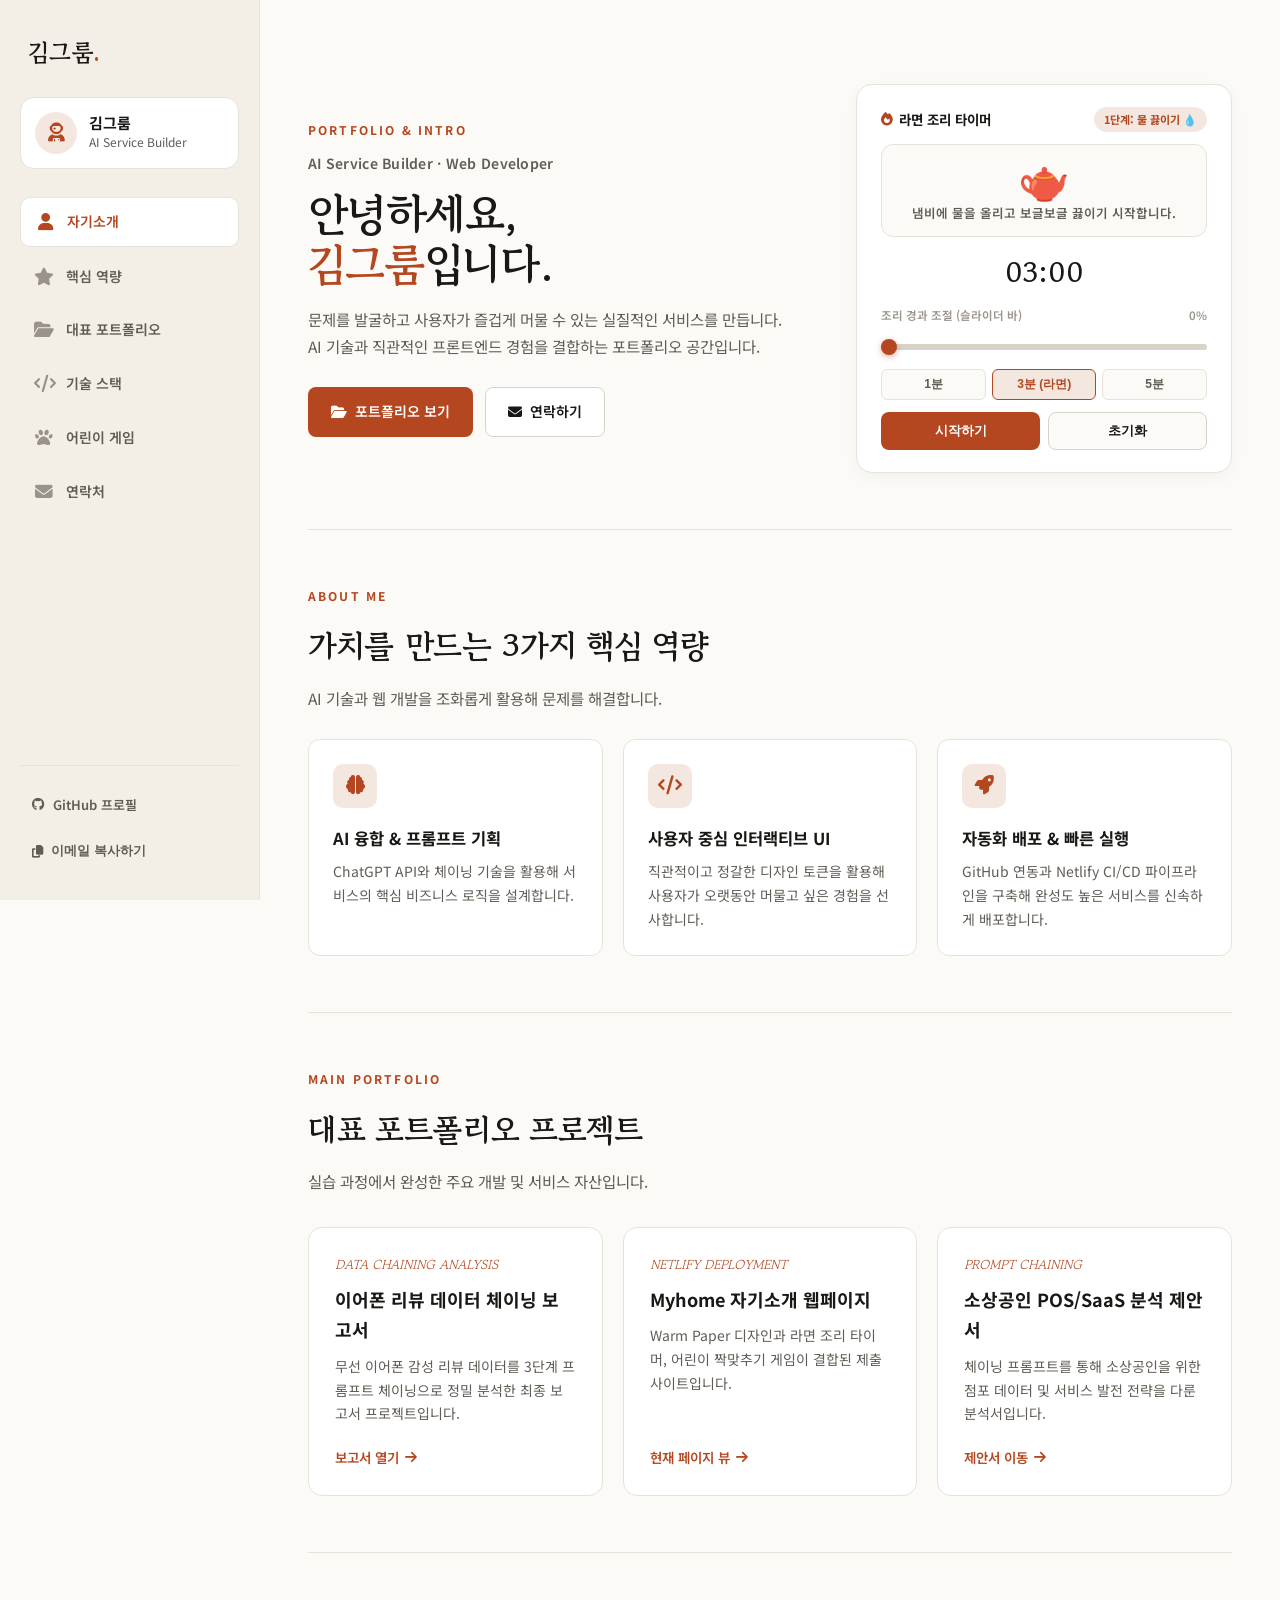
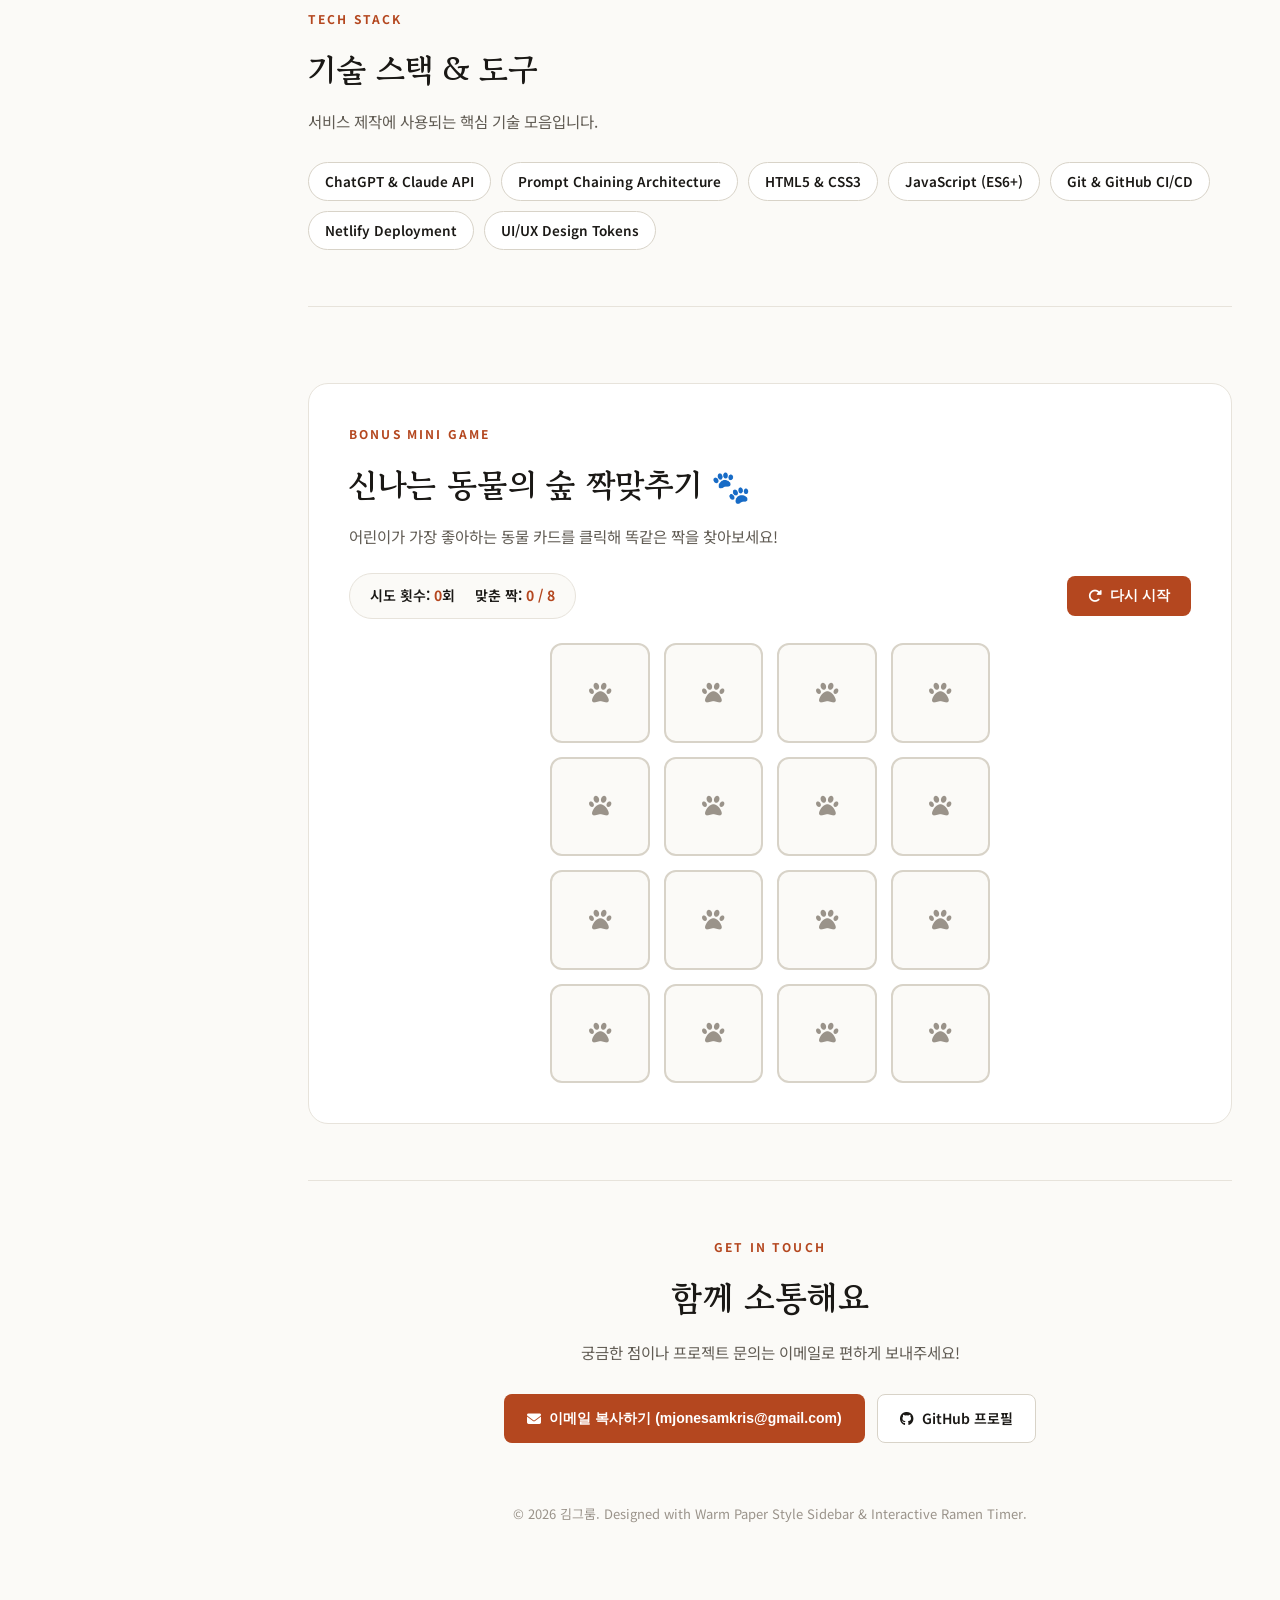
==== commit 5376209a: "Add line break after '서비스를 만듭니다.' in hero tagline" ====
--- a/Myhome/index.html
+++ b/Myhome/index.html
@@ -787,7 +787,7 @@
             <p class="who">AI Service Builder · Web Developer</p>
             <h1>안녕하세요,<br><em>김그룸</em>입니다.</h1>
             <p class="tagline">
-              문제를 발굴하고 사용자가 즐겁게 머물 수 있는 실질적인 서비스를 만듭니다. 
+              문제를 발굴하고 사용자가 즐겁게 머물 수 있는 실질적인 서비스를 만듭니다.<br />
               AI 기술과 직관적인 프론트엔드 경험을 결합하는 포트폴리오 공간입니다.
             </p>
             <div class="cta">
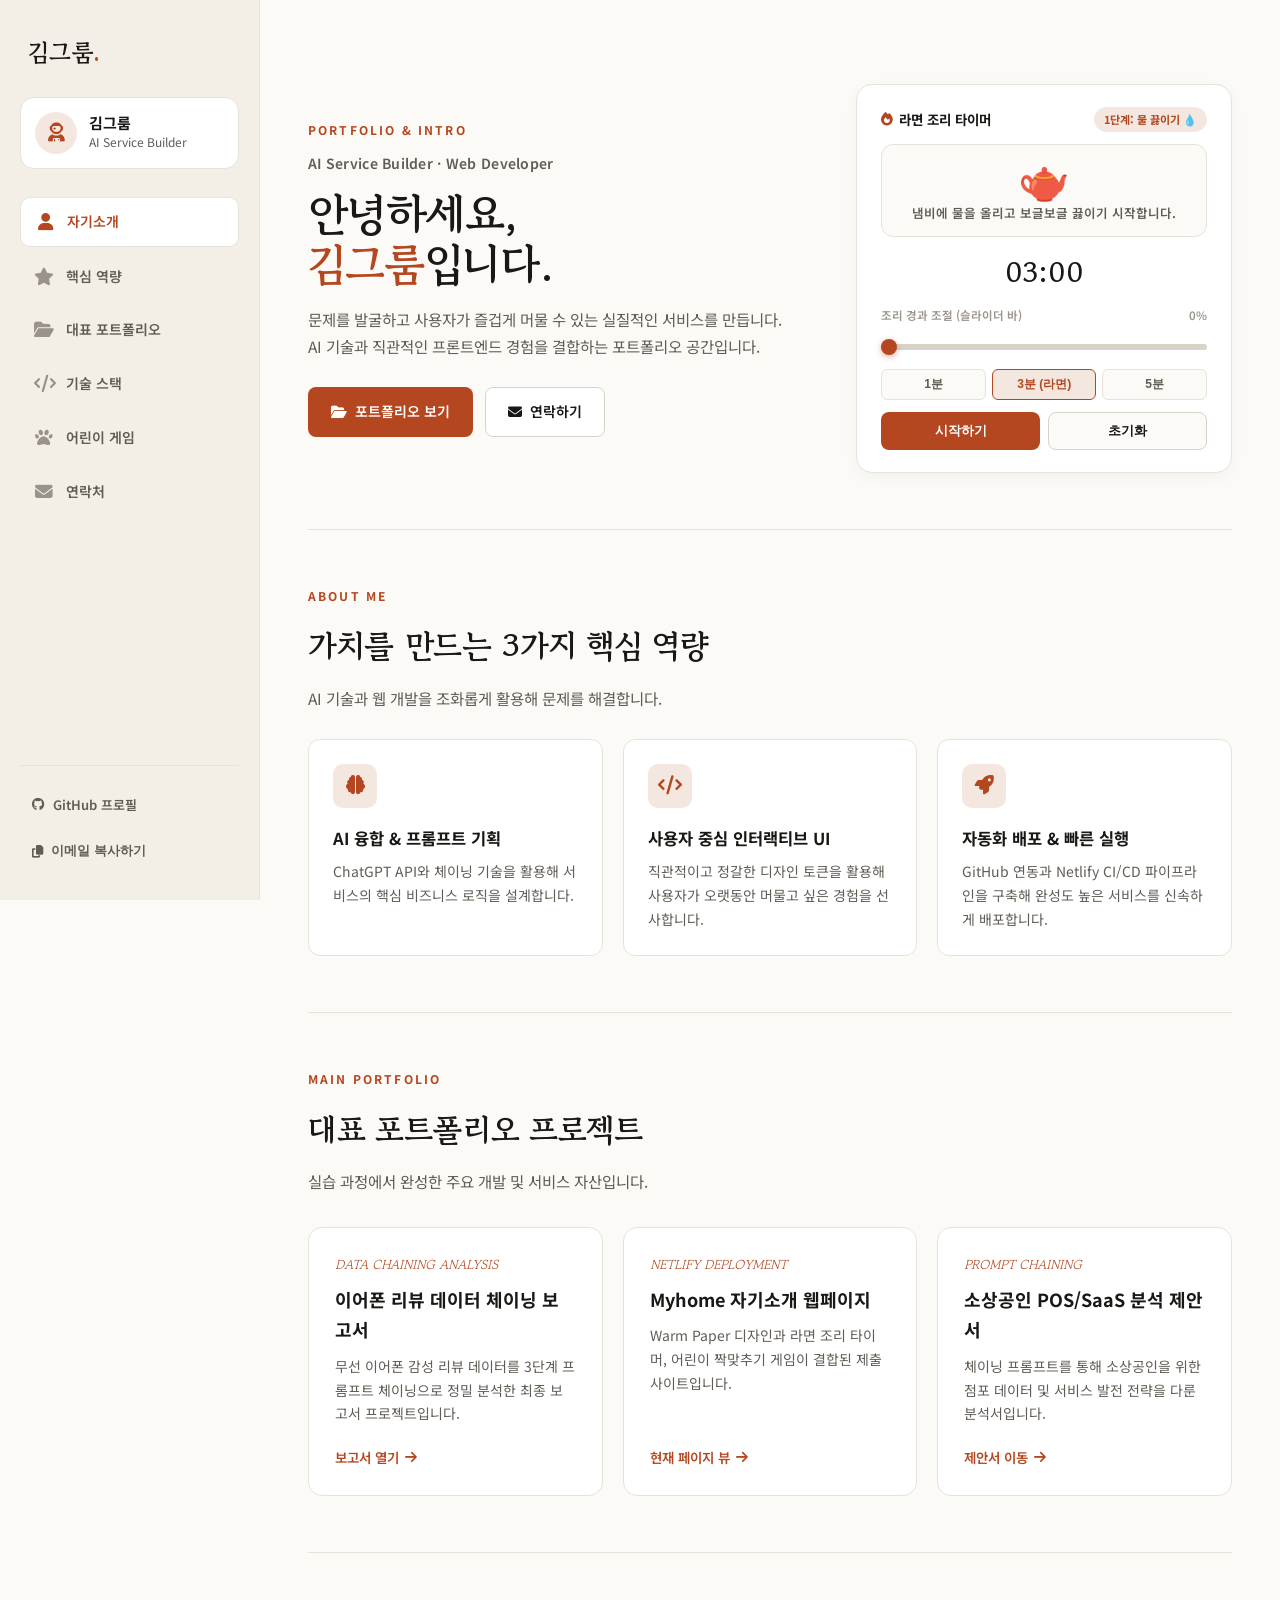
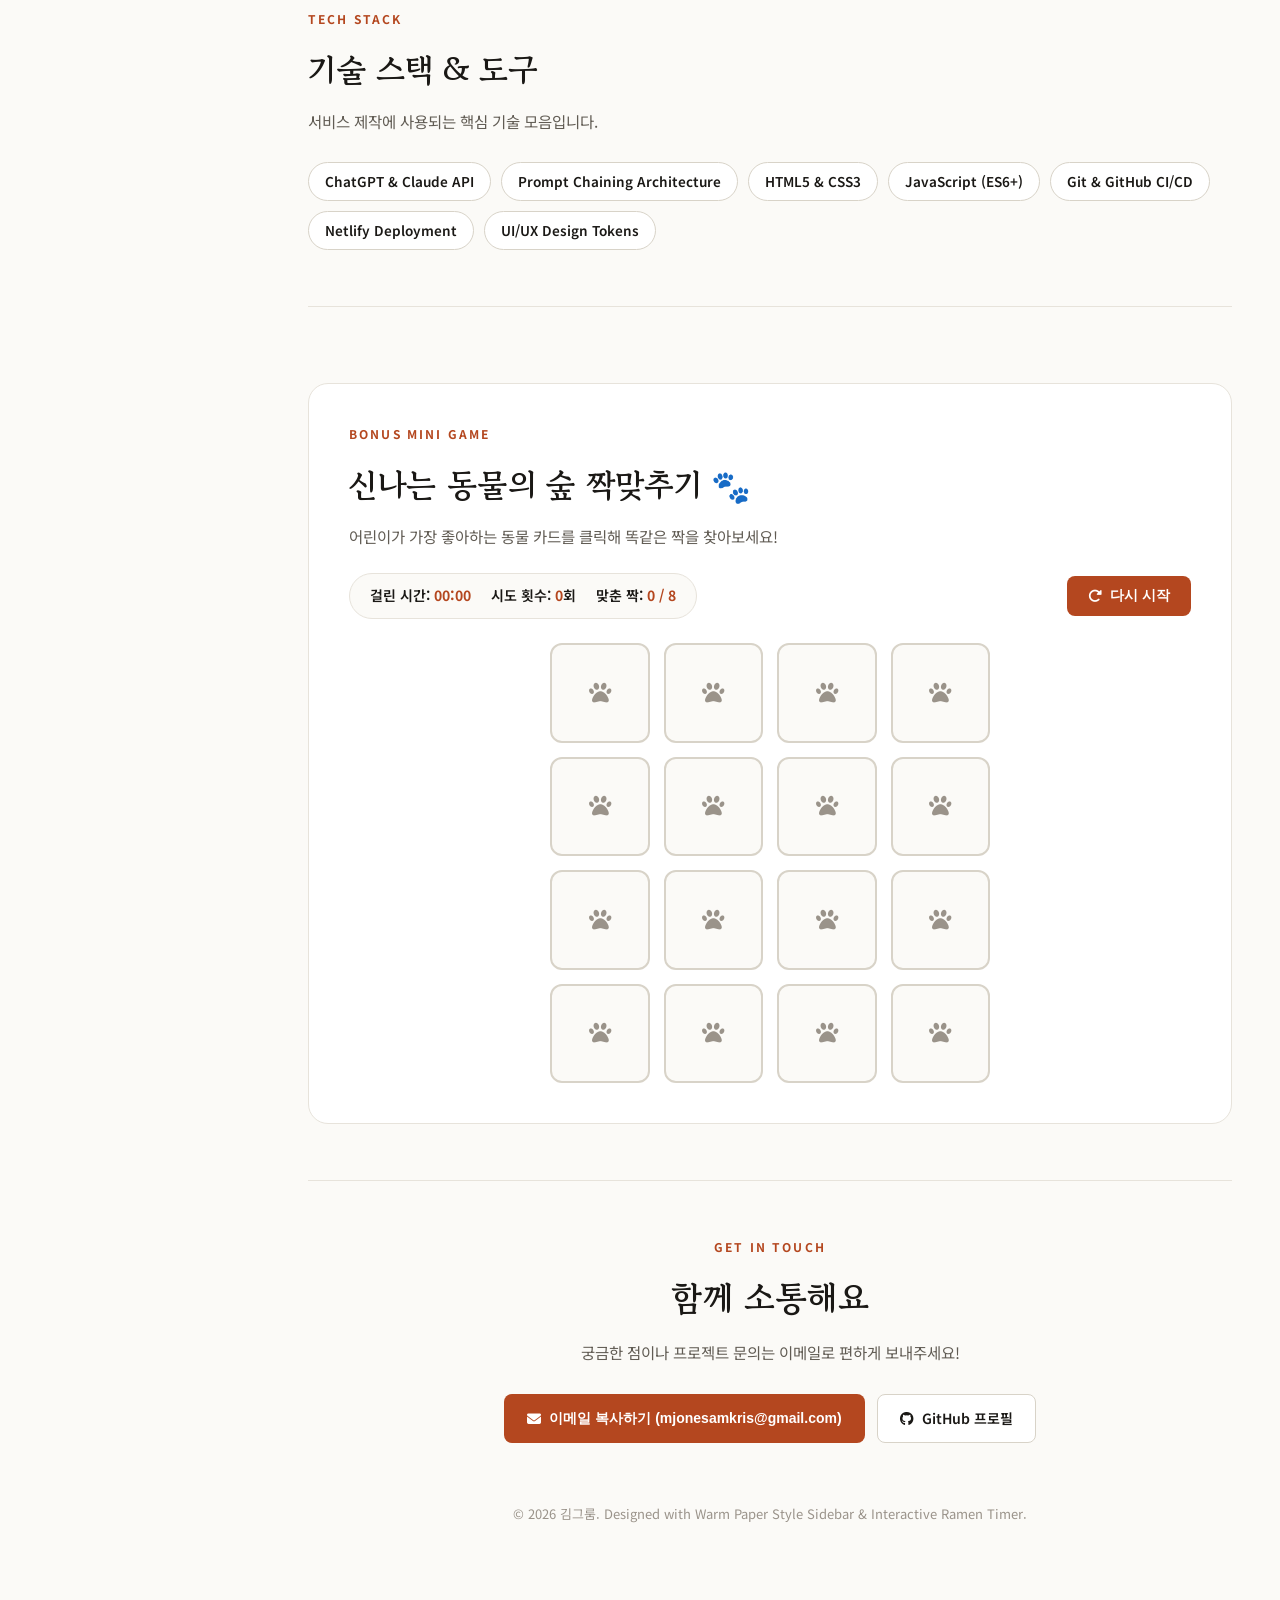
==== commit 2168d0e6: "Add game stopwatch elapsed timer to memory matching game section" ====
--- a/Myhome/index.html
+++ b/Myhome/index.html
@@ -933,6 +933,7 @@
 
           <div class="game-meta">
             <div class="game-score-box">
+              <div>걸린 시간: <b id="game-timer-display">00:00</b></div>
               <div>시도 횟수: <b id="game-moves">0</b>회</div>
               <div>맞춘 짝: <b id="game-pairs">0 / 8</b></div>
             </div>
@@ -979,7 +980,8 @@
     <div class="win-box">
       <h3>🎉 축하합니다!</h3>
       <p style="color: var(--sub); margin-bottom: 20px; font-size: 15px;">
-        <strong id="final-moves" style="color: var(--accent);">0</strong>번 만에 동물 짝을 모두 찾았습니다!
+        총 <strong id="final-time" style="color: var(--accent);">00:00</strong> 동안 
+        <strong id="final-moves" style="color: var(--accent);">0</strong>번 만에 모든 동물 짝을 찾았습니다!
       </p>
       <button class="btn p" style="width: 100%; justify-content: center;" onclick="initGame()">
         한 번 더 하기 🎮
@@ -1107,7 +1109,7 @@
     }
 
     /* =======================================
-       2. KID-FRIENDLY MEMORY GAME LOGIC
+       2. KID-FRIENDLY MEMORY GAME LOGIC WITH STOPWATCH
        ======================================= */
     const animalEmojis = ['🦁', '🐶', '🐱', '🐰', '🦊', '🐼', '🐯', '🐨'];
     let cards = [];
@@ -1115,20 +1117,36 @@
     let matchedCount = 0;
     let moves = 0;
     let isLock = false;
+    let gameTimeSec = 0;
+    let gameTimerInterval = null;
+    let gameStarted = false;
 
     const cardsGrid = document.getElementById('cards-grid');
     const movesEl = document.getElementById('game-moves');
     const pairsEl = document.getElementById('game-pairs');
+    const gameTimerDisplay = document.getElementById('game-timer-display');
     const winModal = document.getElementById('win-modal');
     const finalMoves = document.getElementById('final-moves');
+    const finalTime = document.getElementById('final-time');
+
+    function formatTime(totalSec) {
+      const m = Math.floor(totalSec / 60);
+      const s = totalSec % 60;
+      return `${String(m).padStart(2, '0')}:${String(s).padStart(2, '0')}`;
+    }
 
     function initGame() {
       matchedCount = 0;
       moves = 0;
       flipped = [];
       isLock = false;
+      gameStarted = false;
+      clearInterval(gameTimerInterval);
+      gameTimeSec = 0;
+
       movesEl.textContent = '0';
       pairsEl.textContent = '0 / 8';
+      gameTimerDisplay.textContent = '00:00';
       winModal.classList.remove('show');
 
       cards = [...animalEmojis, ...animalEmojis];
@@ -1152,8 +1170,22 @@
       });
     }
 
+    function startGameTimer() {
+      if (gameStarted) return;
+      gameStarted = true;
+      gameTimeSec = 0;
+      gameTimerInterval = setInterval(() => {
+        gameTimeSec++;
+        gameTimerDisplay.textContent = formatTime(gameTimeSec);
+      }, 1000);
+    }
+
     function onCardClick(card) {
       if (isLock || card.classList.contains('flipped') || card.classList.contains('matched')) return;
+
+      if (!gameStarted) {
+        startGameTimer();
+      }
 
       card.classList.add('flipped');
       flipped.push(card);
@@ -1178,8 +1210,10 @@
         isLock = false;
 
         if (matchedCount === 8) {
+          clearInterval(gameTimerInterval);
           setTimeout(() => {
             finalMoves.textContent = moves;
+            finalTime.textContent = formatTime(gameTimeSec);
             winModal.classList.add('show');
           }, 400);
         }
